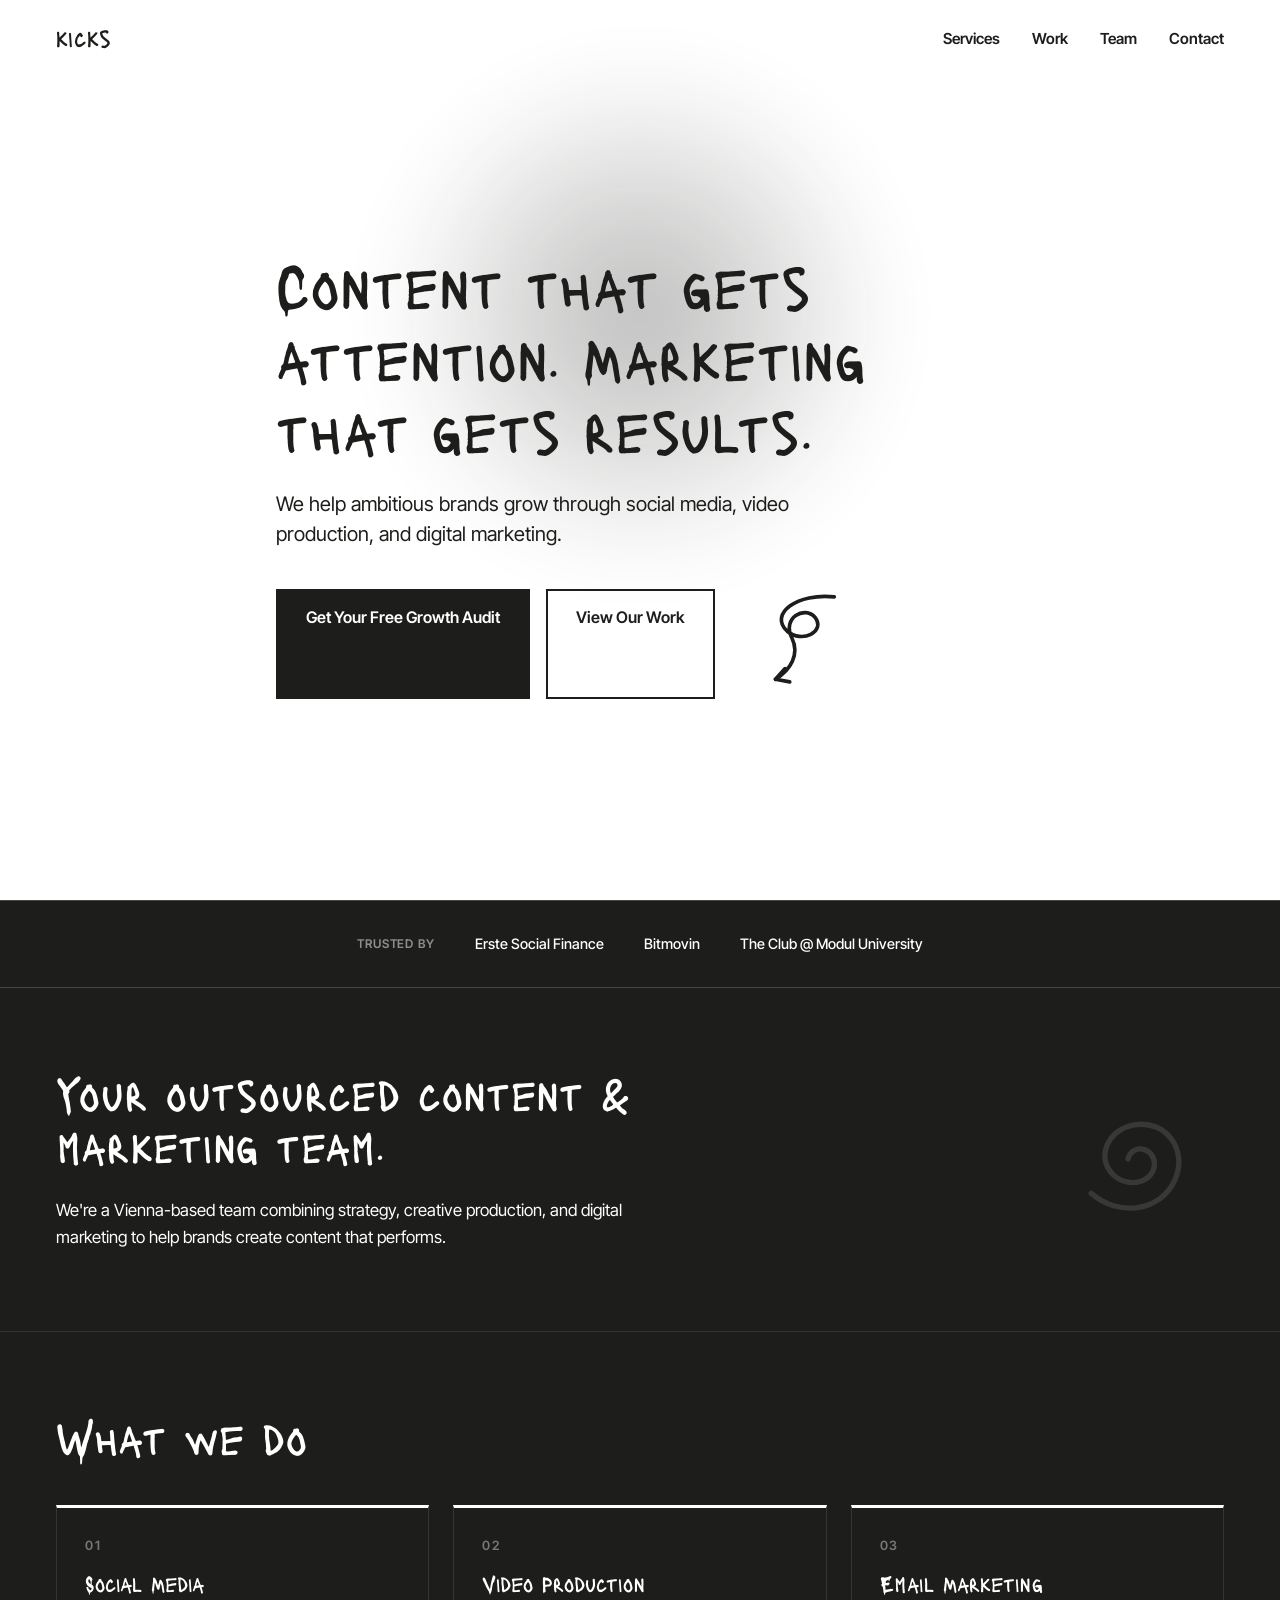
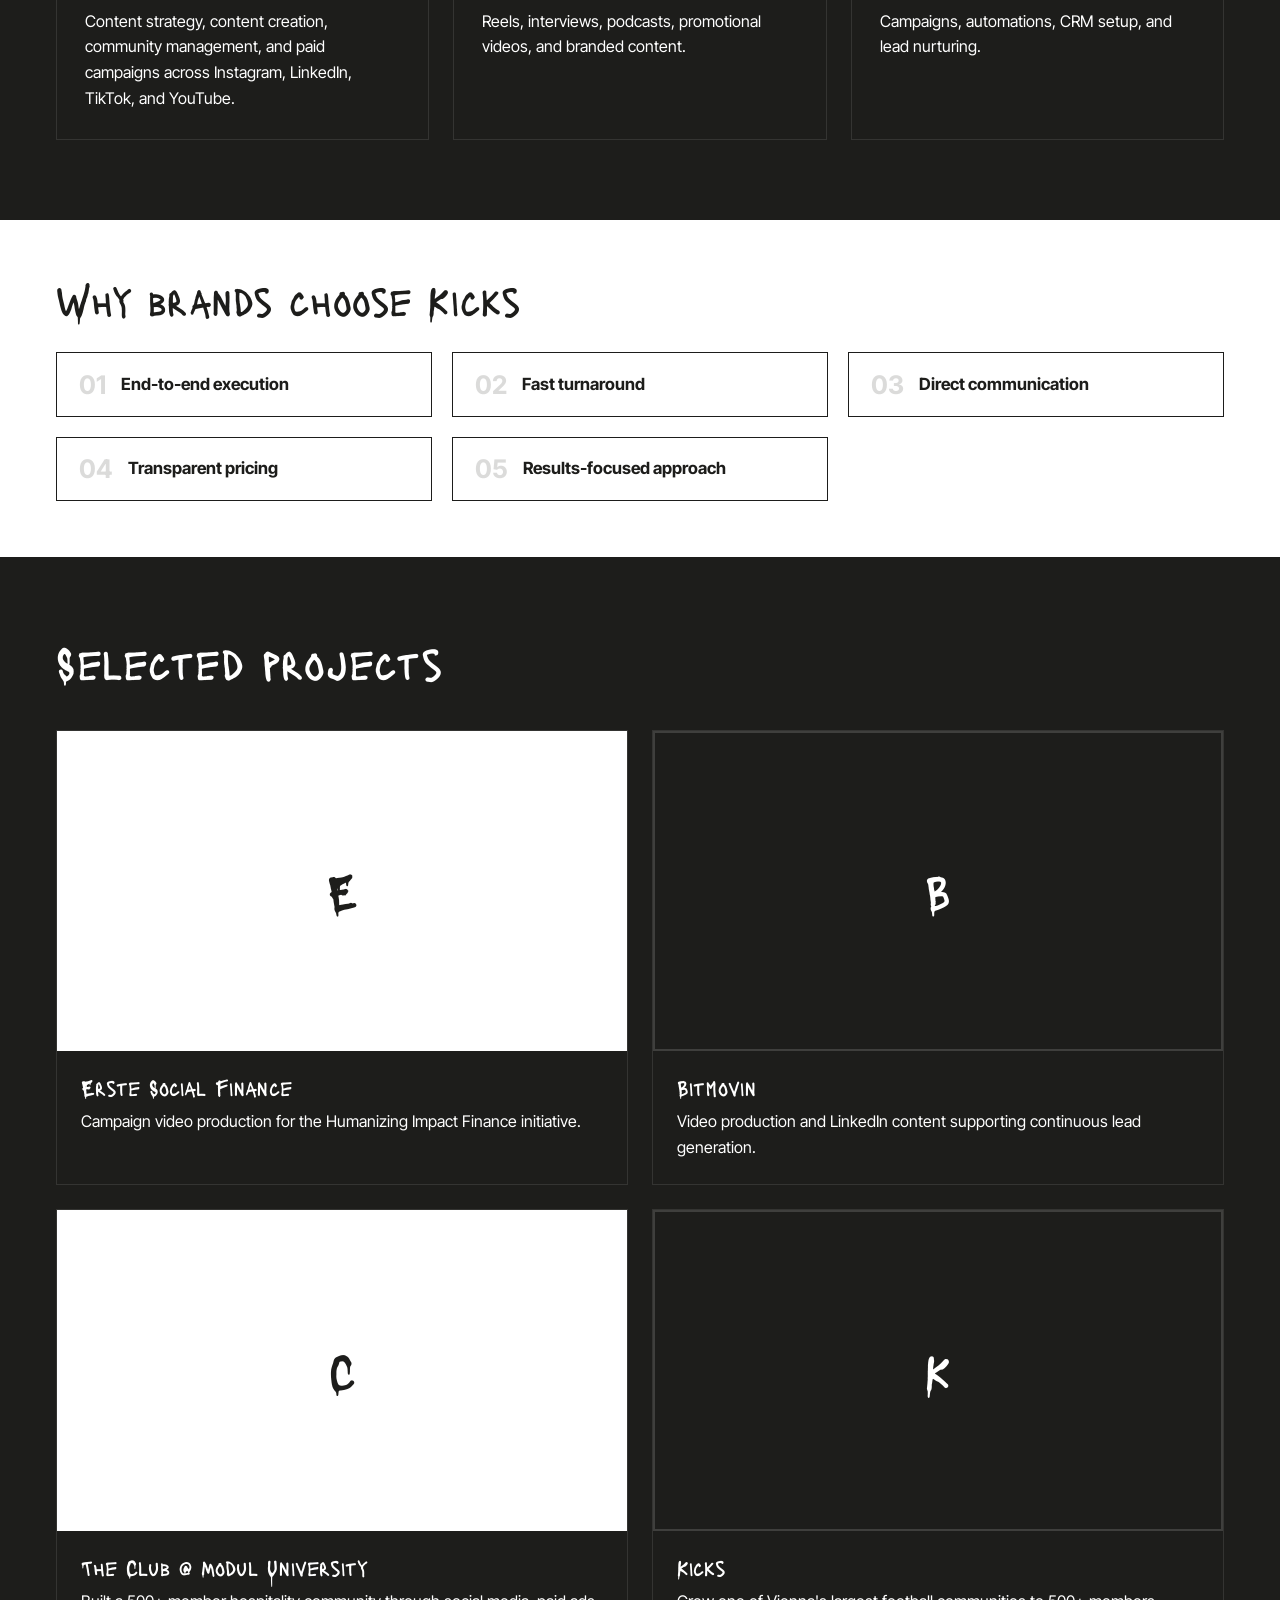
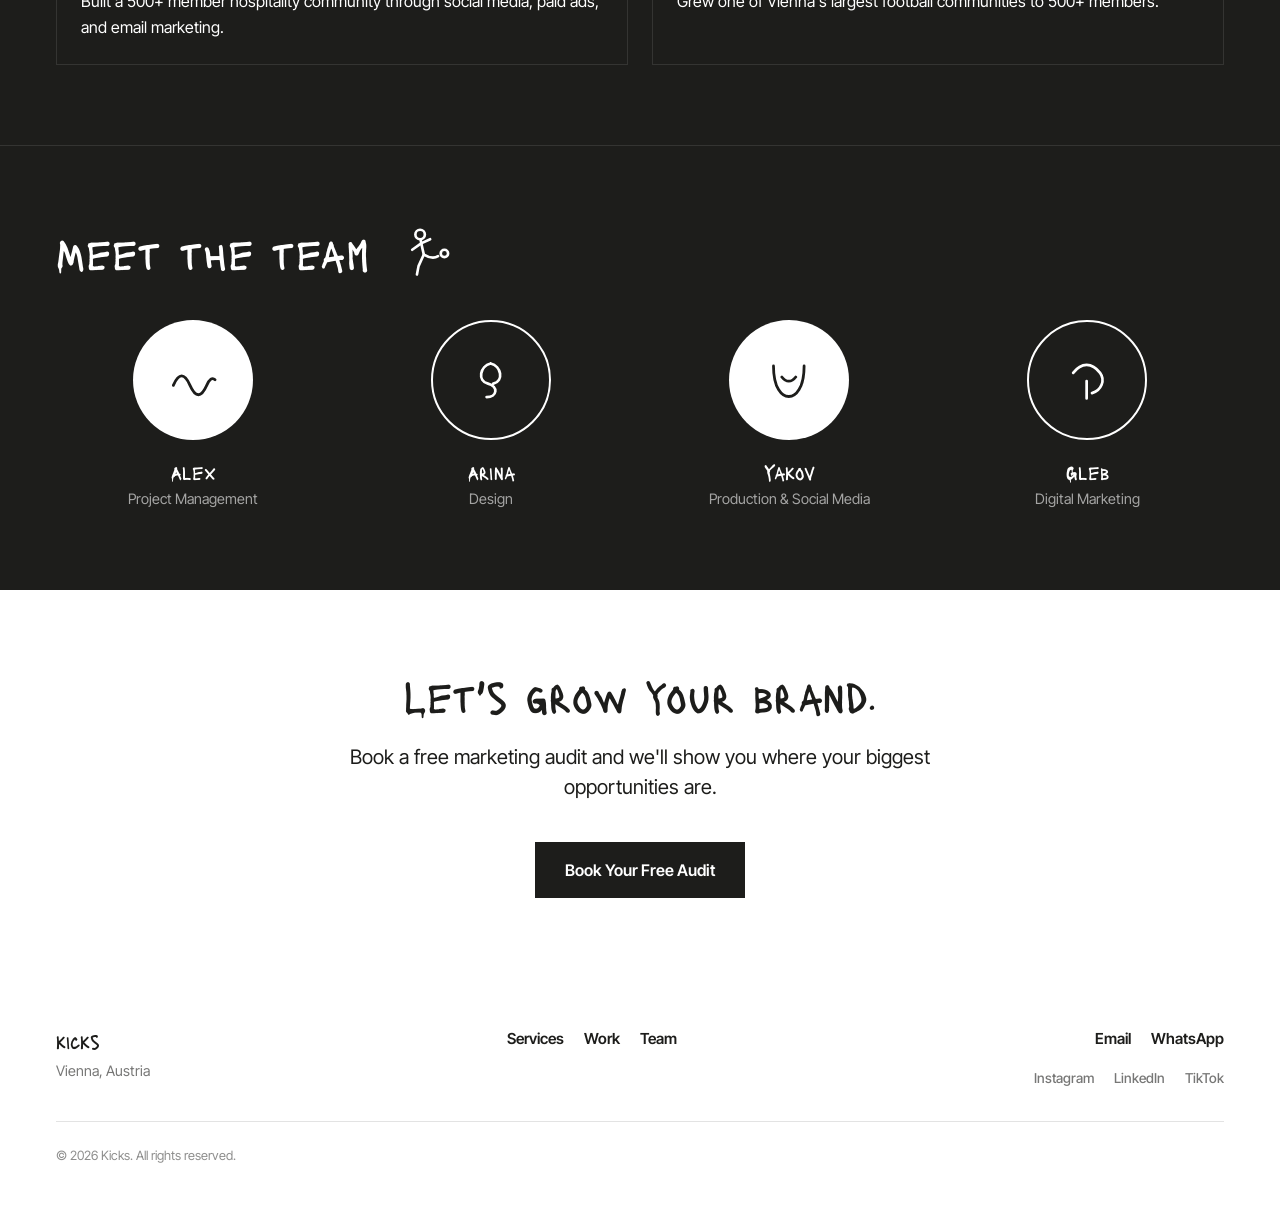
==== index.html @ 9033871d "Fix services numbering glyph; polish why-us grid, trust bar, hover states, team avatars, footer" ====
<!DOCTYPE html>
<html lang="en">
<head>
  <meta charset="UTF-8">
  <meta name="viewport" content="width=device-width, initial-scale=1.0">
  <title>Kicks — Vienna Production & Marketing Agency</title>
  <meta name="description" content="Kicks is a Vienna-based content and marketing production team.">

  <!-- Google Fonts: Lacquer (headings), Inter Tight (body) -->
  <link rel="preconnect" href="https://fonts.googleapis.com">
  <link rel="preconnect" href="https://fonts.gstatic.com" crossorigin>
  <link href="https://fonts.googleapis.com/css2?family=Lacquer&family=Inter+Tight:wght@400;500;600;700&display=swap" rel="stylesheet">

  <link rel="stylesheet" href="style.css?v=6">
</head>
<body>

  <div id="void-blob" aria-hidden="true"></div>

  <!-- HEADER / NAV: logo, primary nav links, mobile nav toggle, CTA button -->
  <header id="header" class="site-header">
    <div class="container site-header-inner">
      <a href="#hero" class="logo">kicks</a>

      <nav class="nav-links" aria-label="Primary">
        <ul class="flex gap-lg">
          <li><a href="#services">Services</a></li>
          <li><a href="#work">Work</a></li>
          <li><a href="#team">Team</a></li>
          <li><a href="#cta">Contact</a></li>
        </ul>
      </nav>

      <button class="nav-toggle" type="button" aria-label="Toggle navigation" aria-expanded="false" aria-controls="mobile-nav">
        <span></span>
        <span></span>
        <span></span>
      </button>
    </div>

    <nav id="mobile-nav" class="mobile-nav" aria-label="Mobile">
      <ul>
        <li><a href="#services">Services</a></li>
        <li><a href="#work">Work</a></li>
        <li><a href="#team">Team</a></li>
        <li><a href="#cta">Contact</a></li>
      </ul>
    </nav>
  </header>

  <!-- HERO: main headline, subheadline, primary CTA, hero visual/video -->
  <section id="hero" class="hero">
    <div class="container hero-inner">
      <h1 class="hero-headline">Content that gets attention. Marketing that gets results.</h1>
      <p class="hero-subheadline">We help ambitious brands grow through social media, video production, and digital marketing.</p>
      <div class="hero-actions flex flex-wrap gap-md">
        <a href="#cta" class="btn btn-primary">Get Your Free Growth Audit</a>
        <a href="#work" class="btn btn-secondary">View Our Work</a>
        <!-- Hand-drawn swirl arrow pointing at the primary CTA (brandbook arrow motif) -->
        <svg class="accent accent-hero-arrow" viewBox="0 0 120 120" aria-hidden="true" xmlns="http://www.w3.org/2000/svg">
          <path d="M102 14 C64 4 28 22 46 44 C60 60 88 50 78 33 C69 19 42 28 50 52 C56 71 44 86 26 94" stroke="currentColor" stroke-width="4" fill="none" stroke-linecap="round" stroke-linejoin="round"/>
          <path d="M26 94 L38 84 M26 94 L41 99" stroke="currentColor" stroke-width="4" fill="none" stroke-linecap="round" stroke-linejoin="round"/>
        </svg>
      </div>
    </div>
  </section>

  <!-- TRUST BAR: logos of clients/brands worked with -->
  <section id="trust-bar" class="trust-bar">
    <div class="container trust-bar-inner">
      <span class="trust-label">Trusted by</span>
      <ul class="trust-names">
        <li>Erste Social Finance</li>
        <li>Bitmovin</li>
        <li>The Club @ Modul University</li>
      </ul>
    </div>
  </section>

  <!-- ABOUT: who Kicks is, Vienna-based team story, mission -->
  <section id="about" class="about">
    <div class="container">
      <h2 class="about-headline">Your outsourced content &amp; marketing team.</h2>
      <p class="about-body">We're a Vienna-based team combining strategy, creative production, and digital marketing to help brands create content that performs.</p>
      <!-- Hand-drawn swirl texture accent (low opacity, decorative) -->
      <svg class="accent accent-about-swirl" viewBox="0 0 120 120" aria-hidden="true" xmlns="http://www.w3.org/2000/svg">
        <path d="M60 60 C60 48 76 46 80 58 C84 72 66 82 52 74 C36 65 40 42 58 34 C80 24 102 42 98 66 C94 92 64 104 40 92" stroke="currentColor" stroke-width="4" fill="none" stroke-linecap="round" stroke-linejoin="round"/>
      </svg>
    </div>
  </section>

  <!-- SERVICES: list/grid of services offered (video, content, marketing, etc.) -->
  <section id="services" class="services">
    <div class="container">
      <h2 class="services-headline">What we do</h2>
      <div class="services-grid">
        <div class="service-card">
          <span class="service-number">01</span>
          <h3 class="service-name">Social Media</h3>
          <p class="service-description">Content strategy, content creation, community management, and paid campaigns across Instagram, LinkedIn, TikTok, and YouTube.</p>
        </div>
        <div class="service-card">
          <span class="service-number">02</span>
          <h3 class="service-name">Video Production</h3>
          <p class="service-description">Reels, interviews, podcasts, promotional videos, and branded content.</p>
        </div>
        <div class="service-card">
          <span class="service-number">03</span>
          <h3 class="service-name">Email Marketing</h3>
          <p class="service-description">Campaigns, automations, CRM setup, and lead nurturing.</p>
        </div>
      </div>
    </div>
  </section>

  <!-- WHY US: differentiators, USPs, stats or highlights -->
  <section id="why-us" class="why-us">
    <div class="container">
      <h2 class="why-us-headline">Why brands choose Kicks</h2>
      <ul class="why-us-grid">
        <li class="why-us-item">
          <span class="why-us-index">01</span>
          <span class="why-us-label">End-to-end execution</span>
        </li>
        <li class="why-us-item">
          <span class="why-us-index">02</span>
          <span class="why-us-label">Fast turnaround</span>
        </li>
        <li class="why-us-item">
          <span class="why-us-index">03</span>
          <span class="why-us-label">Direct communication</span>
        </li>
        <li class="why-us-item">
          <span class="why-us-index">04</span>
          <span class="why-us-label">Transparent pricing</span>
        </li>
        <li class="why-us-item">
          <span class="why-us-index">05</span>
          <span class="why-us-label">Results-focused approach</span>
        </li>
      </ul>
    </div>
  </section>

  <!-- WORK: portfolio/case studies grid -->
  <section id="work" class="work">
    <div class="container">
      <h2 class="work-headline">Selected projects</h2>
      <div class="work-grid">
        <article class="work-card">
          <div class="work-media">
            <!-- TODO: replace with Erste Social Finance reel thumbnail/video -->
            <span class="work-media-label">E</span>
          </div>
          <h3 class="work-client">Erste Social Finance</h3>
          <p class="work-description">Campaign video production for the Humanizing Impact Finance initiative.</p>
        </article>

        <article class="work-card">
          <div class="work-media">
            <!-- TODO: replace with Bitmovin thumbnail/video -->
            <span class="work-media-label">B</span>
          </div>
          <h3 class="work-client">Bitmovin</h3>
          <p class="work-description">Video production and LinkedIn content supporting continuous lead generation.</p>
        </article>

        <article class="work-card">
          <div class="work-media">
            <!-- TODO: replace with The Club @ Modul University thumbnail/video -->
            <span class="work-media-label">C</span>
          </div>
          <h3 class="work-client">The Club @ Modul University</h3>
          <p class="work-description">Built a 500+ member hospitality community through social media, paid ads, and email marketing.</p>
        </article>

        <article class="work-card">
          <div class="work-media">
            <!-- TODO: replace with Kicks football community thumbnail/video -->
            <span class="work-media-label">K</span>
          </div>
          <h3 class="work-client">Kicks</h3>
          <p class="work-description">Grew one of Vienna's largest football communities to 500+ members.</p>
        </article>
      </div>
    </div>
  </section>

  <!-- TEAM: team member cards/photos -->
  <section id="team" class="team">
    <div class="container">
      <h2 class="team-headline">Meet the team
        <!-- Hand-drawn stick figure kicking a ball (brandbook figure motif) -->
        <svg class="accent accent-team-figure" viewBox="0 0 100 100" aria-hidden="true" xmlns="http://www.w3.org/2000/svg">
          <circle cx="40" cy="16" r="9" stroke="currentColor" stroke-width="5" fill="none"/>
          <path d="M41 26 C43 38 45 45 47 54" stroke="currentColor" stroke-width="5" fill="none" stroke-linecap="round"/>
          <path d="M42 33 L25 45 M42 33 L59 25" stroke="currentColor" stroke-width="5" fill="none" stroke-linecap="round" stroke-linejoin="round"/>
          <path d="M47 54 L37 76 L34 92 M47 54 C57 60 66 62 74 57" stroke="currentColor" stroke-width="5" fill="none" stroke-linecap="round" stroke-linejoin="round"/>
          <circle cx="86" cy="52" r="7" stroke="currentColor" stroke-width="5" fill="none"/>
        </svg>
      </h2>
      <div class="team-grid">
        <div class="team-member">
          <div class="team-avatar">
            <!-- TODO: replace with Alex headshot -->
            <svg class="avatar-doodle" viewBox="0 0 100 100" aria-hidden="true" xmlns="http://www.w3.org/2000/svg">
              <path d="M22 58 C30 40 38 40 46 58 C54 76 62 76 70 58 C74 49 78 46 82 50" stroke="currentColor" stroke-width="4" fill="none" stroke-linecap="round" stroke-linejoin="round"/>
            </svg>
          </div>
          <h3 class="team-name">Alex</h3>
          <p class="team-role">Project Management</p>
        </div>
        <div class="team-member">
          <div class="team-avatar team-avatar-alt">
            <!-- TODO: replace with Arina headshot -->
            <svg class="avatar-doodle" viewBox="0 0 100 100" aria-hidden="true" xmlns="http://www.w3.org/2000/svg">
              <path d="M50 26 C34 30 30 52 46 56 C62 60 60 76 44 76 M50 26 C66 30 70 52 54 56" stroke="currentColor" stroke-width="4" fill="none" stroke-linecap="round" stroke-linejoin="round"/>
            </svg>
          </div>
          <h3 class="team-name">Arina</h3>
          <p class="team-role">Design</p>
        </div>
        <div class="team-member">
          <div class="team-avatar">
            <!-- TODO: replace with Yakov headshot -->
            <svg class="avatar-doodle" viewBox="0 0 100 100" aria-hidden="true" xmlns="http://www.w3.org/2000/svg">
              <path d="M28 30 C28 62 40 74 50 74 C60 74 72 62 72 30 M40 46 C46 54 54 54 60 46" stroke="currentColor" stroke-width="4" fill="none" stroke-linecap="round" stroke-linejoin="round"/>
            </svg>
          </div>
          <h3 class="team-name">Yakov</h3>
          <p class="team-role">Production &amp; Social Media</p>
        </div>
        <div class="team-member">
          <div class="team-avatar team-avatar-alt">
            <!-- TODO: replace with Gleb headshot -->
            <svg class="avatar-doodle" viewBox="0 0 100 100" aria-hidden="true" xmlns="http://www.w3.org/2000/svg">
              <path d="M30 40 C42 24 58 24 70 40 C78 51 72 66 58 70 M50 52 L50 78" stroke="currentColor" stroke-width="4" fill="none" stroke-linecap="round" stroke-linejoin="round"/>
            </svg>
          </div>
          <h3 class="team-name">Gleb</h3>
          <p class="team-role">Digital Marketing</p>
        </div>
      </div>
    </div>
  </section>

  <!-- CTA: final call-to-action before footer, contact prompt -->
  <section id="cta" class="cta">
    <div class="container cta-inner">
      <h2 class="cta-headline">Let's grow your brand.</h2>
      <p class="cta-body">Book a free marketing audit and we'll show you where your biggest opportunities are.</p>
      <a href="mailto:hello@kicks-vie.com?subject=Free%20Growth%20Audit%20Request" class="btn btn-primary">Book Your Free Audit</a>
    </div>
  </section>

  <!-- FOOTER: contact info, social links, legal links, copyright -->
  <footer id="footer" class="site-footer">
    <div class="container site-footer-inner">
      <div class="footer-brand">
        <span class="footer-logo">kicks</span>
        <p class="footer-location">Vienna, Austria</p>
      </div>

      <nav class="footer-nav" aria-label="Footer">
        <ul>
          <li><a href="#services">Services</a></li>
          <li><a href="#work">Work</a></li>
          <li><a href="#team">Team</a></li>
        </ul>
      </nav>

      <div class="footer-contact">
        <ul class="footer-links">
          <li><a href="mailto:hello@kicks-vie.com">Email</a></li>
          <li><a href="https://wa.me/4367762319053" target="_blank" rel="noopener">WhatsApp</a></li>
        </ul>
        <!-- TODO: replace "#" with real Instagram / LinkedIn / TikTok profile URLs for the Kicks agency account -->
        <ul class="footer-social">
          <li><a href="#" target="_blank" rel="noopener">Instagram</a></li>
          <li><a href="#" target="_blank" rel="noopener">LinkedIn</a></li>
          <li><a href="#" target="_blank" rel="noopener">TikTok</a></li>
        </ul>
      </div>

      <p class="footer-copyright">© 2026 Kicks. All rights reserved.</p>
    </div>
  </footer>

  <script src="script.js?v=2"></script>
</body>
</html>
---- style.css ----
/* ==========================================================================
   Kicks — Brand Variables, Fonts, Reset, Layout Utilities
   Section styling is added later, section by section.
   ========================================================================== */

/* --- Brand system -------------------------------------------------------- */
:root {
  --color-white: #FFFFFF;
  --color-green: #6BA81F;
  --color-dark-green: #003D10;
  --color-ink: #1D1D1B;

  --font-heading: "Lacquer", cursive;
  --font-body: "Inter Tight", sans-serif;

  --container-max-width: 1200px;
  --container-padding: 1rem;
  --gap-sm: 0.5rem;
  --gap-md: 1rem;
  --gap-lg: 2rem;

  --header-height: 5.5rem;
}

/* ==========================================================================
   Void blob — scroll-driven background effect
   ========================================================================== */
#void-blob {
  position: fixed;
  top: 50%;
  left: 50%;
  width: 55vw;
  height: 55vw;
  max-width: 700px;
  max-height: 700px;
  background: radial-gradient(circle, var(--color-ink) 0%, transparent 65%);
  border-radius: 50%;
  filter: blur(50px);
  opacity: 0.3;
  z-index: 0;
  pointer-events: none;
  transform: translate(-50%, -50%) scale(0.8);
  will-change: transform, border-radius;
}

/* Raise section content above the blob (blob sits between section
   backgrounds and content). Header manages its own z-index. */
section .container,
footer .container {
  position: relative;
  z-index: 1;
}

/* ==========================================================================
   Hand-drawn accents (brandbook line-art motifs, inline SVG)
   ========================================================================== */
.accent {
  pointer-events: none;
  flex-shrink: 0;
}

.accent-hero-arrow {
  display: none;
  width: 110px;
  height: 110px;
  color: var(--color-ink);
  align-self: center;
  margin-left: 1rem;
  transform: rotate(-8deg);
}

.accent-about-swirl {
  display: none;
  position: absolute;
  right: 2rem;
  top: 50%;
  width: 160px;
  height: 160px;
  color: var(--color-white);
  opacity: 0.12;
  transform: translateY(-50%) rotate(15deg);
}

.accent-team-figure {
  display: inline-block;
  width: auto;
  height: 1.2em;
  vertical-align: -0.2em;
  margin-left: 0.6rem;
  color: var(--color-white);
}

@media (min-width: 768px) {
  .accent-hero-arrow,
  .accent-about-swirl {
    display: block;
  }
}

/* --- Reset (mobile-first) ------------------------------------------------ */
*,
*::before,
*::after {
  box-sizing: border-box;
}

html,
body,
h1, h2, h3, h4, h5, h6,
p, ul, ol, figure, blockquote {
  margin: 0;
  padding: 0;
}

html {
  -webkit-text-size-adjust: 100%;
  text-size-adjust: 100%;
}

body {
  font-family: var(--font-body);
  color: var(--color-white);
  background-color: var(--color-ink);
  line-height: 1.5;
  min-height: 100vh;
}

h1, h2, h3, h4, h5, h6 {
  font-family: var(--font-heading);
  font-weight: normal;
  line-height: 1.2;
}

ul, ol {
  list-style: none;
}

a {
  color: inherit;
  text-decoration: none;
}

section[id],
footer[id] {
  scroll-margin-top: var(--header-height);
}

img, picture, video, canvas, svg {
  display: block;
  max-width: 100%;
  height: auto;
}

button, input, textarea, select {
  font: inherit;
  color: inherit;
}

button {
  cursor: pointer;
  background: none;
  border: none;
}

/* --- Layout utilities ----------------------------------------------------- */
.container {
  width: 100%;
  max-width: var(--container-max-width);
  margin-inline: auto;
  padding-inline: var(--container-padding);
}

.flex {
  display: flex;
}

.flex-col {
  display: flex;
  flex-direction: column;
}

.flex-center {
  display: flex;
  align-items: center;
  justify-content: center;
}

.flex-between {
  display: flex;
  align-items: center;
  justify-content: space-between;
}

.flex-wrap {
  flex-wrap: wrap;
}

.gap-sm { gap: var(--gap-sm); }
.gap-md { gap: var(--gap-md); }
.gap-lg { gap: var(--gap-lg); }

.grid {
  display: grid;
  gap: var(--gap-md);
}

.grid-2 {
  grid-template-columns: repeat(1, 1fr);
}

.grid-3 {
  grid-template-columns: repeat(1, 1fr);
}

.grid-4 {
  grid-template-columns: repeat(1, 1fr);
}

@media (min-width: 640px) {
  .grid-2 { grid-template-columns: repeat(2, 1fr); }
  .grid-3 { grid-template-columns: repeat(2, 1fr); }
  .grid-4 { grid-template-columns: repeat(2, 1fr); }
}

@media (min-width: 1024px) {
  .grid-3 { grid-template-columns: repeat(3, 1fr); }
  .grid-4 { grid-template-columns: repeat(4, 1fr); }
}

/* ==========================================================================
   Buttons
   ========================================================================== */
.btn {
  display: inline-block;
  padding: 0.875rem 1.75rem;
  font-family: var(--font-body);
  font-weight: 600;
  font-size: 1rem;
  text-align: center;
  border: 2px solid transparent;
  transition: background-color 0.18s ease, border-color 0.18s ease, color 0.18s ease;
}

.btn-primary {
  background-color: var(--color-ink);
  border-color: var(--color-ink);
  color: var(--color-white);
}

.btn-primary:hover {
  background-color: var(--color-white);
  border-color: var(--color-ink);
  color: var(--color-ink);
}

.btn-secondary {
  background-color: transparent;
  border-color: var(--color-ink);
  color: var(--color-ink);
}

.btn-secondary:hover {
  background-color: var(--color-ink);
  color: var(--color-white);
}

/* ==========================================================================
   Header / Nav
   ========================================================================== */
.site-header {
  position: fixed;
  top: 0;
  left: 0;
  width: 100%;
  z-index: 100;
  background-color: transparent;
  transition: background-color 0.25s ease;
}

.site-header-inner {
  display: flex;
  align-items: center;
  justify-content: space-between;
  padding-block: 1.25rem;
}

.site-header .logo {
  font-family: var(--font-heading);
  font-size: 1.5rem;
  color: var(--color-ink);
  transition: color 0.25s ease;
}

.site-header .nav-links {
  display: none;
}

.site-header .nav-links a {
  position: relative;
  font-family: var(--font-body);
  font-weight: 600;
  font-size: 0.95rem;
  color: var(--color-ink);
  transition: color 0.25s ease;
}

.site-header .nav-links a::after {
  content: "";
  position: absolute;
  left: 0;
  bottom: -4px;
  width: 0;
  height: 2px;
  background-color: currentColor;
  transition: width 0.2s ease;
}

.site-header .nav-links a:hover::after {
  width: 100%;
}

.site-header.scrolled {
  background-color: var(--color-ink);
  border-bottom: 1px solid rgba(255, 255, 255, 0.1);
}

.site-header.scrolled .logo,
.site-header.scrolled .nav-links a {
  color: var(--color-white);
}

.nav-toggle {
  display: flex;
  flex-direction: column;
  justify-content: center;
  align-items: center;
  gap: 5px;
  width: 48px;
  height: 48px;
  margin-right: -0.75rem;
  color: var(--color-ink);
  transition: color 0.25s ease;
}

.site-header.scrolled .nav-toggle {
  color: var(--color-white);
}

.nav-toggle span {
  display: block;
  width: 24px;
  height: 2px;
  background-color: currentColor;
  transition: transform 0.25s ease, opacity 0.25s ease;
}

.nav-toggle.open span:nth-child(1) {
  transform: translateY(7px) rotate(45deg);
}

.nav-toggle.open span:nth-child(2) {
  opacity: 0;
}

.nav-toggle.open span:nth-child(3) {
  transform: translateY(-7px) rotate(-45deg);
}

.mobile-nav {
  position: fixed;
  inset: 0;
  top: 0;
  background-color: var(--color-white);
  display: flex;
  align-items: center;
  justify-content: center;
  opacity: 0;
  visibility: hidden;
  transform: translateY(-8px);
  transition: opacity 0.25s ease, transform 0.25s ease, visibility 0.25s ease;
}

.mobile-nav.open {
  opacity: 1;
  visibility: visible;
  transform: translateY(0);
}

.mobile-nav ul {
  display: flex;
  flex-direction: column;
  align-items: center;
  gap: 2rem;
}

.mobile-nav a {
  font-family: var(--font-heading);
  font-size: 1.75rem;
  color: var(--color-ink);
}

@media (min-width: 768px) {
  .site-header .nav-links {
    display: block;
  }

  .nav-toggle,
  .mobile-nav {
    display: none;
  }
}

/* ==========================================================================
   Hero
   ========================================================================== */
.hero {
  min-height: 100svh;
  display: flex;
  align-items: center;
  background-color: var(--color-white);
  color: var(--color-ink);
  padding-block: calc(var(--header-height) + 1.5rem) 4rem;
}

.hero-inner {
  max-width: 760px;
}

.hero-headline {
  font-size: 2.25rem;
  margin-bottom: 1.5rem;
}

.hero-subheadline {
  font-family: var(--font-body);
  font-size: 1.125rem;
  max-width: 520px;
  margin-bottom: 2.5rem;
  color: var(--color-ink);
}

@media (min-width: 768px) {
  .hero-headline {
    font-size: 3.75rem;
  }

  .hero-subheadline {
    font-size: 1.25rem;
  }
}

/* ==========================================================================
   Trust bar
   ========================================================================== */
.trust-bar {
  background-color: var(--color-ink);
  border-top: 1px solid rgba(255, 255, 255, 0.18);
  border-bottom: 1px solid rgba(255, 255, 255, 0.18);
  padding-block: 2rem;
}

.trust-bar-inner {
  display: flex;
  flex-direction: column;
  align-items: center;
  gap: 1rem;
  text-align: center;
}

.trust-label {
  font-family: var(--font-body);
  font-size: 0.75rem;
  font-weight: 600;
  text-transform: uppercase;
  letter-spacing: 0.08em;
  color: rgba(255, 255, 255, 0.5);
}

.trust-names {
  display: flex;
  flex-direction: column;
  align-items: center;
  gap: 0.5rem;
  font-family: var(--font-body);
  font-size: 0.9rem;
  font-weight: 500;
  color: var(--color-white);
}

@media (min-width: 768px) {
  .trust-bar-inner {
    flex-direction: row;
    justify-content: center;
    gap: 2.5rem;
  }

  .trust-names {
    flex-direction: row;
    gap: 2.5rem;
  }
}

/* ==========================================================================
   About
   ========================================================================== */
.about {
  background-color: var(--color-ink);
  padding-block: 5rem;
}

.about-headline {
  font-size: 2rem;
  max-width: 600px;
  margin-bottom: 1.5rem;
  color: var(--color-white);
}

.about-body {
  font-family: var(--font-body);
  font-size: 1.05rem;
  line-height: 1.6;
  max-width: 620px;
  color: var(--color-white);
}

@media (min-width: 768px) {
  .about-headline {
    font-size: 2.75rem;
  }
}

/* ==========================================================================
   Services
   ========================================================================== */
.services {
  background-color: var(--color-ink);
  border-top: 1px solid rgba(255, 255, 255, 0.1);
  padding-block: 5rem;
}

.services-headline {
  font-size: 2rem;
  margin-bottom: 2.5rem;
  color: var(--color-white);
}

.services-grid {
  display: grid;
  grid-template-columns: 1fr;
  gap: 1.5rem;
}

.service-card {
  padding: 1.75rem;
  border: 1px solid rgba(255, 255, 255, 0.1);
  border-top: 3px solid var(--color-white);
  transition: border-color 0.2s ease, background-color 0.2s ease;
}

@media (hover: hover) {
  .service-card:hover {
    border-color: var(--color-white);
    background-color: rgba(255, 255, 255, 0.05);
  }
}

.service-number {
  display: block;
  font-family: var(--font-body);
  font-size: 0.8rem;
  font-weight: 600;
  letter-spacing: 0.12em;
  color: rgba(255, 255, 255, 0.4);
  margin-bottom: 1rem;
}

.service-name {
  font-size: 1.35rem;
  margin-bottom: 0.75rem;
  color: var(--color-white);
}

.service-description {
  font-family: var(--font-body);
  font-size: 1rem;
  line-height: 1.6;
  color: var(--color-white);
}

@media (min-width: 768px) {
  .services-headline {
    font-size: 2.75rem;
  }

  .services-grid {
    grid-template-columns: repeat(3, 1fr);
  }
}

/* ==========================================================================
   Why Us
   ========================================================================== */
.why-us {
  background-color: var(--color-white);
  color: var(--color-ink);
  padding-block: 3.5rem;
}

.why-us-headline {
  font-size: 1.85rem;
  margin-bottom: 1.75rem;
  color: var(--color-ink);
}

.why-us-grid {
  display: grid;
  grid-template-columns: 1fr;
  gap: 1rem;
}

.why-us-item {
  display: flex;
  align-items: center;
  gap: 0.9rem;
  padding: 1.15rem 1.4rem;
  border: 1px solid var(--color-ink);
}

.why-us-index {
  flex-shrink: 0;
  font-family: var(--font-body);
  font-weight: 700;
  font-size: 1.6rem;
  line-height: 1;
  color: rgba(29, 29, 27, 0.16);
}

.why-us-label {
  font-family: var(--font-body);
  font-weight: 700;
  font-size: 1.05rem;
  color: var(--color-ink);
}

@media (min-width: 640px) {
  .why-us-grid {
    grid-template-columns: repeat(2, 1fr);
  }
}

@media (min-width: 768px) {
  .why-us-headline {
    font-size: 2.5rem;
  }

  .why-us-grid {
    grid-template-columns: repeat(3, 1fr);
    gap: 1.25rem;
  }
}

/* ==========================================================================
   Work
   ========================================================================== */
.work {
  background-color: var(--color-ink);
  padding-block: 5rem;
}

.work-headline {
  font-size: 2rem;
  margin-bottom: 2.5rem;
  color: var(--color-white);
}

.work-grid {
  display: grid;
  grid-template-columns: 1fr;
  gap: 1.5rem;
}

.work-card {
  border: 1px solid rgba(255, 255, 255, 0.1);
  overflow: hidden;
}

.work-media {
  aspect-ratio: 16 / 9;
  display: flex;
  align-items: center;
  justify-content: center;
  background-color: var(--color-white);
  border: 2px solid transparent;
  transition: border-color 0.25s ease, transform 0.35s ease;
}

.work-card:nth-child(even) .work-media {
  background-color: var(--color-ink);
  border-color: rgba(255, 255, 255, 0.15);
}

.work-media-label {
  font-family: var(--font-heading);
  font-size: 3rem;
  color: var(--color-ink);
}

.work-card:nth-child(even) .work-media-label {
  color: var(--color-white);
}

.work-client {
  font-size: 1.35rem;
  margin: 1.5rem 1.5rem 0.5rem;
  color: var(--color-white);
}

.work-description {
  font-family: var(--font-body);
  font-size: 1rem;
  line-height: 1.6;
  margin: 0 1.5rem 1.5rem;
  color: var(--color-white);
}

@media (hover: hover) {
  .work-card:hover .work-media {
    transform: scale(1.04);
  }

  .work-card:nth-child(odd):hover .work-media {
    border-color: var(--color-ink);
  }

  .work-card:nth-child(even):hover .work-media {
    border-color: var(--color-white);
  }
}

@media (min-width: 768px) {
  .work-headline {
    font-size: 2.75rem;
  }

  .work-grid {
    grid-template-columns: repeat(2, 1fr);
  }
}

/* ==========================================================================
   Team
   ========================================================================== */
.team {
  background-color: var(--color-ink);
  border-top: 1px solid rgba(255, 255, 255, 0.1);
  padding-block: 5rem;
}

.team-headline {
  font-size: 2rem;
  margin-bottom: 2.5rem;
  color: var(--color-white);
}

.team-grid {
  display: grid;
  grid-template-columns: 1fr;
  gap: 2.5rem;
}

.team-member {
  text-align: center;
}

.team-avatar {
  display: flex;
  align-items: center;
  justify-content: center;
  width: 120px;
  height: 120px;
  margin: 0 auto 1.25rem;
  border-radius: 50%;
  background-color: var(--color-white);
  overflow: hidden;
}

.team-avatar-alt {
  background-color: var(--color-ink);
  border: 2px solid var(--color-white);
}

.avatar-doodle {
  width: 58%;
  height: 58%;
  color: var(--color-ink);
}

.team-avatar-alt .avatar-doodle {
  color: var(--color-white);
}

.team-name {
  font-size: 1.25rem;
  margin-bottom: 0.25rem;
  color: var(--color-white);
}

.team-role {
  font-family: var(--font-body);
  font-size: 0.9rem;
  color: rgba(255, 255, 255, 0.6);
}

@media (min-width: 768px) {
  .team-headline {
    font-size: 2.75rem;
  }

  .team-grid {
    grid-template-columns: repeat(4, 1fr);
    gap: 1.5rem;
  }
}

/* ==========================================================================
   CTA
   ========================================================================== */
.cta {
  background-color: var(--color-white);
  color: var(--color-ink);
  padding-block: 5rem;
  text-align: center;
}

.cta-inner {
  max-width: 640px;
  margin-inline: auto;
}

.cta-headline {
  font-size: 2rem;
  color: var(--color-ink);
  margin-bottom: 1.25rem;
}

.cta-body {
  font-family: var(--font-body);
  font-size: 1.1rem;
  color: var(--color-ink);
  margin-bottom: 2.5rem;
}

@media (min-width: 768px) {
  .cta-headline {
    font-size: 2.75rem;
  }

  .cta-body {
    font-size: 1.25rem;
  }
}

/* ==========================================================================
   Footer
   ========================================================================== */
.site-footer {
  background-color: var(--color-white);
  color: var(--color-ink);
  padding-block: 3rem;
}

.site-footer-inner {
  display: flex;
  flex-direction: column;
  align-items: center;
  text-align: center;
  gap: 1.75rem;
}

.footer-logo {
  font-family: var(--font-heading);
  font-size: 1.25rem;
  color: var(--color-ink);
}

.footer-location {
  font-family: var(--font-body);
  font-size: 0.9rem;
  color: rgba(29, 29, 27, 0.6);
  margin-top: 0.25rem;
}

.footer-nav ul,
.footer-links,
.footer-social {
  display: flex;
  flex-wrap: wrap;
  justify-content: center;
  gap: 1.25rem;
}

.footer-contact {
  display: flex;
  flex-direction: column;
  align-items: center;
  gap: 0.85rem;
}

.footer-nav a,
.footer-links a {
  font-family: var(--font-body);
  font-weight: 600;
  font-size: 0.95rem;
  color: var(--color-ink);
}

.footer-social a {
  font-family: var(--font-body);
  font-weight: 500;
  font-size: 0.85rem;
  color: rgba(29, 29, 27, 0.6);
  transition: color 0.18s ease;
}

.footer-nav a,
.footer-links a {
  position: relative;
}

.footer-nav a::after,
.footer-links a::after {
  content: "";
  position: absolute;
  left: 0;
  bottom: -3px;
  width: 0;
  height: 1px;
  background-color: currentColor;
  transition: width 0.2s ease;
}

.footer-nav a:hover::after,
.footer-links a:hover::after {
  width: 100%;
}

.footer-social a:hover {
  color: var(--color-ink);
}

.footer-copyright {
  font-family: var(--font-body);
  font-size: 0.8rem;
  color: rgba(29, 29, 27, 0.5);
}

@media (min-width: 768px) {
  .site-footer-inner {
    flex-direction: row;
    flex-wrap: wrap;
    align-items: flex-start;
    justify-content: space-between;
    text-align: left;
    row-gap: 2rem;
  }

  .footer-brand {
    text-align: left;
  }

  .footer-nav ul,
  .footer-links,
  .footer-social {
    justify-content: flex-start;
  }

  .footer-contact {
    align-items: flex-end;
  }

  .footer-copyright {
    order: 4;
    width: 100%;
    padding-top: 1.5rem;
    border-top: 1px solid rgba(29, 29, 27, 0.12);
  }
}
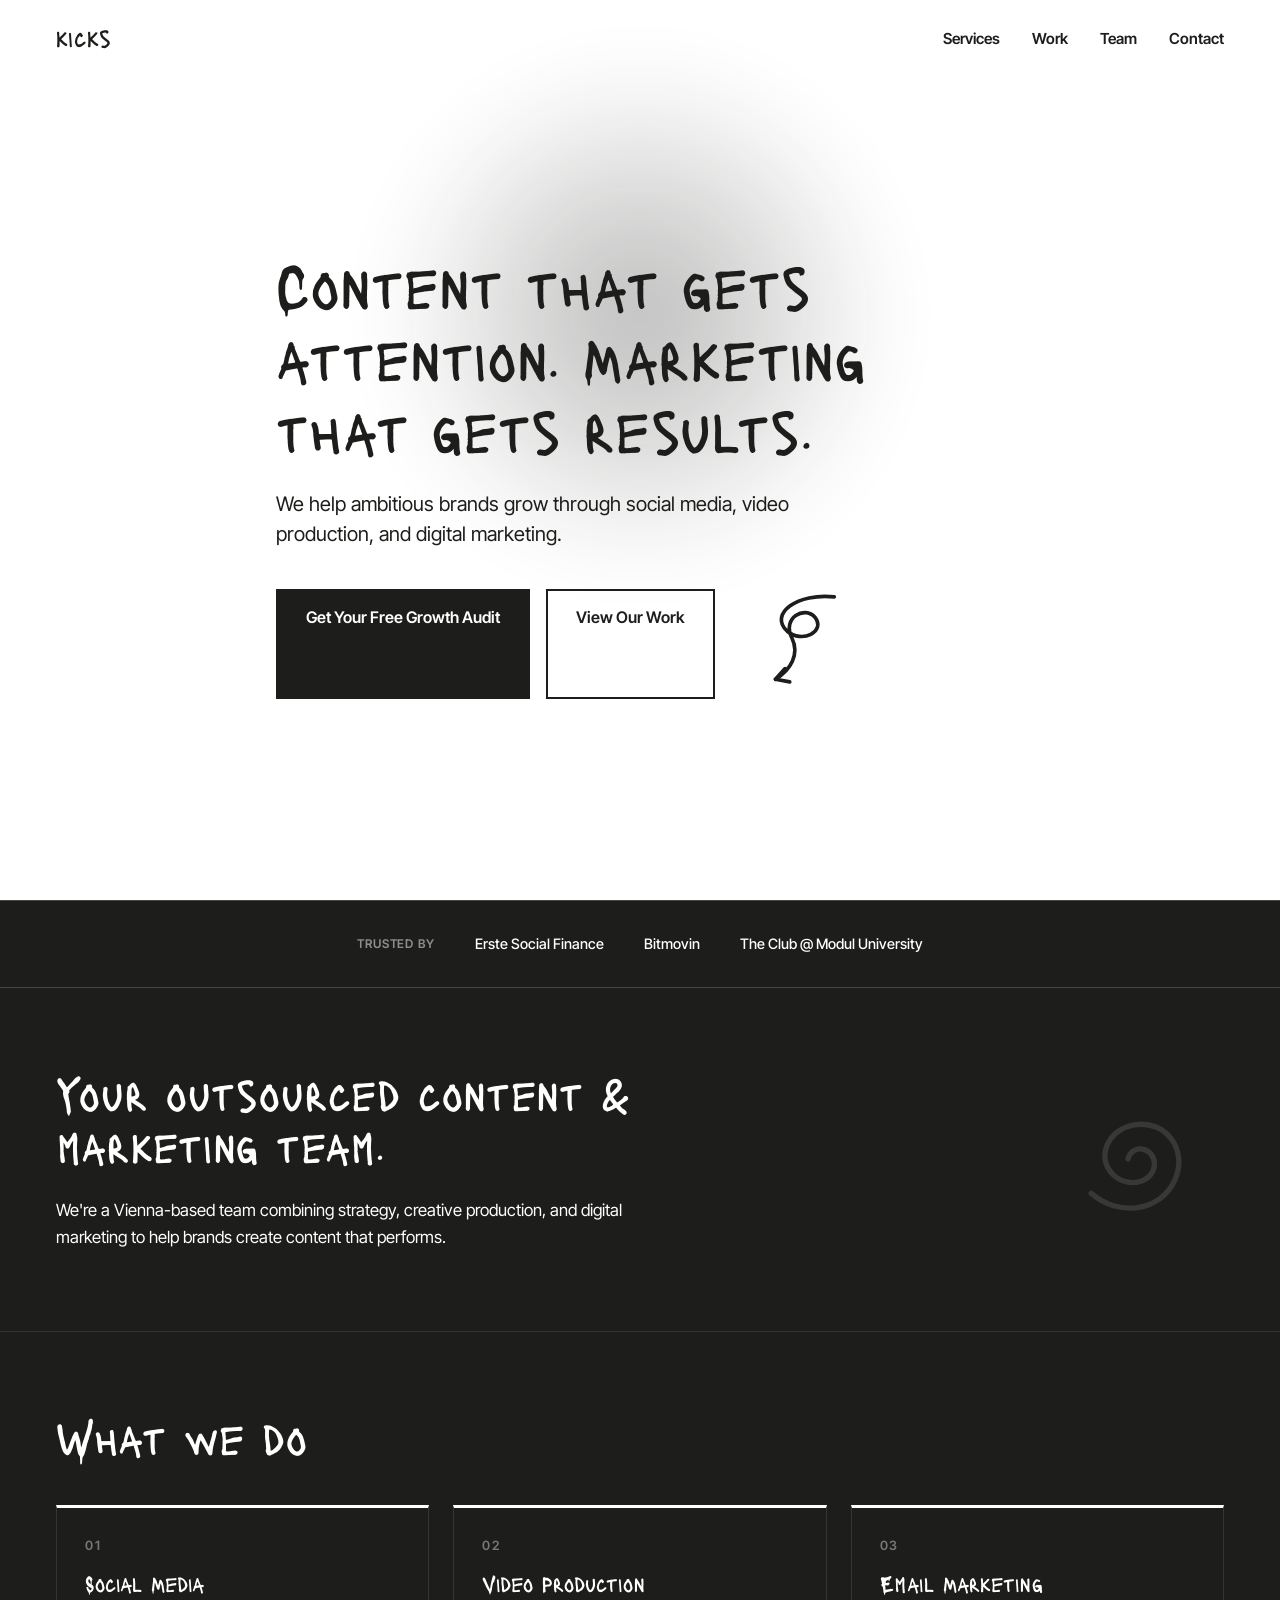
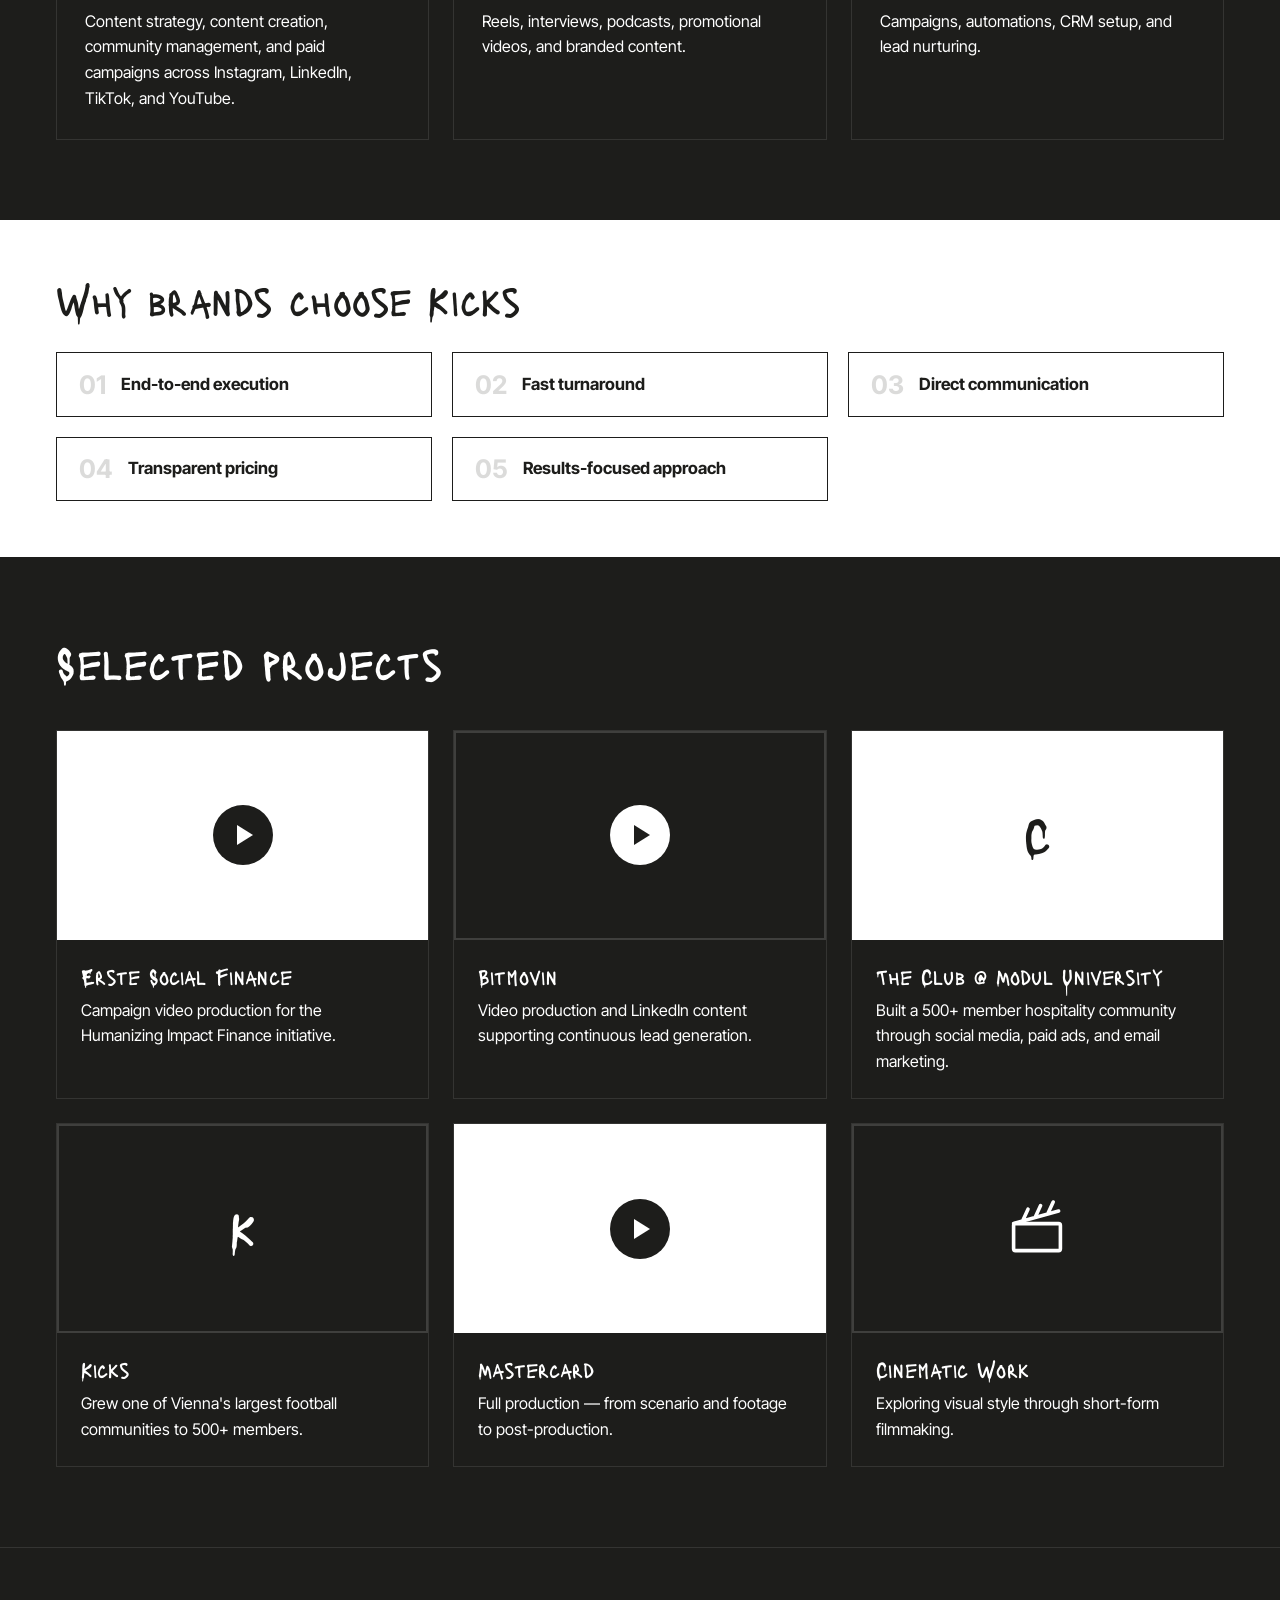
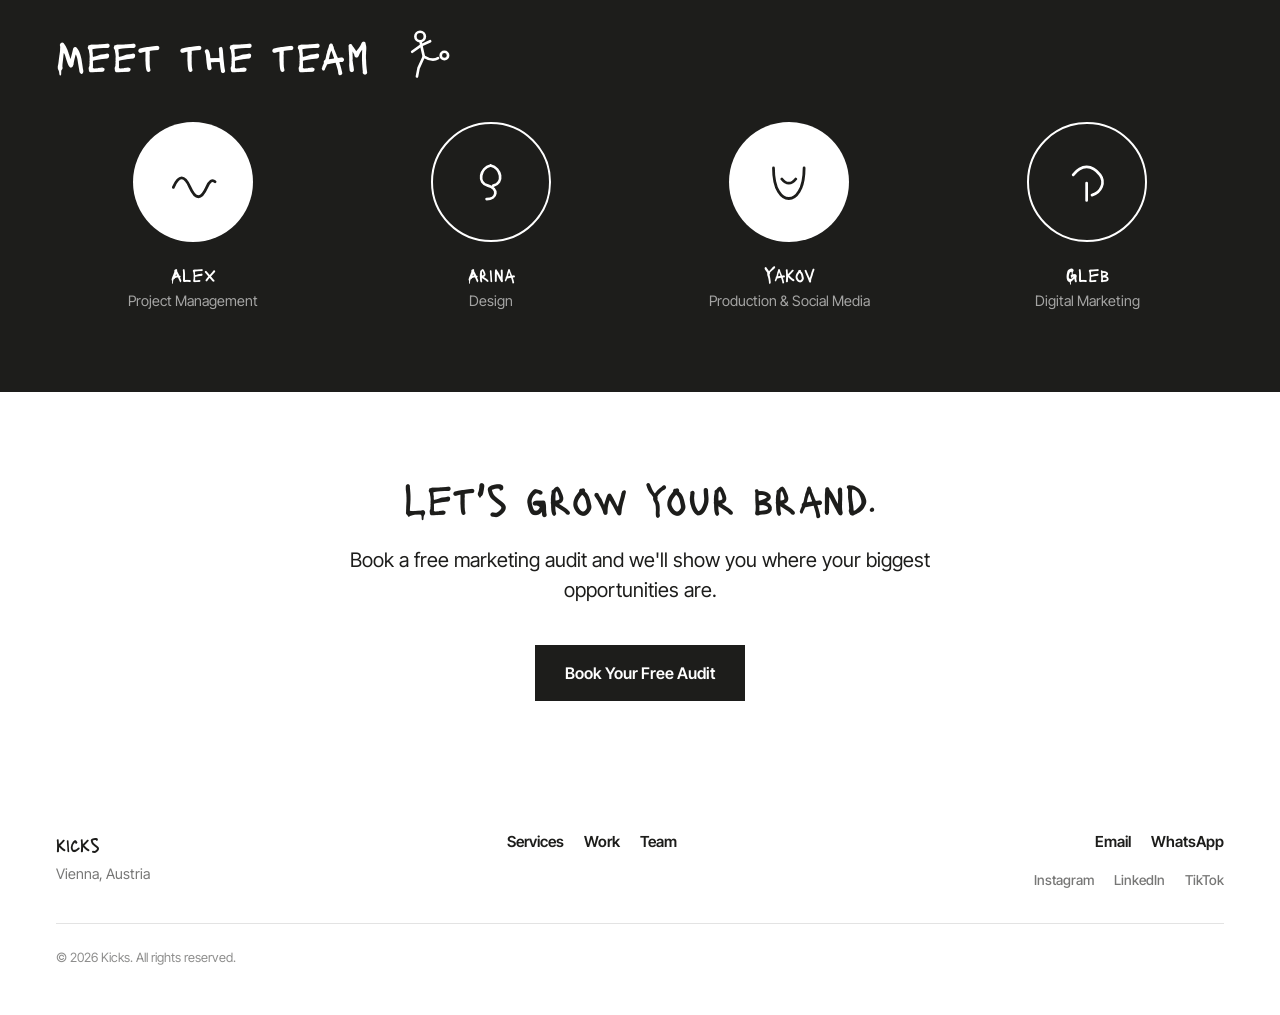
==== commit f767556b: "Add click-to-load Google Drive video facades; expand work grid to 6 cards (Mastercard, Cinematic)" ====
--- a/index.html
+++ b/index.html
@@ -11,7 +11,7 @@
   <link rel="preconnect" href="https://fonts.gstatic.com" crossorigin>
   <link href="https://fonts.googleapis.com/css2?family=Lacquer&family=Inter+Tight:wght@400;500;600;700&display=swap" rel="stylesheet">
 
-  <link rel="stylesheet" href="style.css?v=6">
+  <link rel="stylesheet" href="style.css?v=7">
 </head>
 <body>
 
@@ -148,18 +148,20 @@
       <h2 class="work-headline">Selected projects</h2>
       <div class="work-grid">
         <article class="work-card">
-          <div class="work-media">
-            <!-- TODO: replace with Erste Social Finance reel thumbnail/video -->
+          <div class="work-media" data-video-id="1QioYN3ogtGZ_f2kMqUXS6ZYj4Jar802e">
+            <!-- TODO: replace placeholder with real thumbnail frame from the Erste Social Finance video -->
             <span class="work-media-label">E</span>
+            <button class="work-play" type="button" aria-label="Play Erste Social Finance video"></button>
           </div>
           <h3 class="work-client">Erste Social Finance</h3>
           <p class="work-description">Campaign video production for the Humanizing Impact Finance initiative.</p>
         </article>
 
         <article class="work-card">
-          <div class="work-media">
-            <!-- TODO: replace with Bitmovin thumbnail/video -->
+          <div class="work-media" data-video-id="19VPjTex72fTitBTbrqcSmG7zHZF5AsAr">
+            <!-- TODO: replace placeholder with real thumbnail frame from the Bitmovin video -->
             <span class="work-media-label">B</span>
+            <button class="work-play" type="button" aria-label="Play Bitmovin video"></button>
           </div>
           <h3 class="work-client">Bitmovin</h3>
           <p class="work-description">Video production and LinkedIn content supporting continuous lead generation.</p>
@@ -167,7 +169,7 @@
 
         <article class="work-card">
           <div class="work-media">
-            <!-- TODO: replace with The Club @ Modul University thumbnail/video -->
+            <!-- TODO: assets pending — replace with The Club @ Modul University thumbnail/video -->
             <span class="work-media-label">C</span>
           </div>
           <h3 class="work-client">The Club @ Modul University</h3>
@@ -176,11 +178,33 @@
 
         <article class="work-card">
           <div class="work-media">
-            <!-- TODO: replace with Kicks football community thumbnail/video -->
+            <!-- TODO: replace placeholder with real poster image (poster-kicks-1.jpg), no video for this card -->
             <span class="work-media-label">K</span>
           </div>
           <h3 class="work-client">Kicks</h3>
           <p class="work-description">Grew one of Vienna's largest football communities to 500+ members.</p>
+        </article>
+
+        <article class="work-card">
+          <div class="work-media" data-video-id="1Hmr9TETGfVdzjdhewE_7jAkoPpFeeTtr">
+            <!-- TODO: replace placeholder with real thumbnail frame from the Mastercard video -->
+            <span class="work-media-label">M</span>
+            <button class="work-play" type="button" aria-label="Play Mastercard video"></button>
+          </div>
+          <h3 class="work-client">Mastercard</h3>
+          <p class="work-description">Full production — from scenario and footage to post-production.</p>
+        </article>
+
+        <article class="work-card">
+          <div class="work-media">
+            <!-- TODO: assets pending — showcase tile, no video yet. Hand-drawn clapperboard mark, not a client initial -->
+            <svg class="work-media-mark" viewBox="0 0 80 80" aria-hidden="true" xmlns="http://www.w3.org/2000/svg">
+              <rect x="14" y="34" width="52" height="30" rx="2" stroke="currentColor" stroke-width="4" fill="none" stroke-linejoin="round"/>
+              <path d="M14 34 L64 20 M24 31 L30 18 M38 27 L44 14 M52 23 L58 10" stroke="currentColor" stroke-width="4" fill="none" stroke-linecap="round"/>
+            </svg>
+          </div>
+          <h3 class="work-client">Cinematic Work</h3>
+          <p class="work-description">Exploring visual style through short-form filmmaking.</p>
         </article>
       </div>
     </div>
@@ -286,6 +310,6 @@
     </div>
   </footer>
 
-  <script src="script.js?v=2"></script>
+  <script src="script.js?v=3"></script>
 </body>
 </html>
--- a/style.css
+++ b/style.css
@@ -685,6 +685,7 @@
 }
 
 .work-media {
+  position: relative;
   aspect-ratio: 16 / 9;
   display: flex;
   align-items: center;
@@ -694,6 +695,60 @@
   transition: border-color 0.25s ease, transform 0.35s ease;
 }
 
+.work-media[data-video-id] {
+  cursor: pointer;
+}
+
+.work-media iframe {
+  position: absolute;
+  inset: 0;
+  width: 100%;
+  height: 100%;
+  border: 0;
+}
+
+/* Click-to-load facade: flat play button (circle + triangle, no shadow) */
+.work-play {
+  position: absolute;
+  left: 50%;
+  top: 50%;
+  transform: translate(-50%, -50%);
+  width: 60px;
+  height: 60px;
+  border-radius: 50%;
+  background-color: var(--color-ink);
+  display: flex;
+  align-items: center;
+  justify-content: center;
+  transition: transform 0.2s ease;
+}
+
+.work-play::after {
+  content: "";
+  margin-left: 5px;
+  border-style: solid;
+  border-width: 10px 0 10px 16px;
+  border-color: transparent transparent transparent var(--color-white);
+}
+
+.work-card:nth-child(even) .work-play {
+  background-color: var(--color-white);
+}
+
+.work-card:nth-child(even) .work-play::after {
+  border-left-color: var(--color-ink);
+}
+
+.work-media-mark {
+  width: 72px;
+  height: 72px;
+  color: var(--color-ink);
+}
+
+.work-card:nth-child(even) .work-media-mark {
+  color: var(--color-white);
+}
+
 .work-card:nth-child(even) .work-media {
   background-color: var(--color-ink);
   border-color: rgba(255, 255, 255, 0.15);
@@ -728,6 +783,11 @@
     transform: scale(1.04);
   }
 
+  /* Once the iframe is loaded, stop zooming the media block */
+  .work-card:hover .work-media.is-playing {
+    transform: none;
+  }
+
   .work-card:nth-child(odd):hover .work-media {
     border-color: var(--color-ink);
   }
@@ -744,6 +804,12 @@
 
   .work-grid {
     grid-template-columns: repeat(2, 1fr);
+  }
+}
+
+@media (min-width: 1024px) {
+  .work-grid {
+    grid-template-columns: repeat(3, 1fr);
   }
 }
 
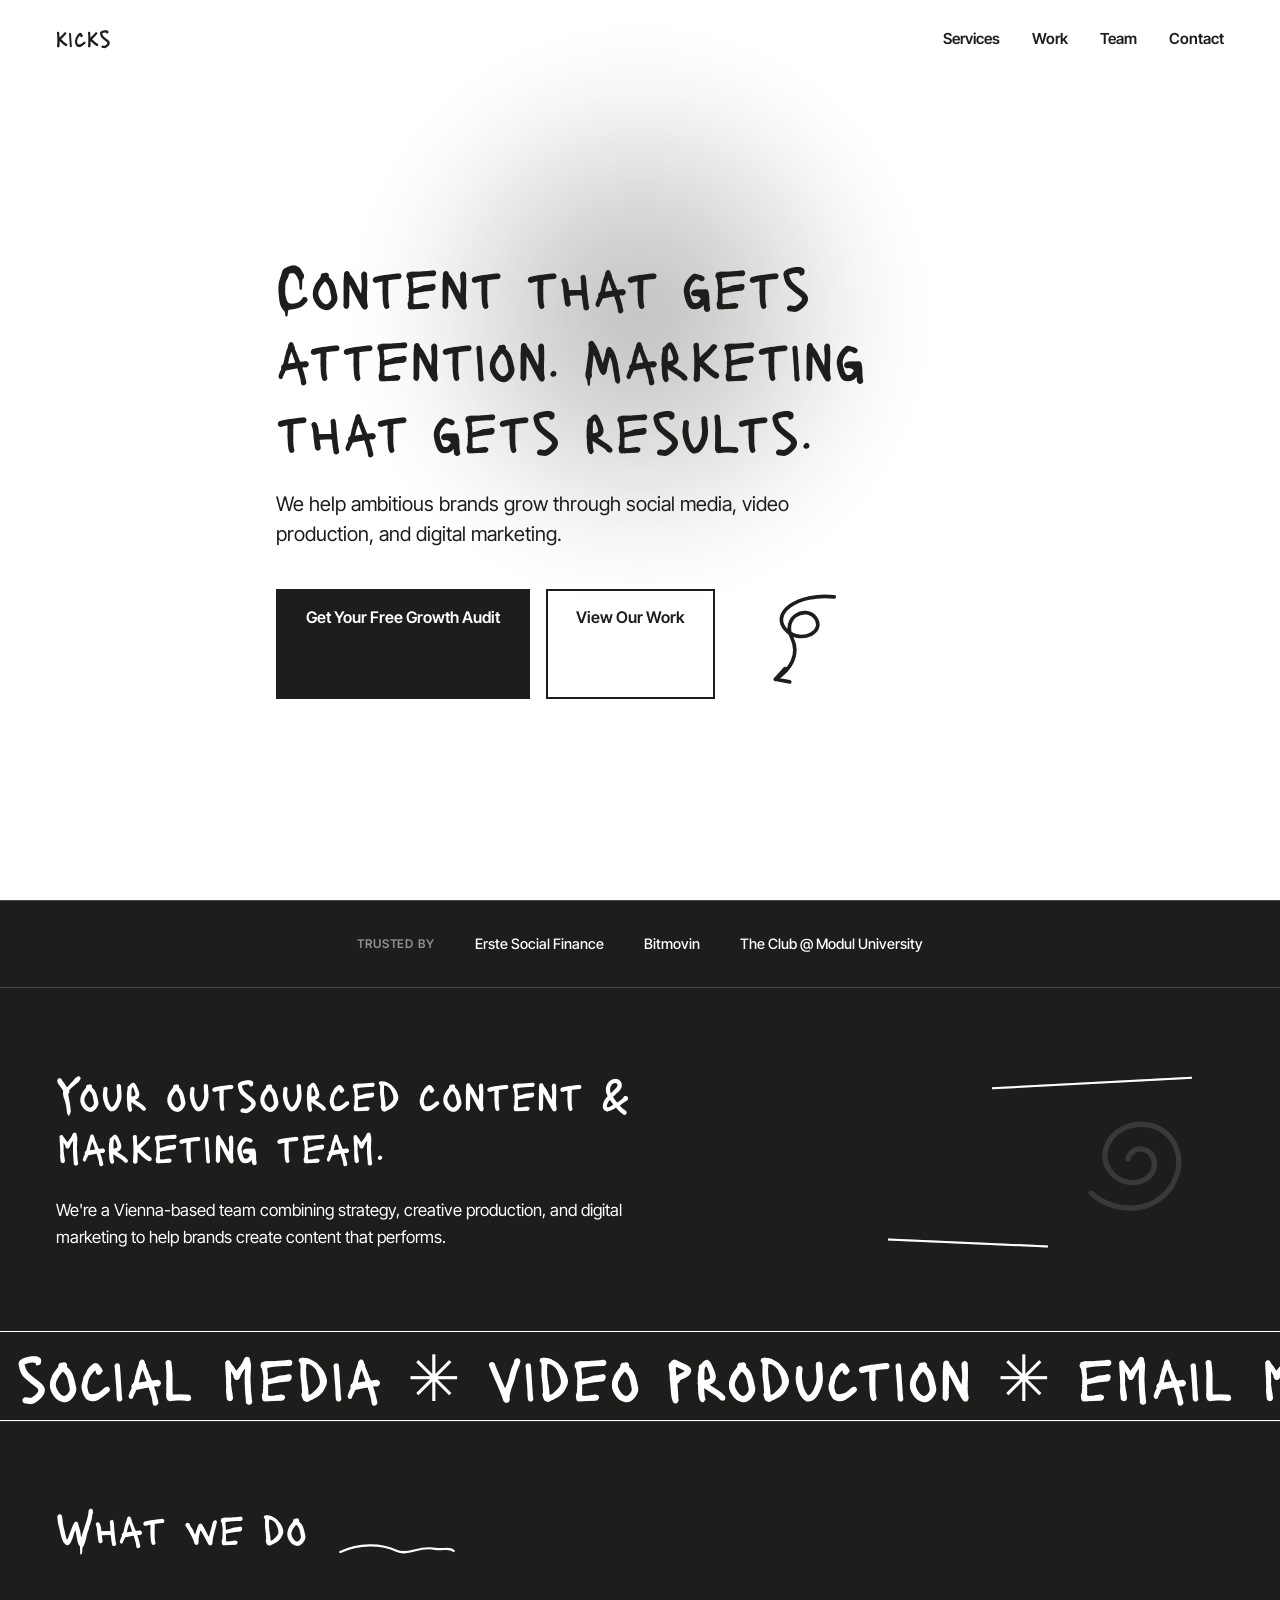
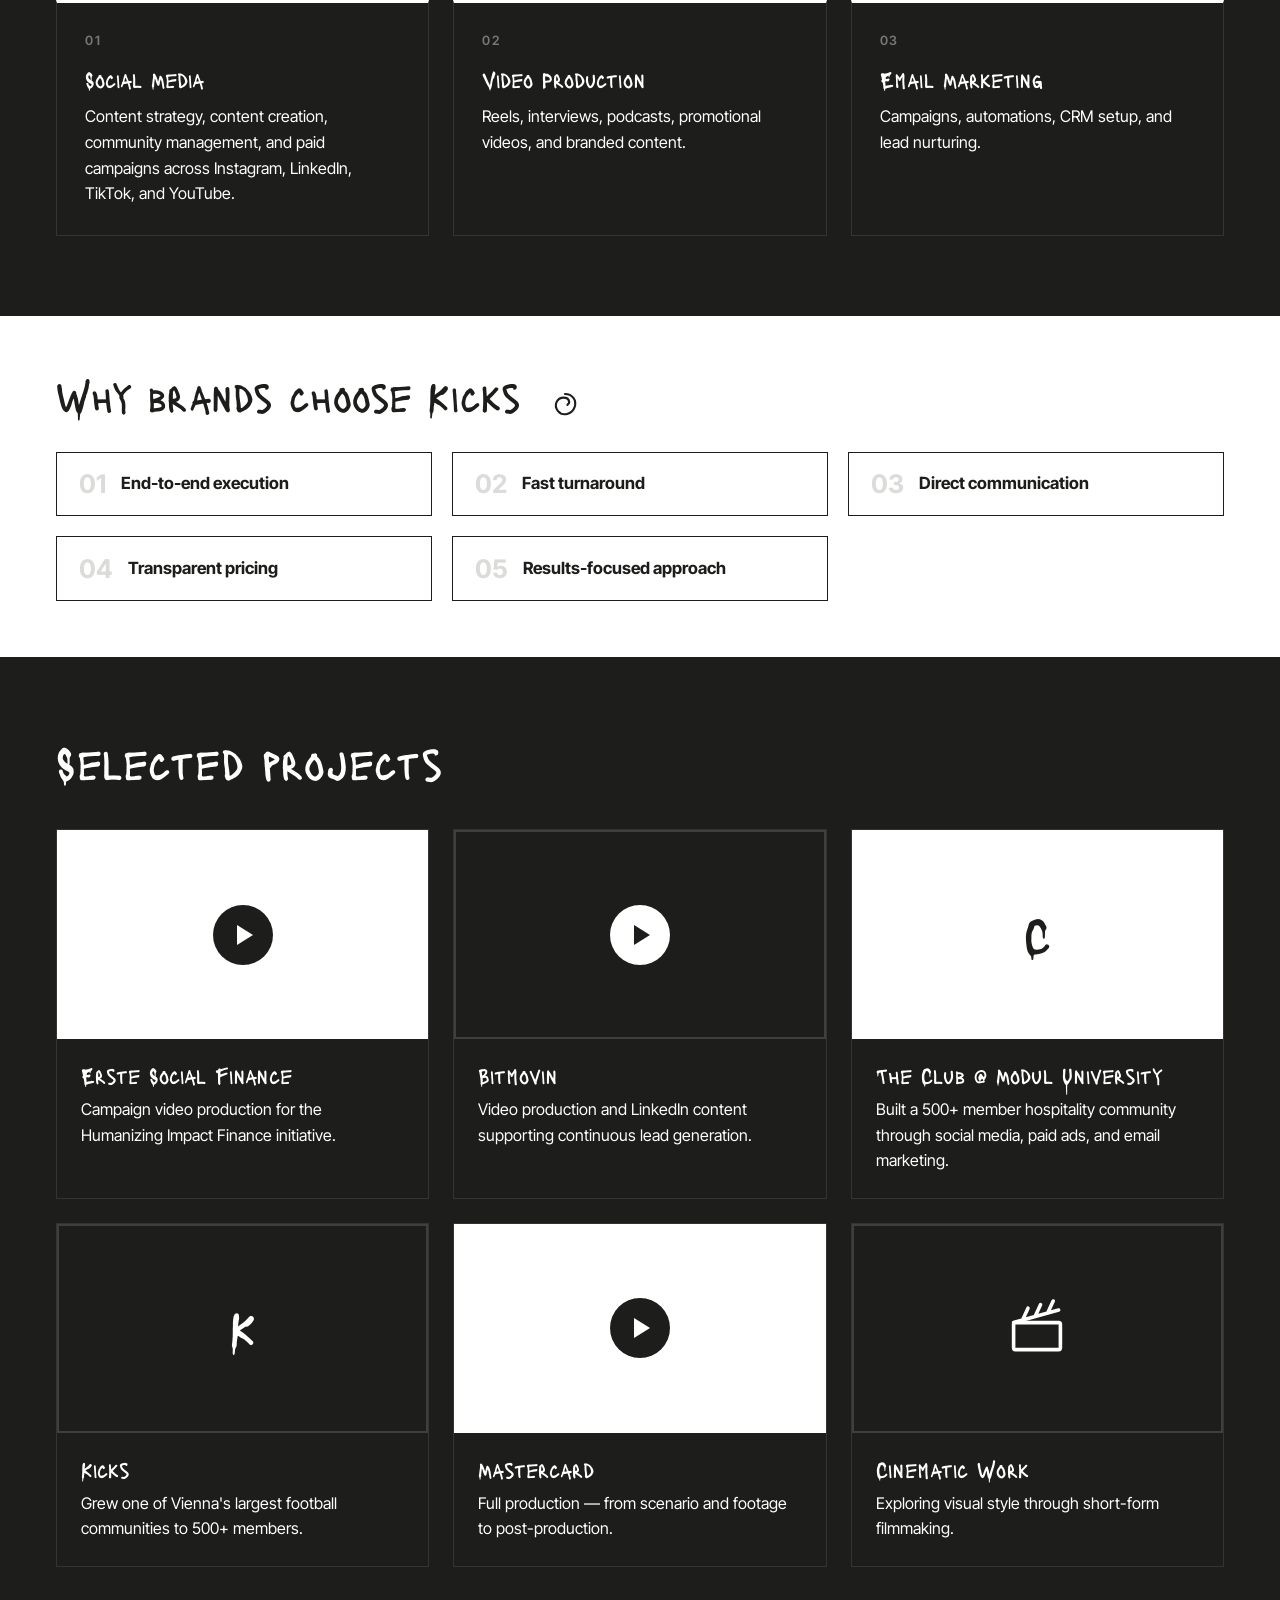
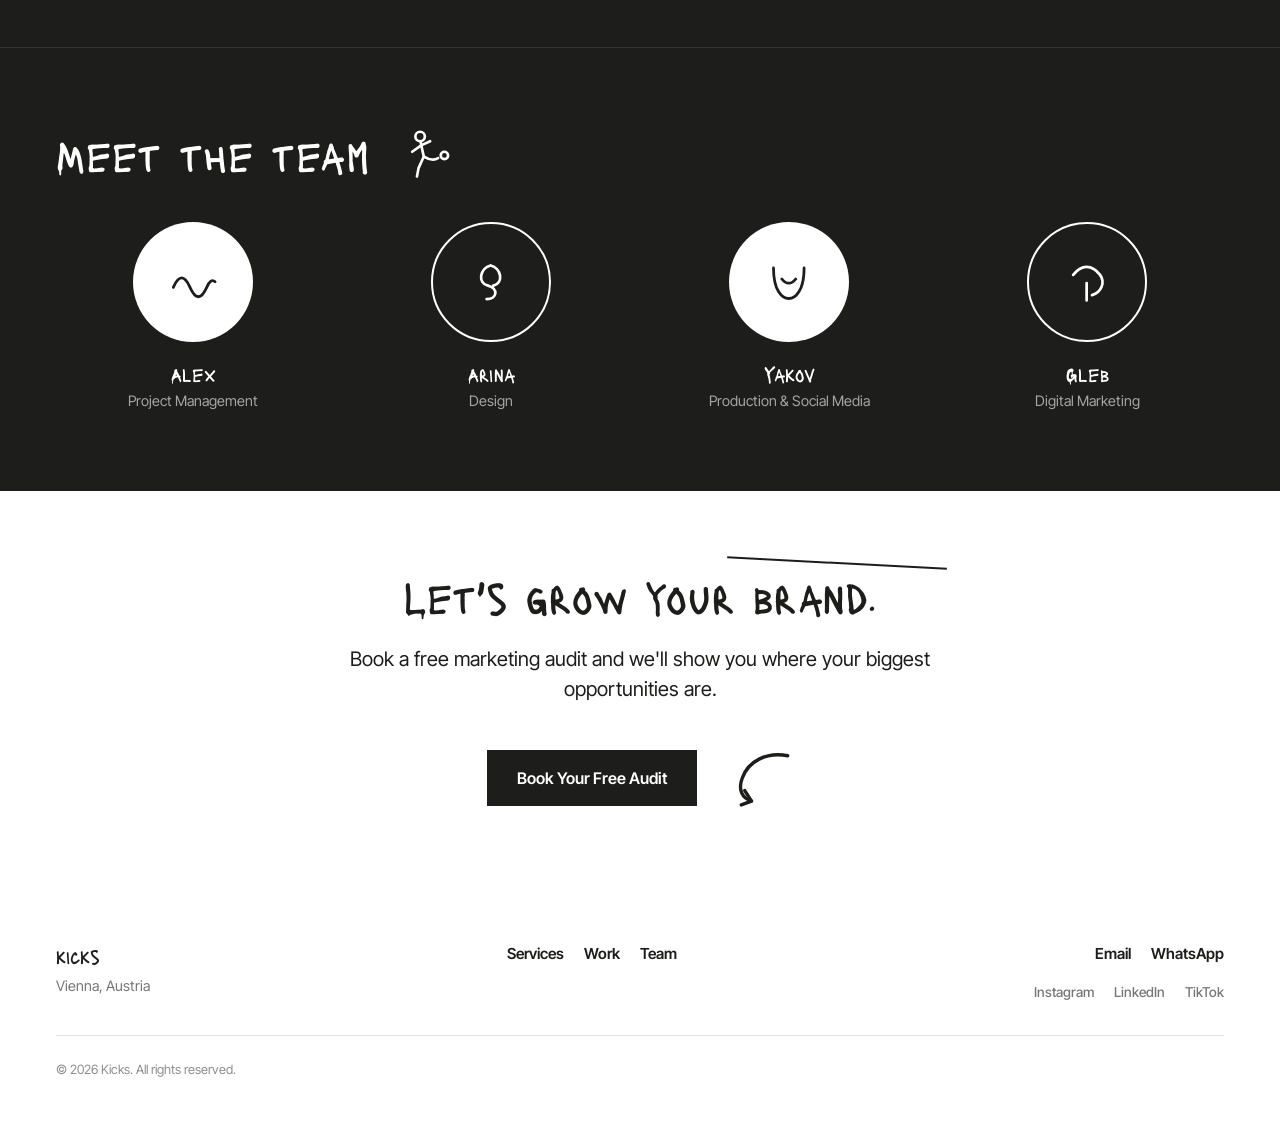
==== commit 08631f2f: "Add scroll-driven motion system: GSAP/ScrollTrigger/Lenis, reveals, self-drawing doodles, marquee, p" ====
--- a/index.html
+++ b/index.html
@@ -11,7 +11,12 @@
   <link rel="preconnect" href="https://fonts.gstatic.com" crossorigin>
   <link href="https://fonts.googleapis.com/css2?family=Lacquer&family=Inter+Tight:wght@400;500;600;700&display=swap" rel="stylesheet">
 
-  <link rel="stylesheet" href="style.css?v=7">
+  <link rel="stylesheet" href="style.css?v=8">
+
+  <!-- Motion system: GSAP + ScrollTrigger + Lenis smooth scroll (all deferred, execute in document order) -->
+  <script defer src="https://cdnjs.cloudflare.com/ajax/libs/gsap/3.15.0/gsap.min.js"></script>
+  <script defer src="https://cdnjs.cloudflare.com/ajax/libs/gsap/3.15.0/ScrollTrigger.min.js"></script>
+  <script defer src="https://unpkg.com/lenis@1.3.25/dist/lenis.min.js"></script>
 </head>
 <body>
 
@@ -66,45 +71,78 @@
   </section>
 
   <!-- TRUST BAR: logos of clients/brands worked with -->
-  <section id="trust-bar" class="trust-bar">
+  <section id="trust-bar" class="trust-bar" data-reveal>
     <div class="container trust-bar-inner">
-      <span class="trust-label">Trusted by</span>
+      <span class="trust-label" data-reveal-heading>Trusted by</span>
       <ul class="trust-names">
-        <li>Erste Social Finance</li>
-        <li>Bitmovin</li>
-        <li>The Club @ Modul University</li>
+        <li class="trust-name-item" data-reveal-item>
+          Erste Social Finance
+          <!-- TODO: swap placeholder preview for real Erste Social Finance work frame -->
+          <span class="trust-preview"><img src="/assets/images/poster-kicts-1.jpg" alt="" loading="lazy"></span>
+        </li>
+        <li class="trust-name-item" data-reveal-item>
+          Bitmovin
+          <!-- TODO: swap placeholder preview for real Bitmovin work frame -->
+          <span class="trust-preview"><img src="/assets/images/artboard-1.jpg" alt="" loading="lazy"></span>
+        </li>
+        <li class="trust-name-item" data-reveal-item>
+          The Club @ Modul University
+          <!-- TODO: swap placeholder preview for real The Club @ Modul University work frame -->
+          <span class="trust-preview"><img src="/assets/images/artboard-2.jpg" alt="" loading="lazy"></span>
+        </li>
       </ul>
     </div>
   </section>
 
   <!-- ABOUT: who Kicks is, Vienna-based team story, mission -->
-  <section id="about" class="about">
-    <div class="container">
-      <h2 class="about-headline">Your outsourced content &amp; marketing team.</h2>
-      <p class="about-body">We're a Vienna-based team combining strategy, creative production, and digital marketing to help brands create content that performs.</p>
+  <section id="about" class="about" data-reveal>
+    <div class="container about-inner">
+      <div class="about-copy">
+        <h2 class="about-headline" data-reveal-heading>Your outsourced content &amp; marketing team.</h2>
+        <p class="about-body" data-reveal-item>We're a Vienna-based team combining strategy, creative production, and digital marketing to help brands create content that performs.</p>
+      </div>
       <!-- Hand-drawn swirl texture accent (low opacity, decorative) -->
       <svg class="accent accent-about-swirl" viewBox="0 0 120 120" aria-hidden="true" xmlns="http://www.w3.org/2000/svg">
         <path d="M60 60 C60 48 76 46 80 58 C84 72 66 82 52 74 C36 65 40 42 58 34 C80 24 102 42 98 66 C94 92 64 104 40 92" stroke="currentColor" stroke-width="4" fill="none" stroke-linecap="round" stroke-linejoin="round"/>
       </svg>
-    </div>
-  </section>
+      <div class="scatter-img-wrap scatter-img-about-1" aria-hidden="true">
+        <img class="scatter-img" src="/assets/images/artboard-1.jpg" alt="" loading="lazy">
+      </div>
+      <div class="scatter-img-wrap scatter-img-about-2" aria-hidden="true">
+        <img class="scatter-img" src="/assets/images/poster-kicts-1.jpg" alt="" loading="lazy">
+      </div>
+    </div>
+  </section>
+
+  <!-- MARQUEE: full-width auto-scrolling text band, pure CSS loop -->
+  <div class="marquee" aria-hidden="true">
+    <div class="marquee-track">
+      <span class="marquee-item">social media ✳ video production ✳ email marketing ✳ kicks ✳</span>
+      <span class="marquee-item">social media ✳ video production ✳ email marketing ✳ kicks ✳</span>
+    </div>
+  </div>
 
   <!-- SERVICES: list/grid of services offered (video, content, marketing, etc.) -->
-  <section id="services" class="services">
+  <section id="services" class="services" data-reveal>
     <div class="container">
-      <h2 class="services-headline">What we do</h2>
+      <h2 class="services-headline" data-reveal-heading>What we do
+        <!-- Hand-drawn scribble underline accent -->
+        <svg class="accent accent-services-doodle" viewBox="0 0 220 40" aria-hidden="true" xmlns="http://www.w3.org/2000/svg">
+          <path d="M6 24 C40 8 80 8 110 22 C130 31 150 12 180 18 C195 21 205 14 214 22" stroke="currentColor" stroke-width="4" fill="none" stroke-linecap="round" stroke-linejoin="round"/>
+        </svg>
+      </h2>
       <div class="services-grid">
-        <div class="service-card">
+        <div class="service-card" data-reveal-item>
           <span class="service-number">01</span>
           <h3 class="service-name">Social Media</h3>
           <p class="service-description">Content strategy, content creation, community management, and paid campaigns across Instagram, LinkedIn, TikTok, and YouTube.</p>
         </div>
-        <div class="service-card">
+        <div class="service-card" data-reveal-item>
           <span class="service-number">02</span>
           <h3 class="service-name">Video Production</h3>
           <p class="service-description">Reels, interviews, podcasts, promotional videos, and branded content.</p>
         </div>
-        <div class="service-card">
+        <div class="service-card" data-reveal-item>
           <span class="service-number">03</span>
           <h3 class="service-name">Email Marketing</h3>
           <p class="service-description">Campaigns, automations, CRM setup, and lead nurturing.</p>
@@ -114,27 +152,32 @@
   </section>
 
   <!-- WHY US: differentiators, USPs, stats or highlights -->
-  <section id="why-us" class="why-us">
+  <section id="why-us" class="why-us" data-reveal>
     <div class="container">
-      <h2 class="why-us-headline">Why brands choose Kicks</h2>
+      <h2 class="why-us-headline" data-reveal-heading>Why brands choose Kicks
+        <!-- Hand-drawn loop accent -->
+        <svg class="accent accent-whyus-doodle" viewBox="0 0 60 60" aria-hidden="true" xmlns="http://www.w3.org/2000/svg">
+          <path d="M30 10 C42 10 50 20 46 32 C42 44 26 48 18 38 C11 29 16 16 28 16 C36 16 40 24 34 28" stroke="currentColor" stroke-width="3.5" fill="none" stroke-linecap="round" stroke-linejoin="round"/>
+        </svg>
+      </h2>
       <ul class="why-us-grid">
-        <li class="why-us-item">
+        <li class="why-us-item" data-reveal-item>
           <span class="why-us-index">01</span>
           <span class="why-us-label">End-to-end execution</span>
         </li>
-        <li class="why-us-item">
+        <li class="why-us-item" data-reveal-item>
           <span class="why-us-index">02</span>
           <span class="why-us-label">Fast turnaround</span>
         </li>
-        <li class="why-us-item">
+        <li class="why-us-item" data-reveal-item>
           <span class="why-us-index">03</span>
           <span class="why-us-label">Direct communication</span>
         </li>
-        <li class="why-us-item">
+        <li class="why-us-item" data-reveal-item>
           <span class="why-us-index">04</span>
           <span class="why-us-label">Transparent pricing</span>
         </li>
-        <li class="why-us-item">
+        <li class="why-us-item" data-reveal-item>
           <span class="why-us-index">05</span>
           <span class="why-us-label">Results-focused approach</span>
         </li>
@@ -143,59 +186,59 @@
   </section>
 
   <!-- WORK: portfolio/case studies grid -->
-  <section id="work" class="work">
+  <section id="work" class="work" data-reveal>
     <div class="container">
-      <h2 class="work-headline">Selected projects</h2>
+      <h2 class="work-headline" data-reveal-heading>Selected projects</h2>
       <div class="work-grid">
-        <article class="work-card">
+        <article class="work-card" data-reveal-item>
           <div class="work-media" data-video-id="1QioYN3ogtGZ_f2kMqUXS6ZYj4Jar802e">
             <!-- TODO: replace placeholder with real thumbnail frame from the Erste Social Finance video -->
             <span class="work-media-label">E</span>
             <button class="work-play" type="button" aria-label="Play Erste Social Finance video"></button>
           </div>
-          <h3 class="work-client">Erste Social Finance</h3>
+          <h3 class="work-client">Erste Social Finance<span class="work-arrow" aria-hidden="true">→</span></h3>
           <p class="work-description">Campaign video production for the Humanizing Impact Finance initiative.</p>
         </article>
 
-        <article class="work-card">
+        <article class="work-card" data-reveal-item>
           <div class="work-media" data-video-id="19VPjTex72fTitBTbrqcSmG7zHZF5AsAr">
             <!-- TODO: replace placeholder with real thumbnail frame from the Bitmovin video -->
             <span class="work-media-label">B</span>
             <button class="work-play" type="button" aria-label="Play Bitmovin video"></button>
           </div>
-          <h3 class="work-client">Bitmovin</h3>
+          <h3 class="work-client">Bitmovin<span class="work-arrow" aria-hidden="true">→</span></h3>
           <p class="work-description">Video production and LinkedIn content supporting continuous lead generation.</p>
         </article>
 
-        <article class="work-card">
+        <article class="work-card" data-reveal-item>
           <div class="work-media">
             <!-- TODO: assets pending — replace with The Club @ Modul University thumbnail/video -->
             <span class="work-media-label">C</span>
           </div>
-          <h3 class="work-client">The Club @ Modul University</h3>
+          <h3 class="work-client">The Club @ Modul University<span class="work-arrow" aria-hidden="true">→</span></h3>
           <p class="work-description">Built a 500+ member hospitality community through social media, paid ads, and email marketing.</p>
         </article>
 
-        <article class="work-card">
+        <article class="work-card" data-reveal-item>
           <div class="work-media">
             <!-- TODO: replace placeholder with real poster image (poster-kicks-1.jpg), no video for this card -->
             <span class="work-media-label">K</span>
           </div>
-          <h3 class="work-client">Kicks</h3>
+          <h3 class="work-client">Kicks<span class="work-arrow" aria-hidden="true">→</span></h3>
           <p class="work-description">Grew one of Vienna's largest football communities to 500+ members.</p>
         </article>
 
-        <article class="work-card">
+        <article class="work-card" data-reveal-item>
           <div class="work-media" data-video-id="1Hmr9TETGfVdzjdhewE_7jAkoPpFeeTtr">
             <!-- TODO: replace placeholder with real thumbnail frame from the Mastercard video -->
             <span class="work-media-label">M</span>
             <button class="work-play" type="button" aria-label="Play Mastercard video"></button>
           </div>
-          <h3 class="work-client">Mastercard</h3>
+          <h3 class="work-client">Mastercard<span class="work-arrow" aria-hidden="true">→</span></h3>
           <p class="work-description">Full production — from scenario and footage to post-production.</p>
         </article>
 
-        <article class="work-card">
+        <article class="work-card" data-reveal-item>
           <div class="work-media">
             <!-- TODO: assets pending — showcase tile, no video yet. Hand-drawn clapperboard mark, not a client initial -->
             <svg class="work-media-mark" viewBox="0 0 80 80" aria-hidden="true" xmlns="http://www.w3.org/2000/svg">
@@ -203,7 +246,7 @@
               <path d="M14 34 L64 20 M24 31 L30 18 M38 27 L44 14 M52 23 L58 10" stroke="currentColor" stroke-width="4" fill="none" stroke-linecap="round"/>
             </svg>
           </div>
-          <h3 class="work-client">Cinematic Work</h3>
+          <h3 class="work-client">Cinematic Work<span class="work-arrow" aria-hidden="true">→</span></h3>
           <p class="work-description">Exploring visual style through short-form filmmaking.</p>
         </article>
       </div>
@@ -211,9 +254,9 @@
   </section>
 
   <!-- TEAM: team member cards/photos -->
-  <section id="team" class="team">
+  <section id="team" class="team" data-reveal>
     <div class="container">
-      <h2 class="team-headline">Meet the team
+      <h2 class="team-headline" data-reveal-heading>Meet the team
         <!-- Hand-drawn stick figure kicking a ball (brandbook figure motif) -->
         <svg class="accent accent-team-figure" viewBox="0 0 100 100" aria-hidden="true" xmlns="http://www.w3.org/2000/svg">
           <circle cx="40" cy="16" r="9" stroke="currentColor" stroke-width="5" fill="none"/>
@@ -224,7 +267,7 @@
         </svg>
       </h2>
       <div class="team-grid">
-        <div class="team-member">
+        <div class="team-member" data-reveal-item>
           <div class="team-avatar">
             <!-- TODO: replace with Alex headshot -->
             <svg class="avatar-doodle" viewBox="0 0 100 100" aria-hidden="true" xmlns="http://www.w3.org/2000/svg">
@@ -234,7 +277,7 @@
           <h3 class="team-name">Alex</h3>
           <p class="team-role">Project Management</p>
         </div>
-        <div class="team-member">
+        <div class="team-member" data-reveal-item>
           <div class="team-avatar team-avatar-alt">
             <!-- TODO: replace with Arina headshot -->
             <svg class="avatar-doodle" viewBox="0 0 100 100" aria-hidden="true" xmlns="http://www.w3.org/2000/svg">
@@ -244,7 +287,7 @@
           <h3 class="team-name">Arina</h3>
           <p class="team-role">Design</p>
         </div>
-        <div class="team-member">
+        <div class="team-member" data-reveal-item>
           <div class="team-avatar">
             <!-- TODO: replace with Yakov headshot -->
             <svg class="avatar-doodle" viewBox="0 0 100 100" aria-hidden="true" xmlns="http://www.w3.org/2000/svg">
@@ -254,7 +297,7 @@
           <h3 class="team-name">Yakov</h3>
           <p class="team-role">Production &amp; Social Media</p>
         </div>
-        <div class="team-member">
+        <div class="team-member" data-reveal-item>
           <div class="team-avatar team-avatar-alt">
             <!-- TODO: replace with Gleb headshot -->
             <svg class="avatar-doodle" viewBox="0 0 100 100" aria-hidden="true" xmlns="http://www.w3.org/2000/svg">
@@ -269,11 +312,21 @@
   </section>
 
   <!-- CTA: final call-to-action before footer, contact prompt -->
-  <section id="cta" class="cta">
+  <section id="cta" class="cta" data-reveal>
     <div class="container cta-inner">
-      <h2 class="cta-headline">Let's grow your brand.</h2>
-      <p class="cta-body">Book a free marketing audit and we'll show you where your biggest opportunities are.</p>
-      <a href="mailto:hello@kicks-vie.com?subject=Free%20Growth%20Audit%20Request" class="btn btn-primary">Book Your Free Audit</a>
+      <h2 class="cta-headline" data-reveal-heading>Let's grow your brand.</h2>
+      <p class="cta-body" data-reveal-item>Book a free marketing audit and we'll show you where your biggest opportunities are.</p>
+      <span class="cta-btn-wrap" data-reveal-item>
+        <a href="mailto:hello@kicks-vie.com?subject=Free%20Growth%20Audit%20Request" class="btn btn-primary">Book Your Free Audit</a>
+        <!-- Hand-drawn arrow pointing at the CTA button -->
+        <svg class="accent accent-cta-doodle" viewBox="0 0 90 70" aria-hidden="true" xmlns="http://www.w3.org/2000/svg">
+          <path d="M8 8 C30 6 48 18 52 36 C55 48 50 56 40 58" stroke="currentColor" stroke-width="3.5" fill="none" stroke-linecap="round" stroke-linejoin="round"/>
+          <path d="M40 58 L48 48 M40 58 L50 63" stroke="currentColor" stroke-width="3.5" fill="none" stroke-linecap="round" stroke-linejoin="round"/>
+        </svg>
+      </span>
+      <div class="scatter-img-wrap scatter-img-cta" aria-hidden="true">
+        <img class="scatter-img" src="/assets/images/artboard-2.jpg" alt="" loading="lazy">
+      </div>
     </div>
   </section>
 
@@ -310,6 +363,6 @@
     </div>
   </footer>
 
-  <script src="script.js?v=3"></script>
+  <script src="script.js?v=4" defer></script>
 </body>
 </html>
--- a/style.css
+++ b/style.css
@@ -90,9 +90,36 @@
   color: var(--color-white);
 }
 
+.accent-services-doodle {
+  display: inline-block;
+  width: 7.5rem;
+  height: auto;
+  vertical-align: -0.35em;
+  margin-left: 0.75rem;
+  color: var(--color-white);
+}
+
+.accent-whyus-doodle {
+  display: inline-block;
+  width: 2.25rem;
+  height: auto;
+  vertical-align: -0.3em;
+  margin-left: 0.6rem;
+  color: var(--color-ink);
+}
+
+.accent-cta-doodle {
+  display: none;
+  width: 5.5rem;
+  height: auto;
+  color: var(--color-ink);
+  transform: scaleX(-1) rotate(-6deg);
+}
+
 @media (min-width: 768px) {
   .accent-hero-arrow,
-  .accent-about-swirl {
+  .accent-about-swirl,
+  .accent-cta-doodle {
     display: block;
   }
 }
@@ -431,6 +458,10 @@
   margin-bottom: 1.5rem;
 }
 
+.hero-word {
+  display: inline-block;
+}
+
 .hero-subheadline {
   font-family: var(--font-body);
   font-size: 1.125rem;
@@ -487,6 +518,42 @@
   color: var(--color-white);
 }
 
+.trust-name-item {
+  position: relative;
+}
+
+/* Hover preview: desktop/fine-pointer only, never on touch devices */
+.trust-preview {
+  display: none;
+}
+
+@media (hover: hover) and (pointer: fine) {
+  .trust-preview {
+    display: block;
+    position: absolute;
+    left: 50%;
+    bottom: calc(100% + 0.75rem);
+    width: 240px;
+    pointer-events: none;
+    opacity: 0;
+    transform: translateX(-50%) translateY(8px) rotate(-2deg) scale(0.96);
+    transition: opacity 0.2s ease, transform 0.2s ease;
+    z-index: 10;
+  }
+
+  .trust-preview img {
+    width: 100%;
+    height: auto;
+    border: 1px solid var(--color-white);
+    background-color: var(--color-ink);
+  }
+
+  .trust-name-item:hover .trust-preview {
+    opacity: 1;
+    transform: translateX(-50%) translateY(0) rotate(-2deg) scale(1);
+  }
+}
+
 @media (min-width: 768px) {
   .trust-bar-inner {
     flex-direction: row;
@@ -506,6 +573,8 @@
 .about {
   background-color: var(--color-ink);
   padding-block: 5rem;
+  position: relative;
+  overflow: hidden;
 }
 
 .about-headline {
@@ -526,6 +595,113 @@
 @media (min-width: 768px) {
   .about-headline {
     font-size: 2.75rem;
+  }
+}
+
+/* ==========================================================================
+   Scattered work images — decorative tilted accents with scroll parallax
+   ========================================================================== */
+.scatter-img-wrap {
+  display: none;
+  position: absolute;
+  pointer-events: none;
+}
+
+.scatter-img {
+  display: block;
+  width: 100%;
+  max-width: 240px;
+  height: auto;
+  border: 1px solid var(--color-ink);
+  background-color: var(--color-white);
+}
+
+.scatter-img-about-1 {
+  top: 8%;
+  right: 4%;
+  width: 200px;
+  transform: rotate(-3deg);
+}
+
+.scatter-img-about-1 .scatter-img {
+  border-color: rgba(255, 255, 255, 0.4);
+}
+
+.scatter-img-about-2 {
+  bottom: 4%;
+  right: 16%;
+  width: 160px;
+  transform: rotate(2.5deg);
+}
+
+.scatter-img-about-2 .scatter-img {
+  border-color: rgba(255, 255, 255, 0.4);
+}
+
+.scatter-img-cta {
+  top: -4%;
+  right: 2%;
+  width: 220px;
+  transform: rotate(3deg);
+}
+
+@media (min-width: 768px) {
+  .scatter-img-wrap {
+    display: block;
+  }
+}
+
+/* ==========================================================================
+   Marquee — pure CSS infinite scroll strip
+   ========================================================================== */
+.marquee {
+  position: relative;
+  z-index: 1;
+  overflow: hidden;
+  background-color: var(--color-ink);
+  border-top: 1px solid var(--color-white);
+  border-bottom: 1px solid var(--color-white);
+  padding-block: 0.75rem;
+}
+
+.marquee-track {
+  display: flex;
+  width: max-content;
+  animation: marquee-scroll 22s linear infinite;
+}
+
+.marquee:hover .marquee-track {
+  animation-play-state: paused;
+}
+
+.marquee-item {
+  flex-shrink: 0;
+  font-family: var(--font-heading);
+  font-size: 8vw;
+  line-height: 1;
+  white-space: nowrap;
+  color: var(--color-white);
+  padding-inline: 1rem;
+}
+
+@media (min-width: 768px) {
+  .marquee-item {
+    font-size: 5vw;
+  }
+}
+
+@keyframes marquee-scroll {
+  from {
+    transform: translateX(0);
+  }
+  to {
+    transform: translateX(-50%);
+  }
+}
+
+@media (prefers-reduced-motion: reduce) {
+  .marquee-track {
+    animation: none;
   }
 }
 
@@ -765,9 +941,19 @@
 }
 
 .work-client {
+  display: flex;
+  align-items: center;
+  gap: 0.4rem;
   font-size: 1.35rem;
   margin: 1.5rem 1.5rem 0.5rem;
   color: var(--color-white);
+}
+
+.work-arrow {
+  display: inline-block;
+  opacity: 0;
+  transform: translateX(-8px);
+  transition: opacity 0.2s ease, transform 0.2s ease;
 }
 
 .work-description {
@@ -780,7 +966,7 @@
 
 @media (hover: hover) {
   .work-card:hover .work-media {
-    transform: scale(1.04);
+    transform: scale(1.03);
   }
 
   /* Once the iframe is loaded, stop zooming the media block */
@@ -794,6 +980,11 @@
 
   .work-card:nth-child(even):hover .work-media {
     border-color: var(--color-white);
+  }
+
+  .work-card:hover .work-arrow {
+    opacity: 1;
+    transform: translateX(0);
   }
 }
 
@@ -914,6 +1105,12 @@
   font-size: 1.1rem;
   color: var(--color-ink);
   margin-bottom: 2.5rem;
+}
+
+.cta-btn-wrap {
+  display: inline-flex;
+  align-items: center;
+  gap: 0.5rem;
 }
 
 @media (min-width: 768px) {
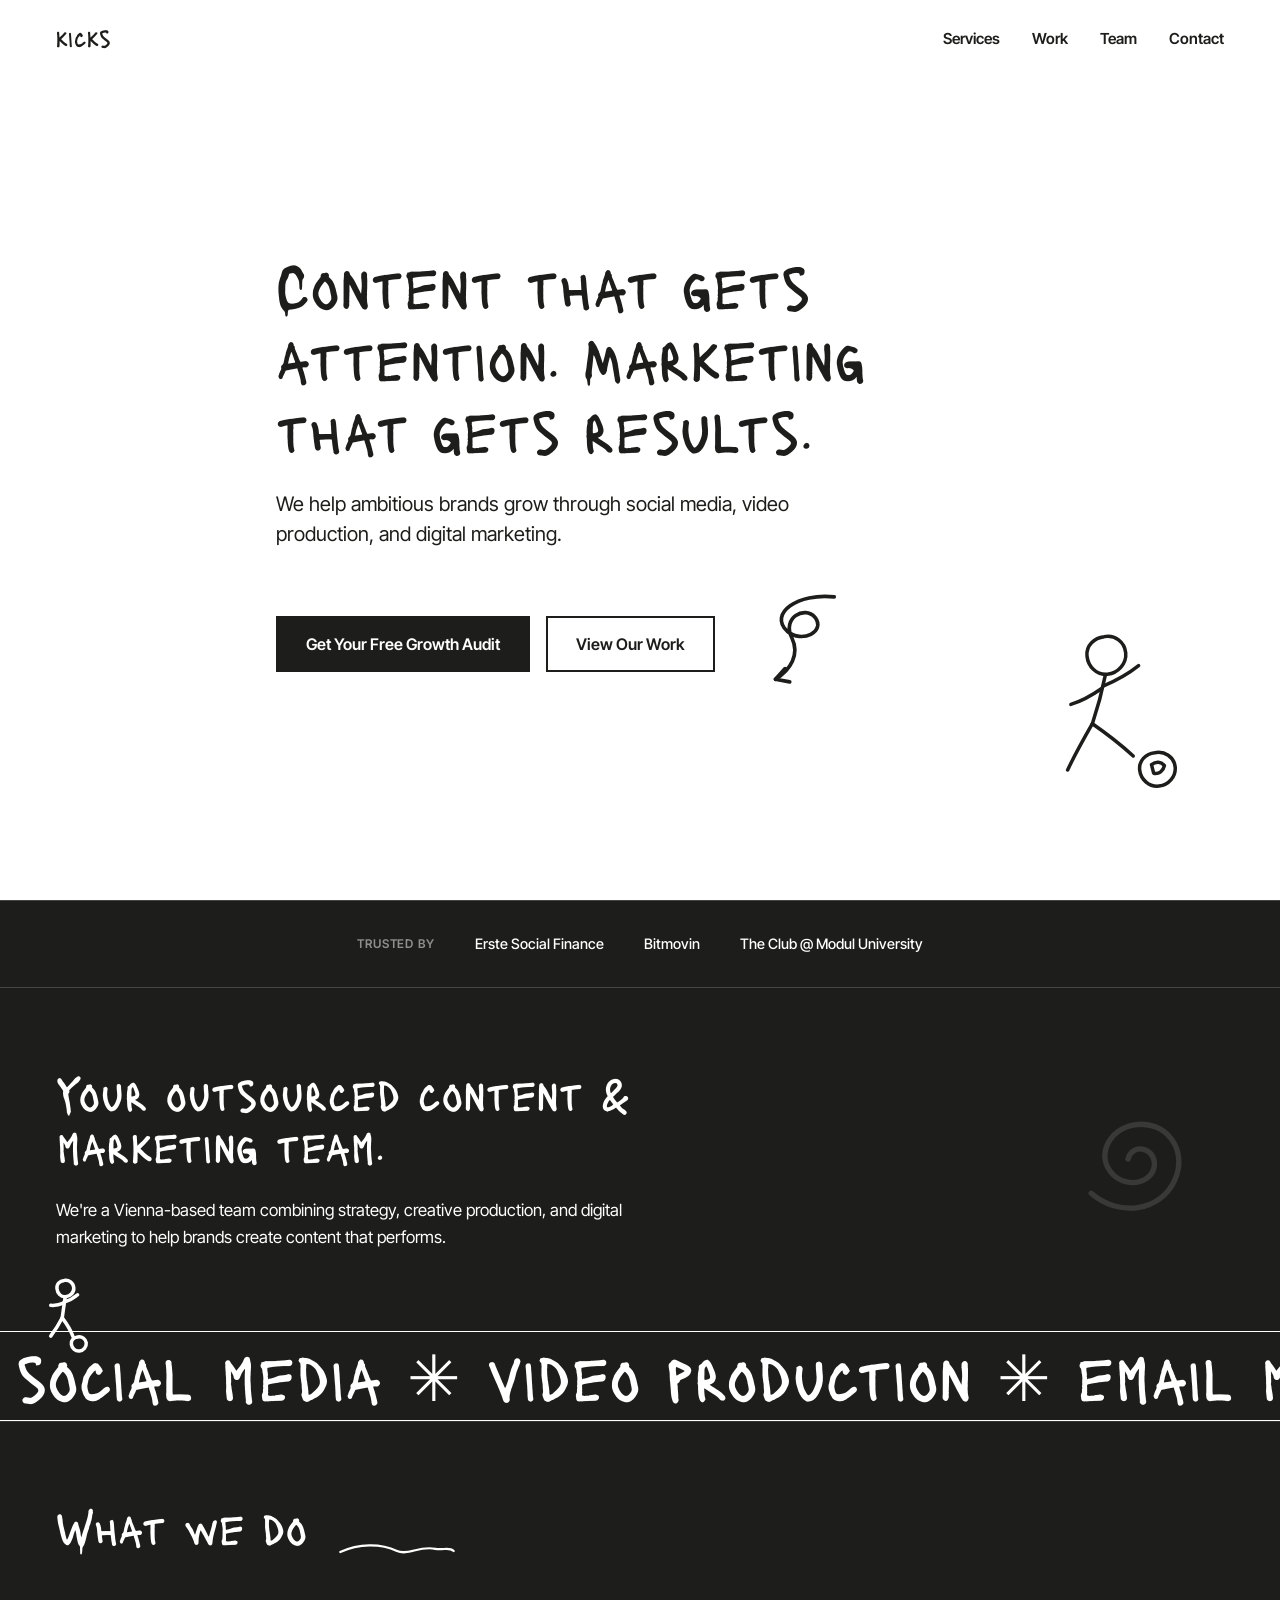
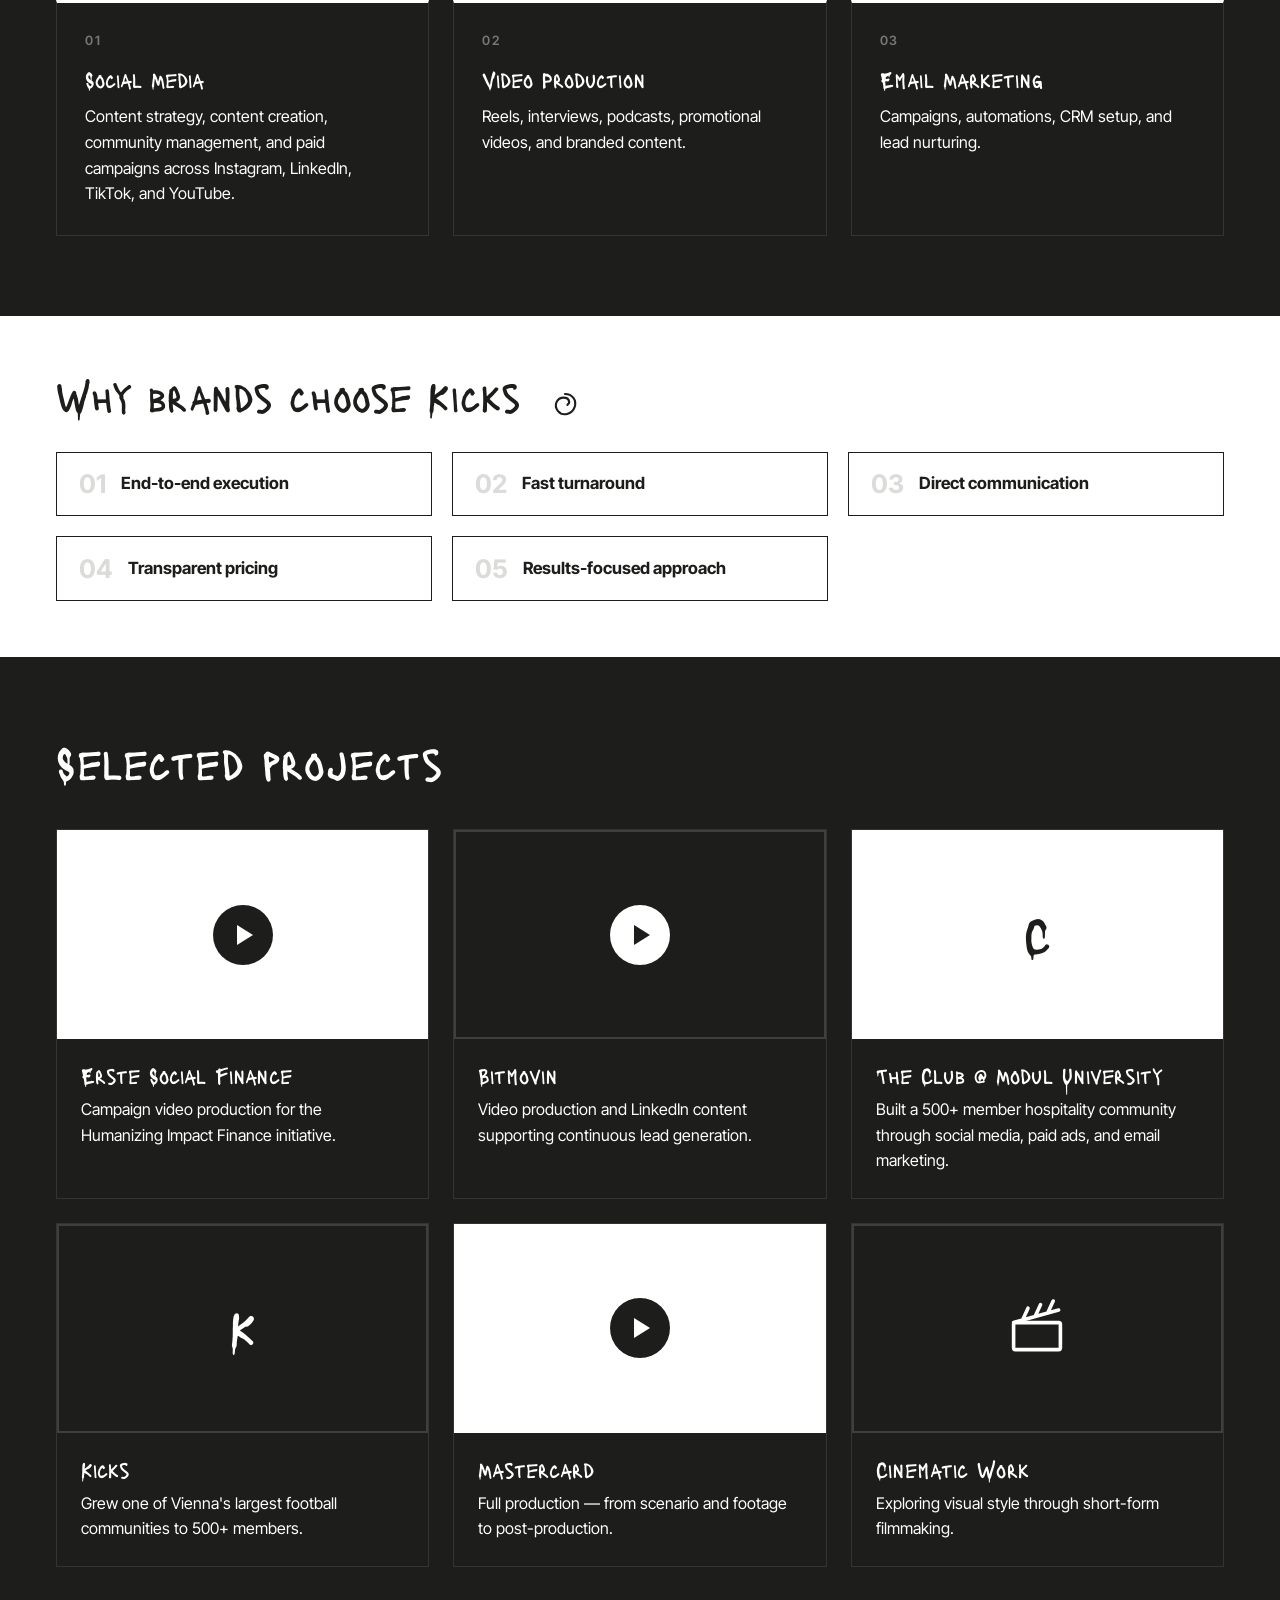
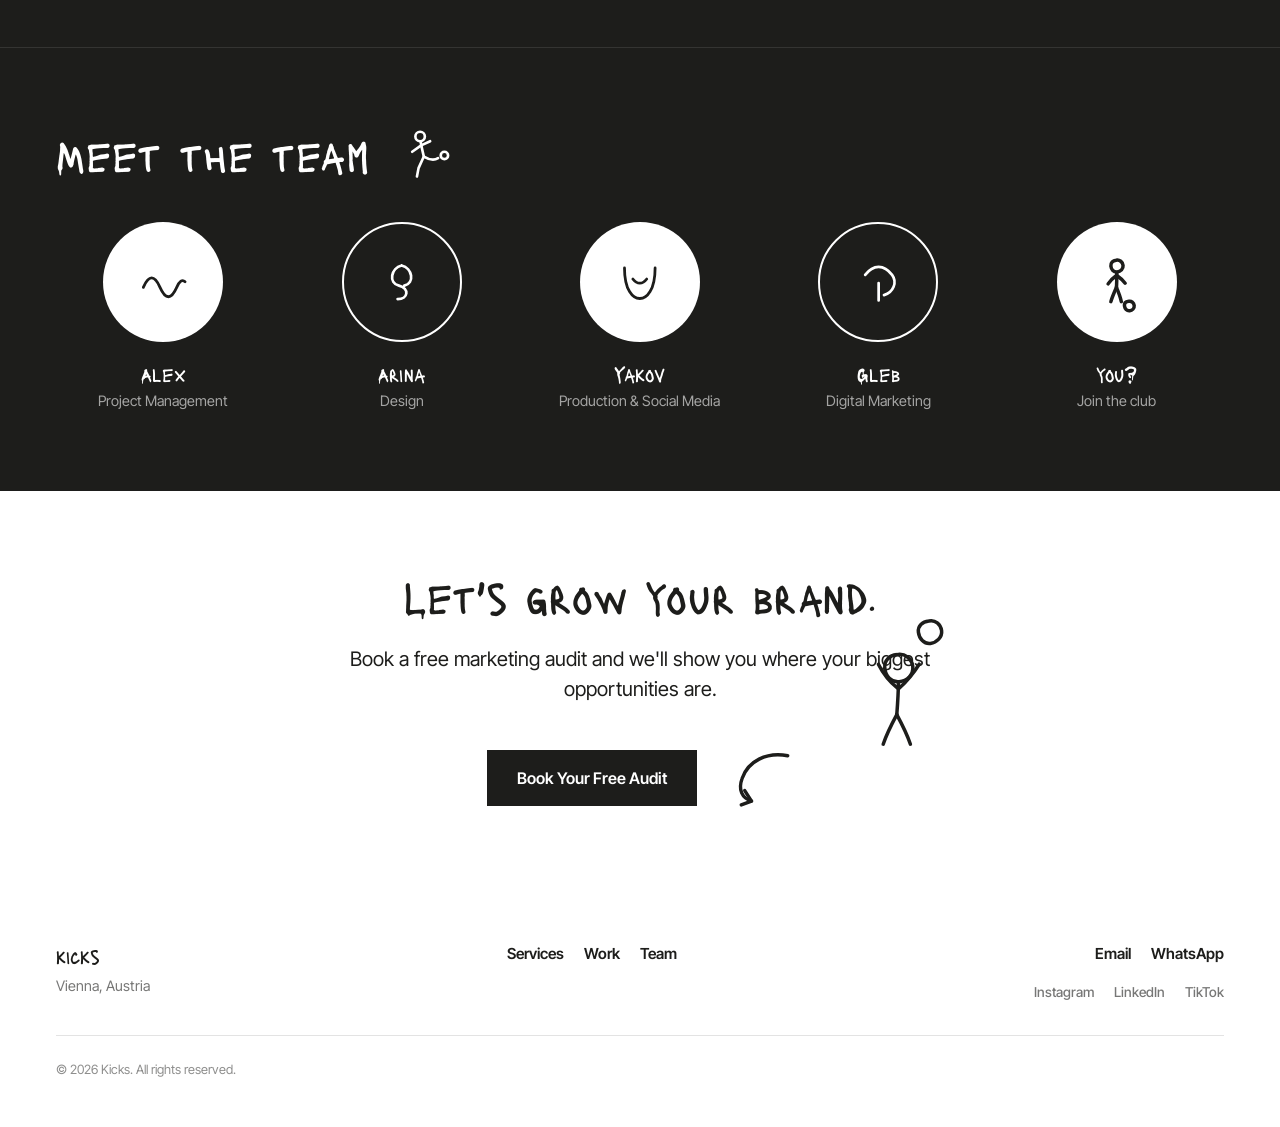
==== commit f71ea812: "Add recurring stick-figure footballer mascot (5 poses) + asset-load guard" ====
--- a/index.html
+++ b/index.html
@@ -11,7 +11,7 @@
   <link rel="preconnect" href="https://fonts.gstatic.com" crossorigin>
   <link href="https://fonts.googleapis.com/css2?family=Lacquer&family=Inter+Tight:wght@400;500;600;700&display=swap" rel="stylesheet">
 
-  <link rel="stylesheet" href="style.css?v=8">
+  <link rel="stylesheet" href="style.css?v=9">
 
   <!-- Motion system: GSAP + ScrollTrigger + Lenis smooth scroll (all deferred, execute in document order) -->
   <script defer src="https://cdnjs.cloudflare.com/ajax/libs/gsap/3.15.0/gsap.min.js"></script>
@@ -68,6 +68,21 @@
         </svg>
       </div>
     </div>
+
+    <!-- MASCOT v1 (generated) — to be replaced with hand-drawn SVG from designer, keep same viewBox/class structure -->
+    <!-- Pose: running in mid-kick. Self-draws on load (~1.2s after headline reveal). Ball group has idle tilt. -->
+    <svg class="mascot mascot-hero" viewBox="0 0 200 200" aria-hidden="true" xmlns="http://www.w3.org/2000/svg">
+      <path d="M96 22 C106 20 115 27 116 37 C117 47 109 56 99 57 C89 58 81 50 80 40 C79 30 87 23 96 22 Z"/>
+      <path d="M97 58 C94 73 90 88 85 103"/>
+      <path d="M95 68 C107 63 118 57 128 49"/>
+      <path d="M94 70 C84 77 75 82 65 85"/>
+      <path d="M85 103 C77 117 69 131 62 146"/>
+      <path d="M85 103 C98 112 111 122 123 133"/>
+      <g class="mascot-ball">
+        <path d="M143 130 C152 128 161 134 162 143 C163 152 156 160 147 161 C138 162 130 155 129 146 C128 137 135 131 143 130 Z"/>
+        <path d="M140 141 C144 138 149 138 152 142 C151 147 147 150 142 149 Z"/>
+      </g>
+    </svg>
   </section>
 
   <!-- TRUST BAR: logos of clients/brands worked with -->
@@ -78,17 +93,17 @@
         <li class="trust-name-item" data-reveal-item>
           Erste Social Finance
           <!-- TODO: swap placeholder preview for real Erste Social Finance work frame -->
-          <span class="trust-preview"><img src="/assets/images/poster-kicts-1.jpg" alt="" loading="lazy"></span>
+          <span class="trust-preview"><img src="assets/images/poster-kicks-1.jpg" alt="" loading="lazy"></span>
         </li>
         <li class="trust-name-item" data-reveal-item>
           Bitmovin
           <!-- TODO: swap placeholder preview for real Bitmovin work frame -->
-          <span class="trust-preview"><img src="/assets/images/artboard-1.jpg" alt="" loading="lazy"></span>
+          <span class="trust-preview"><img src="assets/images/artboard-1.jpg" alt="" loading="lazy"></span>
         </li>
         <li class="trust-name-item" data-reveal-item>
           The Club @ Modul University
           <!-- TODO: swap placeholder preview for real The Club @ Modul University work frame -->
-          <span class="trust-preview"><img src="/assets/images/artboard-2.jpg" alt="" loading="lazy"></span>
+          <span class="trust-preview"><img src="assets/images/artboard-2.jpg" alt="" loading="lazy"></span>
         </li>
       </ul>
     </div>
@@ -106,19 +121,32 @@
         <path d="M60 60 C60 48 76 46 80 58 C84 72 66 82 52 74 C36 65 40 42 58 34 C80 24 102 42 98 66 C94 92 64 104 40 92" stroke="currentColor" stroke-width="4" fill="none" stroke-linecap="round" stroke-linejoin="round"/>
       </svg>
       <div class="scatter-img-wrap scatter-img-about-1" aria-hidden="true">
-        <img class="scatter-img" src="/assets/images/artboard-1.jpg" alt="" loading="lazy">
+        <img class="scatter-img" src="assets/images/artboard-1.jpg" alt="" loading="lazy">
       </div>
       <div class="scatter-img-wrap scatter-img-about-2" aria-hidden="true">
-        <img class="scatter-img" src="/assets/images/poster-kicts-1.jpg" alt="" loading="lazy">
+        <img class="scatter-img" src="assets/images/poster-kicks-1.jpg" alt="" loading="lazy">
       </div>
     </div>
   </section>
 
   <!-- MARQUEE: full-width auto-scrolling text band, pure CSS loop -->
   <div class="marquee" aria-hidden="true">
-    <div class="marquee-track">
-      <span class="marquee-item">social media ✳ video production ✳ email marketing ✳ kicks ✳</span>
-      <span class="marquee-item">social media ✳ video production ✳ email marketing ✳ kicks ✳</span>
+    <!-- MASCOT v1 (generated) — to be replaced with hand-drawn SVG from designer, keep same viewBox/class structure -->
+    <!-- Pose: dribbling, pinned at the left edge as if chasing the scrolling text. -->
+    <svg class="mascot mascot-marquee" viewBox="0 0 200 200" aria-hidden="true" xmlns="http://www.w3.org/2000/svg">
+      <path d="M92 30 C102 28 111 35 112 45 C113 55 105 63 95 64 C85 65 78 57 77 47 C76 37 83 31 92 30 Z"/>
+      <path d="M94 65 C92 80 90 94 88 108"/>
+      <path d="M92 75 C103 72 112 67 120 60"/>
+      <path d="M92 77 C82 81 73 83 64 82"/>
+      <path d="M88 108 C81 122 73 134 64 146"/>
+      <path d="M88 108 C97 120 105 132 110 146"/>
+      <path d="M120 148 C129 146 137 152 138 160 C139 169 132 176 124 177 C115 178 108 171 107 163 C106 154 112 149 120 148 Z"/>
+    </svg>
+    <div class="marquee-viewport">
+      <div class="marquee-track">
+        <span class="marquee-item">social media ✳ video production ✳ email marketing ✳ kicks ✳</span>
+        <span class="marquee-item">social media ✳ video production ✳ email marketing ✳ kicks ✳</span>
+      </div>
     </div>
   </div>
 
@@ -189,6 +217,18 @@
   <section id="work" class="work" data-reveal>
     <div class="container">
       <h2 class="work-headline" data-reveal-heading>Selected projects</h2>
+      <!-- MASCOT v1 (generated) — to be replaced with hand-drawn SVG from designer, keep same viewBox/class structure -->
+      <!-- Pose: sitting/leaning back, watching the portfolio grid. -->
+      <svg class="mascot mascot-work" viewBox="0 0 200 200" aria-hidden="true" xmlns="http://www.w3.org/2000/svg">
+        <path d="M76 60 C86 58 95 65 96 75 C97 85 89 93 79 94 C69 95 62 87 61 77 C60 67 67 61 76 60 Z"/>
+        <path d="M80 95 C86 106 91 116 95 127"/>
+        <path d="M84 104 C73 111 63 120 56 131"/>
+        <path d="M88 112 C99 116 110 121 119 128"/>
+        <path d="M95 127 C108 128 121 131 133 130 C140 137 143 146 143 155"/>
+        <path d="M95 129 C106 133 116 139 124 148 C127 153 128 158 128 163"/>
+        <path d="M52 160 C76 156 102 158 126 162 C138 164 148 163 156 160"/>
+        <path d="M44 136 C52 134 60 140 61 148 C62 156 55 163 47 164 C39 165 32 158 31 150 C30 142 36 137 44 136 Z"/>
+      </svg>
       <div class="work-grid">
         <article class="work-card" data-reveal-item>
           <div class="work-media" data-video-id="1QioYN3ogtGZ_f2kMqUXS6ZYj4Jar802e">
@@ -307,6 +347,23 @@
           <h3 class="team-name">Gleb</h3>
           <p class="team-role">Digital Marketing</p>
         </div>
+        <div class="team-member team-member-mascot" data-reveal-item>
+          <div class="team-avatar">
+            <!-- MASCOT v1 (generated) — to be replaced with hand-drawn SVG from designer, keep same viewBox/class structure -->
+            <!-- Pose: standing with ball at feet — playful "5th team member" hiring wink. -->
+            <svg class="mascot avatar-doodle mascot-team" viewBox="0 0 200 200" aria-hidden="true" xmlns="http://www.w3.org/2000/svg">
+              <path d="M98 38 C108 36 117 43 118 53 C119 63 111 71 101 72 C91 73 84 65 83 55 C82 45 89 39 98 38 Z"/>
+              <path d="M100 73 C100 88 100 102 99 116"/>
+              <path d="M99 82 C89 89 81 97 75 106"/>
+              <path d="M100 82 C110 89 118 96 124 104"/>
+              <path d="M99 116 C93 130 87 143 83 157"/>
+              <path d="M99 116 C105 130 110 143 113 157"/>
+              <path d="M134 156 C142 154 149 160 150 168 C151 176 144 182 137 183 C129 184 123 177 122 169 C121 161 127 157 134 156 Z"/>
+            </svg>
+          </div>
+          <h3 class="team-name">you?</h3>
+          <p class="team-role">Join the club</p>
+        </div>
       </div>
     </div>
   </section>
@@ -325,8 +382,19 @@
         </svg>
       </span>
       <div class="scatter-img-wrap scatter-img-cta" aria-hidden="true">
-        <img class="scatter-img" src="/assets/images/artboard-2.jpg" alt="" loading="lazy">
-      </div>
+        <img class="scatter-img" src="assets/images/artboard-2.jpg" alt="" loading="lazy">
+      </div>
+      <!-- MASCOT v1 (generated) — to be replaced with hand-drawn SVG from designer, keep same viewBox/class structure -->
+      <!-- Pose: celebration, both arms up, ball in the air. Self-draws when the CTA enters the viewport. -->
+      <svg class="mascot mascot-cta" viewBox="0 0 200 200" aria-hidden="true" xmlns="http://www.w3.org/2000/svg">
+        <path d="M96 62 C106 60 115 67 116 77 C117 87 109 95 99 96 C89 97 82 89 81 79 C80 69 87 63 96 62 Z"/>
+        <path d="M98 97 C98 111 97 124 96 137"/>
+        <path d="M97 104 C87 96 79 86 73 74"/>
+        <path d="M99 104 C109 95 117 85 124 74"/>
+        <path d="M96 137 C89 150 83 162 79 174"/>
+        <path d="M96 137 C103 150 109 162 113 174"/>
+        <path d="M136 20 C144 18 151 24 152 32 C153 40 146 47 138 48 C130 49 124 42 123 34 C122 26 128 21 136 20 Z"/>
+      </svg>
     </div>
   </section>
 
@@ -363,6 +431,6 @@
     </div>
   </footer>
 
-  <script src="script.js?v=4" defer></script>
+  <script src="script.js?v=5" defer></script>
 </body>
 </html>
--- a/style.css
+++ b/style.css
@@ -441,6 +441,7 @@
    Hero
    ========================================================================== */
 .hero {
+  position: relative;
   min-height: 100svh;
   display: flex;
   align-items: center;
@@ -451,6 +452,11 @@
 
 .hero-inner {
   max-width: 760px;
+}
+
+/* Keep buttons their natural height next to the taller arrow accent */
+.hero-actions {
+  align-items: center;
 }
 
 .hero-headline {
@@ -616,6 +622,16 @@
   background-color: var(--color-white);
 }
 
+/* Asset guard: until the real image files land in /assets/images, a broken
+   img collapses to a bare border line — keep it invisible until it loads.
+   JS adds .is-loaded on successful load. Specificity is deliberately raised
+   above the per-position border-color overrides below. */
+.scatter-img-wrap .scatter-img:not(.is-loaded),
+.trust-preview img:not(.is-loaded) {
+  border-color: transparent !important;
+  background-color: transparent;
+}
+
 .scatter-img-about-1 {
   top: 8%;
   right: 4%;
@@ -657,11 +673,15 @@
 .marquee {
   position: relative;
   z-index: 1;
-  overflow: hidden;
   background-color: var(--color-ink);
   border-top: 1px solid var(--color-white);
   border-bottom: 1px solid var(--color-white);
   padding-block: 0.75rem;
+}
+
+/* Clipping lives on the inner viewport so the mascot can stand above the strip */
+.marquee-viewport {
+  overflow: hidden;
 }
 
 .marquee-track {
@@ -1074,7 +1094,7 @@
   }
 
   .team-grid {
-    grid-template-columns: repeat(4, 1fr);
+    grid-template-columns: repeat(5, 1fr);
     gap: 1.5rem;
   }
 }
@@ -1248,3 +1268,105 @@
     border-top: 1px solid rgba(29, 29, 27, 0.12);
   }
 }
+
+/* ==========================================================================
+   Mascot — recurring hand-drawn stick-figure footballer
+   Strokes are CSS-driven (not inline attrs) so designer SVG swaps stay
+   drop-in: keep the same viewBox (0 0 200 200) and class structure.
+   ========================================================================== */
+.mascot {
+  pointer-events: none;
+  color: var(--color-ink);
+}
+
+.mascot path {
+  stroke: currentColor;
+  stroke-width: 3.5;
+  fill: none;
+  stroke-linecap: round;
+  stroke-linejoin: round;
+  vector-effect: non-scaling-stroke;
+}
+
+/* Hero: running mid-kick, bottom-right whitespace. Hidden under 768px. */
+.mascot-hero {
+  display: none;
+  position: absolute;
+  right: 5vw;
+  bottom: 8%;
+  width: 215px;
+  height: 215px;
+  z-index: 1;
+}
+
+/* Marquee: dribbling at the left edge, standing on top of the strip so the
+   figure stays legible instead of overlapping the scrolling text. */
+.mascot-marquee {
+  display: none;
+  position: absolute;
+  left: 1.25rem;
+  bottom: calc(100% - 30px);
+  width: 96px;
+  height: 96px;
+  z-index: 2;
+  color: var(--color-white);
+}
+
+/* Work: sitting, watching the grid from beside the heading (dark section). */
+.mascot-work {
+  display: none;
+  position: absolute;
+  top: 4rem;
+  right: 6vw;
+  width: 140px;
+  height: 140px;
+  color: var(--color-white);
+}
+
+/* CTA: celebration beside the button. */
+.mascot-cta {
+  display: none;
+  position: absolute;
+  bottom: 3rem;
+  right: calc(50% - 340px);
+  width: 160px;
+  height: 160px;
+}
+
+@media (min-width: 768px) {
+  .mascot-hero,
+  .mascot-marquee,
+  .mascot-work,
+  .mascot-cta {
+    display: block;
+  }
+}
+
+/* Team mascot lives inside the avatar circle and follows .avatar-doodle
+   sizing/color, so it stays visible on mobile like the rest of the grid. */
+
+/* Idle motion (hero only): gentle tilt on the ball. Starts after the
+   self-draw finishes. Disabled under reduced motion. */
+.mascot-ball {
+  transform-box: fill-box;
+  transform-origin: 50% 100%;
+}
+
+.mascot-hero .mascot-ball {
+  animation: mascot-ball-tilt 2.4s ease-in-out 3s infinite alternate;
+}
+
+@keyframes mascot-ball-tilt {
+  from {
+    transform: rotate(-3deg);
+  }
+  to {
+    transform: rotate(3deg);
+  }
+}
+
+@media (prefers-reduced-motion: reduce) {
+  .mascot-hero .mascot-ball {
+    animation: none;
+  }
+}
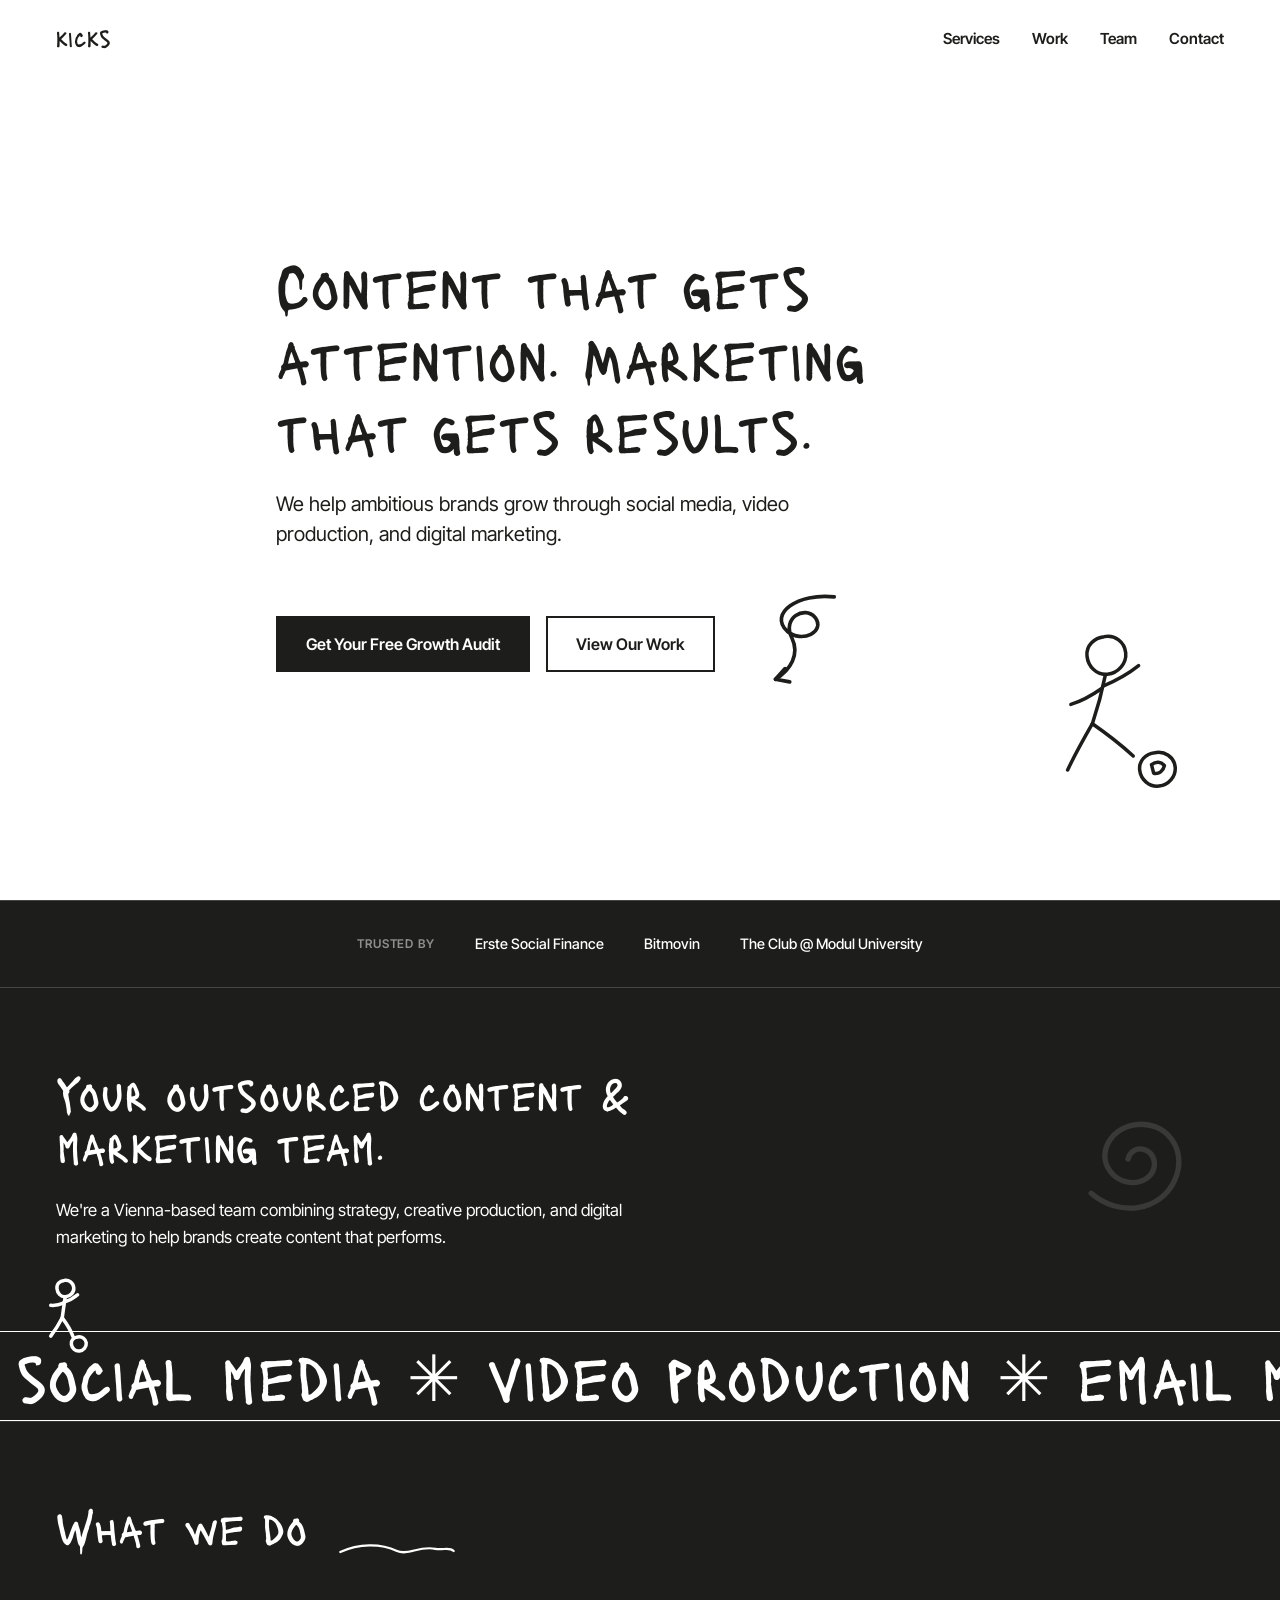
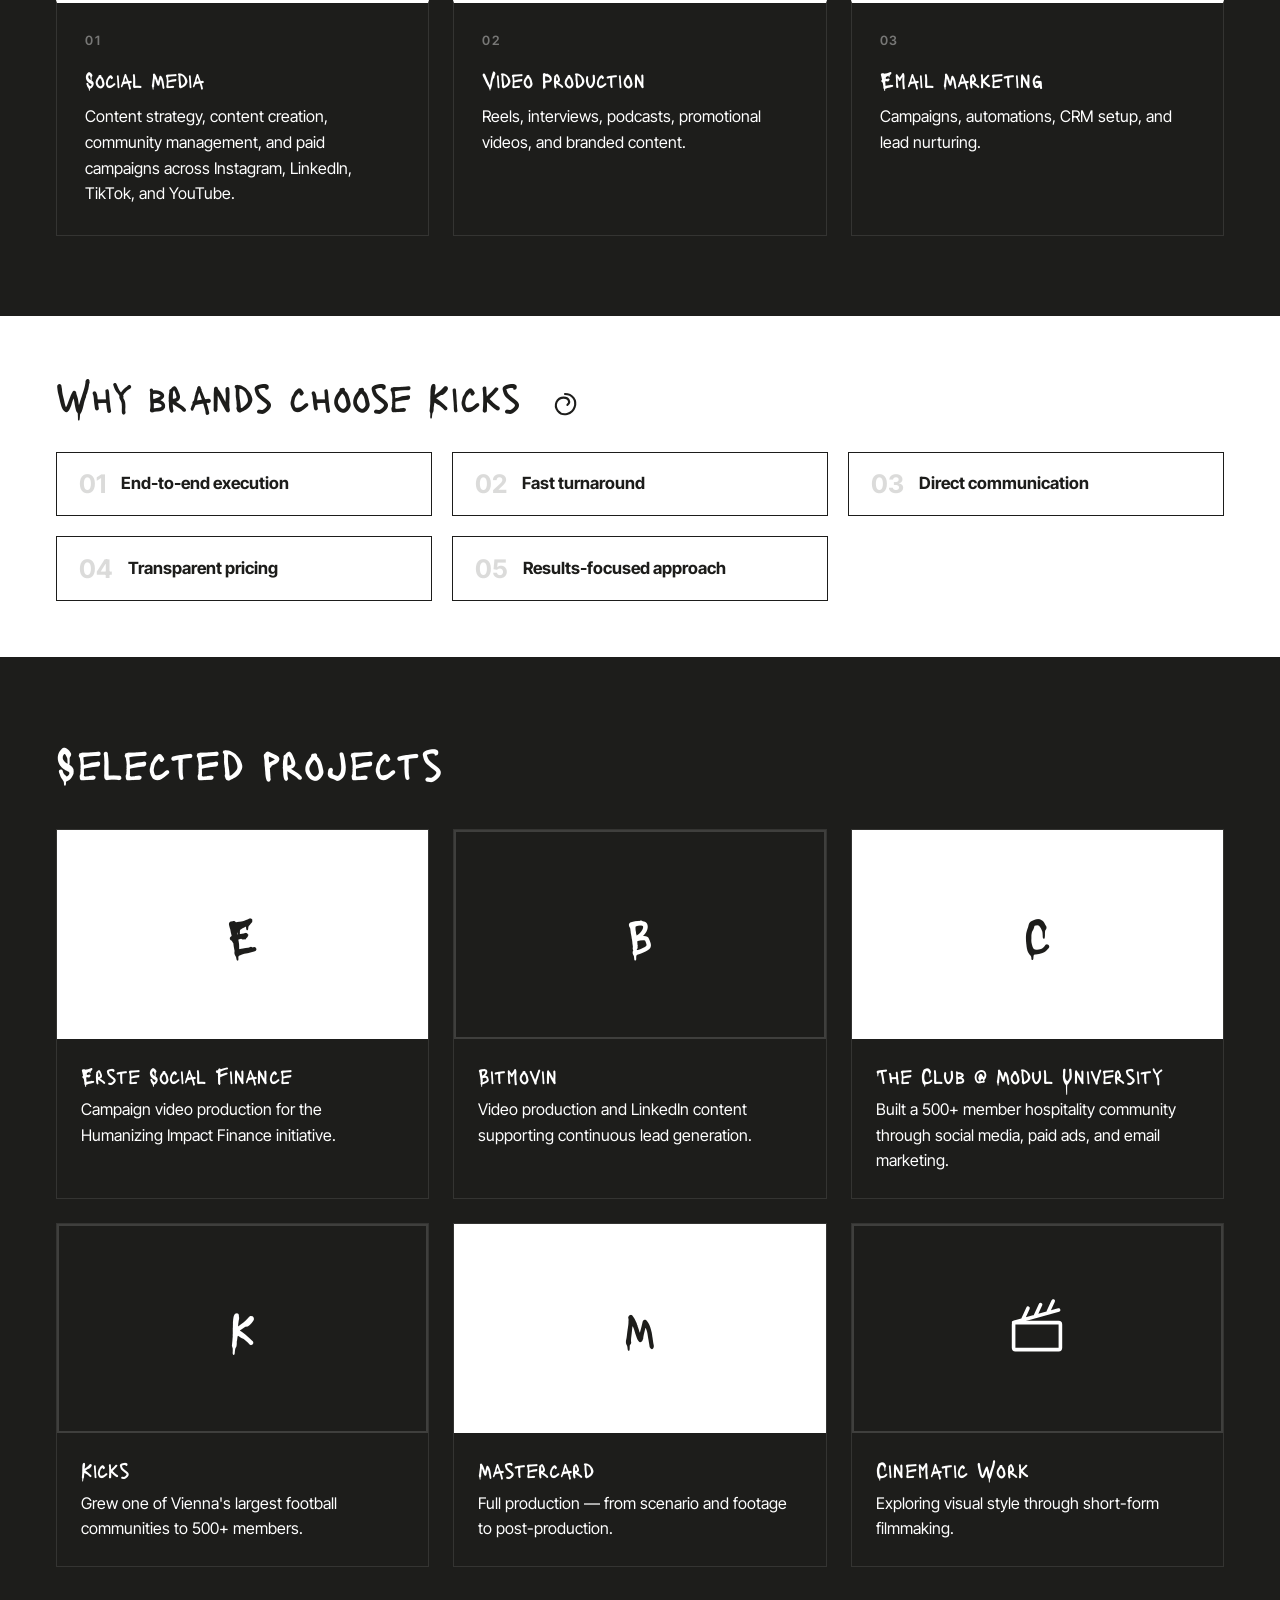
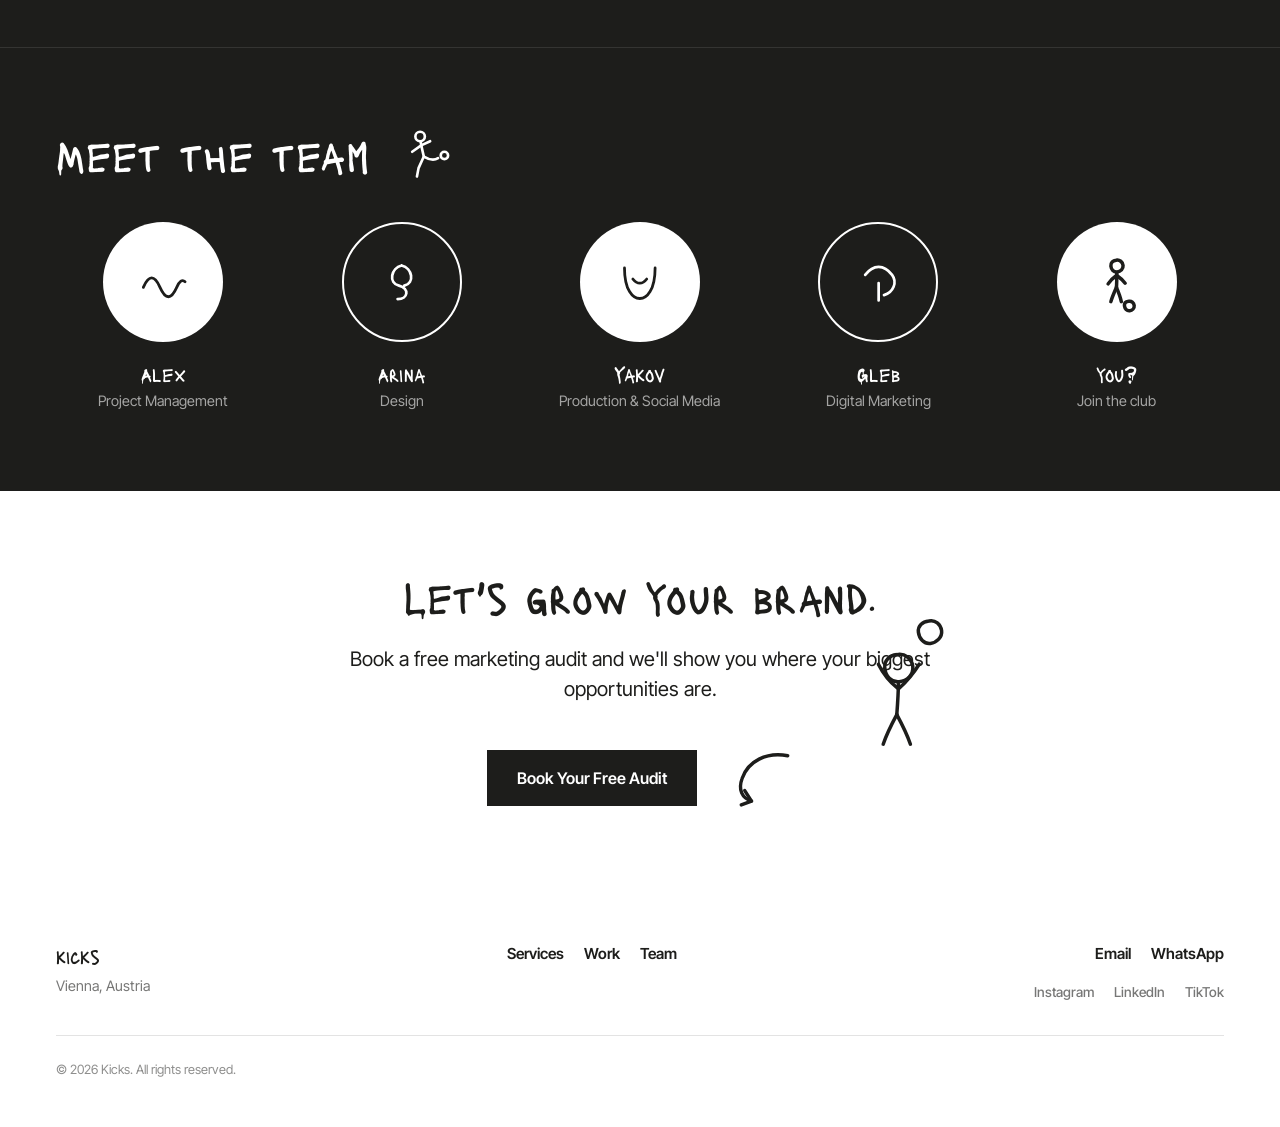
==== commit 357e45e0: "Add work.html portfolio page; make landing work cards links; remove CTA scatter accent - New work.ht" ====
--- a/index.html
+++ b/index.html
@@ -11,7 +11,7 @@
   <link rel="preconnect" href="https://fonts.gstatic.com" crossorigin>
   <link href="https://fonts.googleapis.com/css2?family=Lacquer&family=Inter+Tight:wght@400;500;600;700&display=swap" rel="stylesheet">
 
-  <link rel="stylesheet" href="style.css?v=9">
+  <link rel="stylesheet" href="style.css?v=10">
 
   <!-- Motion system: GSAP + ScrollTrigger + Lenis smooth scroll (all deferred, execute in document order) -->
   <script defer src="https://cdnjs.cloudflare.com/ajax/libs/gsap/3.15.0/gsap.min.js"></script>
@@ -30,7 +30,7 @@
       <nav class="nav-links" aria-label="Primary">
         <ul class="flex gap-lg">
           <li><a href="#services">Services</a></li>
-          <li><a href="#work">Work</a></li>
+          <li><a href="work.html">Work</a></li>
           <li><a href="#team">Team</a></li>
           <li><a href="#cta">Contact</a></li>
         </ul>
@@ -46,7 +46,7 @@
     <nav id="mobile-nav" class="mobile-nav" aria-label="Mobile">
       <ul>
         <li><a href="#services">Services</a></li>
-        <li><a href="#work">Work</a></li>
+        <li><a href="work.html">Work</a></li>
         <li><a href="#team">Team</a></li>
         <li><a href="#cta">Contact</a></li>
       </ul>
@@ -60,7 +60,7 @@
       <p class="hero-subheadline">We help ambitious brands grow through social media, video production, and digital marketing.</p>
       <div class="hero-actions flex flex-wrap gap-md">
         <a href="#cta" class="btn btn-primary">Get Your Free Growth Audit</a>
-        <a href="#work" class="btn btn-secondary">View Our Work</a>
+        <a href="work.html" class="btn btn-secondary">View Our Work</a>
         <!-- Hand-drawn swirl arrow pointing at the primary CTA (brandbook arrow motif) -->
         <svg class="accent accent-hero-arrow" viewBox="0 0 120 120" aria-hidden="true" xmlns="http://www.w3.org/2000/svg">
           <path d="M102 14 C64 4 28 22 46 44 C60 60 88 50 78 33 C69 19 42 28 50 52 C56 71 44 86 26 94" stroke="currentColor" stroke-width="4" fill="none" stroke-linecap="round" stroke-linejoin="round"/>
@@ -229,58 +229,56 @@
         <path d="M52 160 C76 156 102 158 126 162 C138 164 148 163 156 160"/>
         <path d="M44 136 C52 134 60 140 61 148 C62 156 55 163 47 164 C39 165 32 158 31 150 C30 142 36 137 44 136 Z"/>
       </svg>
+      <!-- Cards link through to work.html for the full case studies + videos -->
       <div class="work-grid">
-        <article class="work-card" data-reveal-item>
-          <div class="work-media" data-video-id="1QioYN3ogtGZ_f2kMqUXS6ZYj4Jar802e">
+        <a class="work-card" href="work.html#erste" data-reveal-item>
+          <div class="work-media">
             <!-- TODO: replace placeholder with real thumbnail frame from the Erste Social Finance video -->
             <span class="work-media-label">E</span>
-            <button class="work-play" type="button" aria-label="Play Erste Social Finance video"></button>
           </div>
           <h3 class="work-client">Erste Social Finance<span class="work-arrow" aria-hidden="true">→</span></h3>
           <p class="work-description">Campaign video production for the Humanizing Impact Finance initiative.</p>
-        </article>
-
-        <article class="work-card" data-reveal-item>
-          <div class="work-media" data-video-id="19VPjTex72fTitBTbrqcSmG7zHZF5AsAr">
+        </a>
+
+        <a class="work-card" href="work.html#bitmovin" data-reveal-item>
+          <div class="work-media">
             <!-- TODO: replace placeholder with real thumbnail frame from the Bitmovin video -->
             <span class="work-media-label">B</span>
-            <button class="work-play" type="button" aria-label="Play Bitmovin video"></button>
           </div>
           <h3 class="work-client">Bitmovin<span class="work-arrow" aria-hidden="true">→</span></h3>
           <p class="work-description">Video production and LinkedIn content supporting continuous lead generation.</p>
-        </article>
-
-        <article class="work-card" data-reveal-item>
-          <div class="work-media">
-            <!-- TODO: assets pending — replace with The Club @ Modul University thumbnail/video -->
+        </a>
+
+        <a class="work-card" href="work.html#club" data-reveal-item>
+          <div class="work-media">
+            <!-- TODO: assets pending — replace with The Club @ Modul University thumbnail -->
             <span class="work-media-label">C</span>
           </div>
           <h3 class="work-client">The Club @ Modul University<span class="work-arrow" aria-hidden="true">→</span></h3>
           <p class="work-description">Built a 500+ member hospitality community through social media, paid ads, and email marketing.</p>
-        </article>
-
-        <article class="work-card" data-reveal-item>
-          <div class="work-media">
-            <!-- TODO: replace placeholder with real poster image (poster-kicks-1.jpg), no video for this card -->
+        </a>
+
+        <a class="work-card" href="work.html#kicks" data-reveal-item>
+          <div class="work-media">
+            <!-- TODO: replace placeholder with real poster image (poster-kicks-1.jpg) -->
             <span class="work-media-label">K</span>
           </div>
           <h3 class="work-client">Kicks<span class="work-arrow" aria-hidden="true">→</span></h3>
           <p class="work-description">Grew one of Vienna's largest football communities to 500+ members.</p>
-        </article>
-
-        <article class="work-card" data-reveal-item>
-          <div class="work-media" data-video-id="1Hmr9TETGfVdzjdhewE_7jAkoPpFeeTtr">
+        </a>
+
+        <a class="work-card" href="work.html#mastercard" data-reveal-item>
+          <div class="work-media">
             <!-- TODO: replace placeholder with real thumbnail frame from the Mastercard video -->
             <span class="work-media-label">M</span>
-            <button class="work-play" type="button" aria-label="Play Mastercard video"></button>
           </div>
           <h3 class="work-client">Mastercard<span class="work-arrow" aria-hidden="true">→</span></h3>
           <p class="work-description">Full production — from scenario and footage to post-production.</p>
-        </article>
-
-        <article class="work-card" data-reveal-item>
-          <div class="work-media">
-            <!-- TODO: assets pending — showcase tile, no video yet. Hand-drawn clapperboard mark, not a client initial -->
+        </a>
+
+        <a class="work-card" href="work.html#cinematic" data-reveal-item>
+          <div class="work-media">
+            <!-- TODO: assets pending — showcase tile. Hand-drawn clapperboard mark, not a client initial -->
             <svg class="work-media-mark" viewBox="0 0 80 80" aria-hidden="true" xmlns="http://www.w3.org/2000/svg">
               <rect x="14" y="34" width="52" height="30" rx="2" stroke="currentColor" stroke-width="4" fill="none" stroke-linejoin="round"/>
               <path d="M14 34 L64 20 M24 31 L30 18 M38 27 L44 14 M52 23 L58 10" stroke="currentColor" stroke-width="4" fill="none" stroke-linecap="round"/>
@@ -288,7 +286,7 @@
           </div>
           <h3 class="work-client">Cinematic Work<span class="work-arrow" aria-hidden="true">→</span></h3>
           <p class="work-description">Exploring visual style through short-form filmmaking.</p>
-        </article>
+        </a>
       </div>
     </div>
   </section>
@@ -381,9 +379,6 @@
           <path d="M40 58 L48 48 M40 58 L50 63" stroke="currentColor" stroke-width="3.5" fill="none" stroke-linecap="round" stroke-linejoin="round"/>
         </svg>
       </span>
-      <div class="scatter-img-wrap scatter-img-cta" aria-hidden="true">
-        <img class="scatter-img" src="assets/images/artboard-2.jpg" alt="" loading="lazy">
-      </div>
       <!-- MASCOT v1 (generated) — to be replaced with hand-drawn SVG from designer, keep same viewBox/class structure -->
       <!-- Pose: celebration, both arms up, ball in the air. Self-draws when the CTA enters the viewport. -->
       <svg class="mascot mascot-cta" viewBox="0 0 200 200" aria-hidden="true" xmlns="http://www.w3.org/2000/svg">
@@ -409,7 +404,7 @@
       <nav class="footer-nav" aria-label="Footer">
         <ul>
           <li><a href="#services">Services</a></li>
-          <li><a href="#work">Work</a></li>
+          <li><a href="work.html">Work</a></li>
           <li><a href="#team">Team</a></li>
         </ul>
       </nav>
@@ -431,6 +426,6 @@
     </div>
   </footer>
 
-  <script src="script.js?v=5" defer></script>
+  <script src="script.js?v=6" defer></script>
 </body>
 </html>
--- a/style.css
+++ b/style.css
@@ -623,13 +623,15 @@
 }
 
 /* Asset guard: until the real image files land in /assets/images, a broken
-   img collapses to a bare border line — keep it invisible until it loads.
-   JS adds .is-loaded on successful load. Specificity is deliberately raised
-   above the per-position border-color overrides below. */
+   img would show a stray border line or a broken-image icon. Keep it fully
+   invisible until it loads; JS adds .is-loaded on a successful load (and
+   hides it outright on error). Specificity is deliberately raised above the
+   per-position border-color overrides below. */
 .scatter-img-wrap .scatter-img:not(.is-loaded),
 .trust-preview img:not(.is-loaded) {
   border-color: transparent !important;
   background-color: transparent;
+  visibility: hidden;
 }
 
 .scatter-img-about-1 {
@@ -652,13 +654,6 @@
 
 .scatter-img-about-2 .scatter-img {
   border-color: rgba(255, 255, 255, 0.4);
-}
-
-.scatter-img-cta {
-  top: -4%;
-  right: 2%;
-  width: 220px;
-  transform: rotate(3deg);
 }
 
 @media (min-width: 768px) {
@@ -876,8 +871,10 @@
 }
 
 .work-card {
+  display: block;
   border: 1px solid rgba(255, 255, 255, 0.1);
   overflow: hidden;
+  color: inherit;
 }
 
 .work-media {
@@ -1370,3 +1367,194 @@
     animation: none;
   }
 }
+
+/* ==========================================================================
+   Portfolio page (work.html) — per-client sections with facade video grids
+   Uses CSS vars so each section adapts light/dark without per-card nth-child.
+   ========================================================================== */
+.portfolio-hero {
+  padding-block: calc(var(--header-height) + 3rem) 2rem;
+  background-color: var(--color-white);
+  color: var(--color-ink);
+}
+
+.portfolio-hero-title {
+  font-size: 2.5rem;
+  line-height: 1.1;
+}
+
+.portfolio-hero-sub {
+  font-family: var(--font-body);
+  font-size: 1.05rem;
+  max-width: 40ch;
+  margin-top: 1rem;
+  color: rgba(29, 29, 27, 0.7);
+}
+
+.portfolio-section {
+  --section-bg: var(--color-white);
+  --section-fg: var(--color-ink);
+  --section-line: rgba(29, 29, 27, 0.12);
+  --media-bg: var(--color-ink);
+  --media-fg: var(--color-white);
+  position: relative;
+  z-index: 1;
+  background-color: var(--section-bg);
+  color: var(--section-fg);
+  padding-block: 4rem;
+  border-top: 1px solid var(--section-line);
+}
+
+.portfolio-section--dark {
+  --section-bg: var(--color-ink);
+  --section-fg: var(--color-white);
+  --section-line: rgba(255, 255, 255, 0.14);
+  --media-bg: var(--color-white);
+  --media-fg: var(--color-ink);
+}
+
+.portfolio-head {
+  margin-bottom: 2.5rem;
+}
+
+.portfolio-name {
+  font-size: 2rem;
+  color: var(--section-fg);
+}
+
+.portfolio-desc {
+  font-family: var(--font-body);
+  font-size: 1.05rem;
+  line-height: 1.6;
+  max-width: 60ch;
+  margin-top: 0.75rem;
+  color: var(--section-fg);
+  opacity: 0.85;
+}
+
+.portfolio-grid {
+  display: grid;
+  grid-template-columns: 1fr;
+  gap: 1.5rem;
+}
+
+.portfolio-media {
+  position: relative;
+  aspect-ratio: 16 / 9;
+  display: flex;
+  align-items: center;
+  justify-content: center;
+  overflow: hidden;
+  background-color: var(--media-bg);
+  border: 1px solid var(--section-line);
+}
+
+.portfolio-media[data-video-id] {
+  cursor: pointer;
+}
+
+.portfolio-media iframe {
+  position: absolute;
+  inset: 0;
+  width: 100%;
+  height: 100%;
+  border: 0;
+}
+
+/* Flat play button (circle + triangle, no shadow) — colors from section vars */
+.portfolio-play {
+  position: absolute;
+  left: 50%;
+  top: 50%;
+  transform: translate(-50%, -50%);
+  width: 60px;
+  height: 60px;
+  border-radius: 50%;
+  background-color: var(--media-fg);
+  display: flex;
+  align-items: center;
+  justify-content: center;
+  transition: transform 0.2s ease;
+}
+
+.portfolio-play::after {
+  content: "";
+  margin-left: 5px;
+  border-style: solid;
+  border-width: 10px 0 10px 16px;
+  border-color: transparent transparent transparent var(--media-bg);
+}
+
+@media (hover: hover) {
+  .portfolio-media[data-video-id]:hover .portfolio-play {
+    transform: translate(-50%, -50%) scale(1.08);
+  }
+}
+
+/* Pending / coming-soon tiles */
+.portfolio-media--pending {
+  cursor: default;
+  background-color: transparent;
+  border-style: dashed;
+}
+
+.portfolio-media--pending span {
+  font-family: var(--font-body);
+  font-size: 0.85rem;
+  font-weight: 600;
+  letter-spacing: 0.04em;
+  text-transform: uppercase;
+  color: var(--section-fg);
+  opacity: 0.45;
+}
+
+/* Poster image tiles (Kicks) — filled placeholder tile, image reveals on load */
+.portfolio-media--poster {
+  background-color: var(--media-bg);
+}
+
+.work-poster {
+  position: absolute;
+  inset: 0;
+  width: 100%;
+  height: 100%;
+  object-fit: cover;
+  opacity: 0;
+  transition: opacity 0.3s ease;
+}
+
+.work-poster.is-loaded {
+  opacity: 1;
+}
+
+.portfolio-caption {
+  font-family: var(--font-body);
+  font-size: 0.95rem;
+  margin-top: 0.75rem;
+  color: var(--section-fg);
+  opacity: 0.85;
+}
+
+@media (min-width: 640px) {
+  .portfolio-grid {
+    grid-template-columns: repeat(2, 1fr);
+  }
+}
+
+@media (min-width: 1024px) {
+  .portfolio-hero-title {
+    font-size: 3.5rem;
+  }
+
+  .portfolio-name {
+    font-size: 2.75rem;
+  }
+
+  .portfolio-grid {
+    grid-template-columns: repeat(2, 1fr);
+  }
+
+  .portfolio-grid--single {
+    grid-template-columns: minmax(0, 720px);
+  }
+}
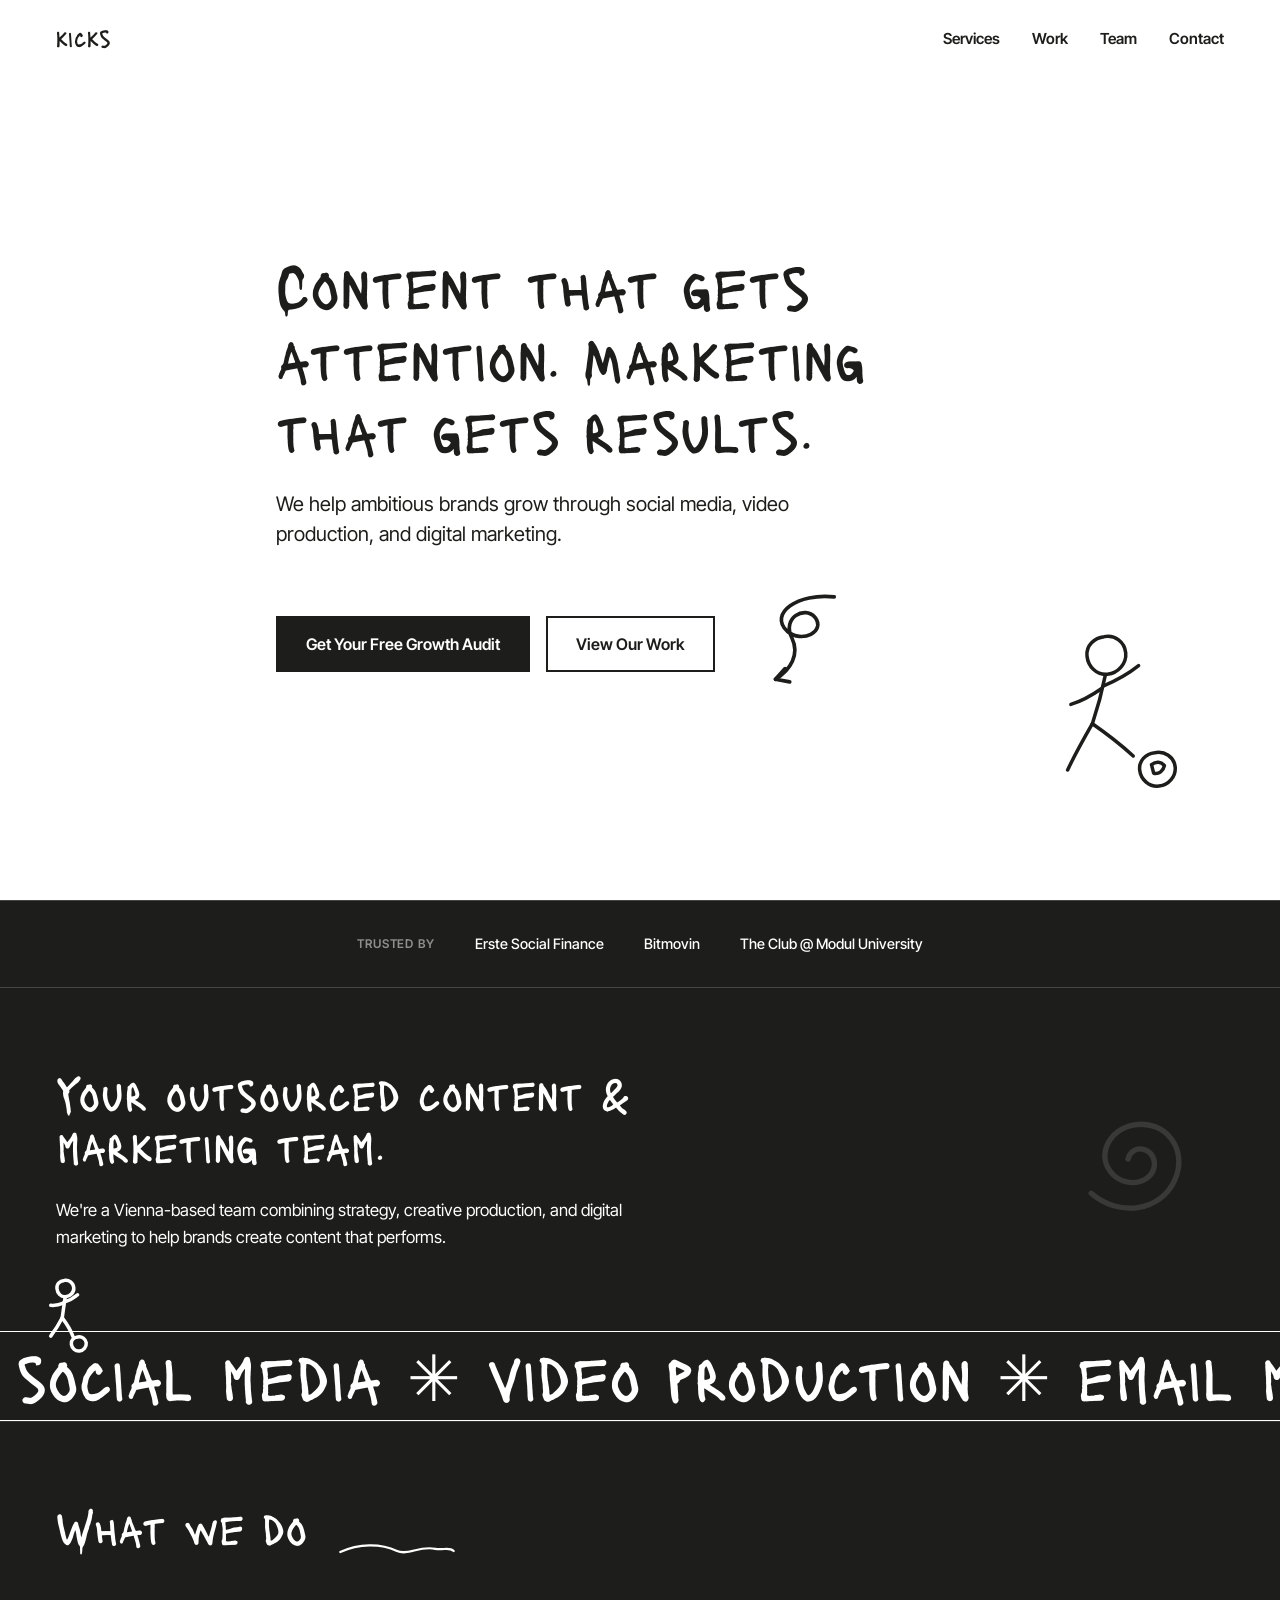
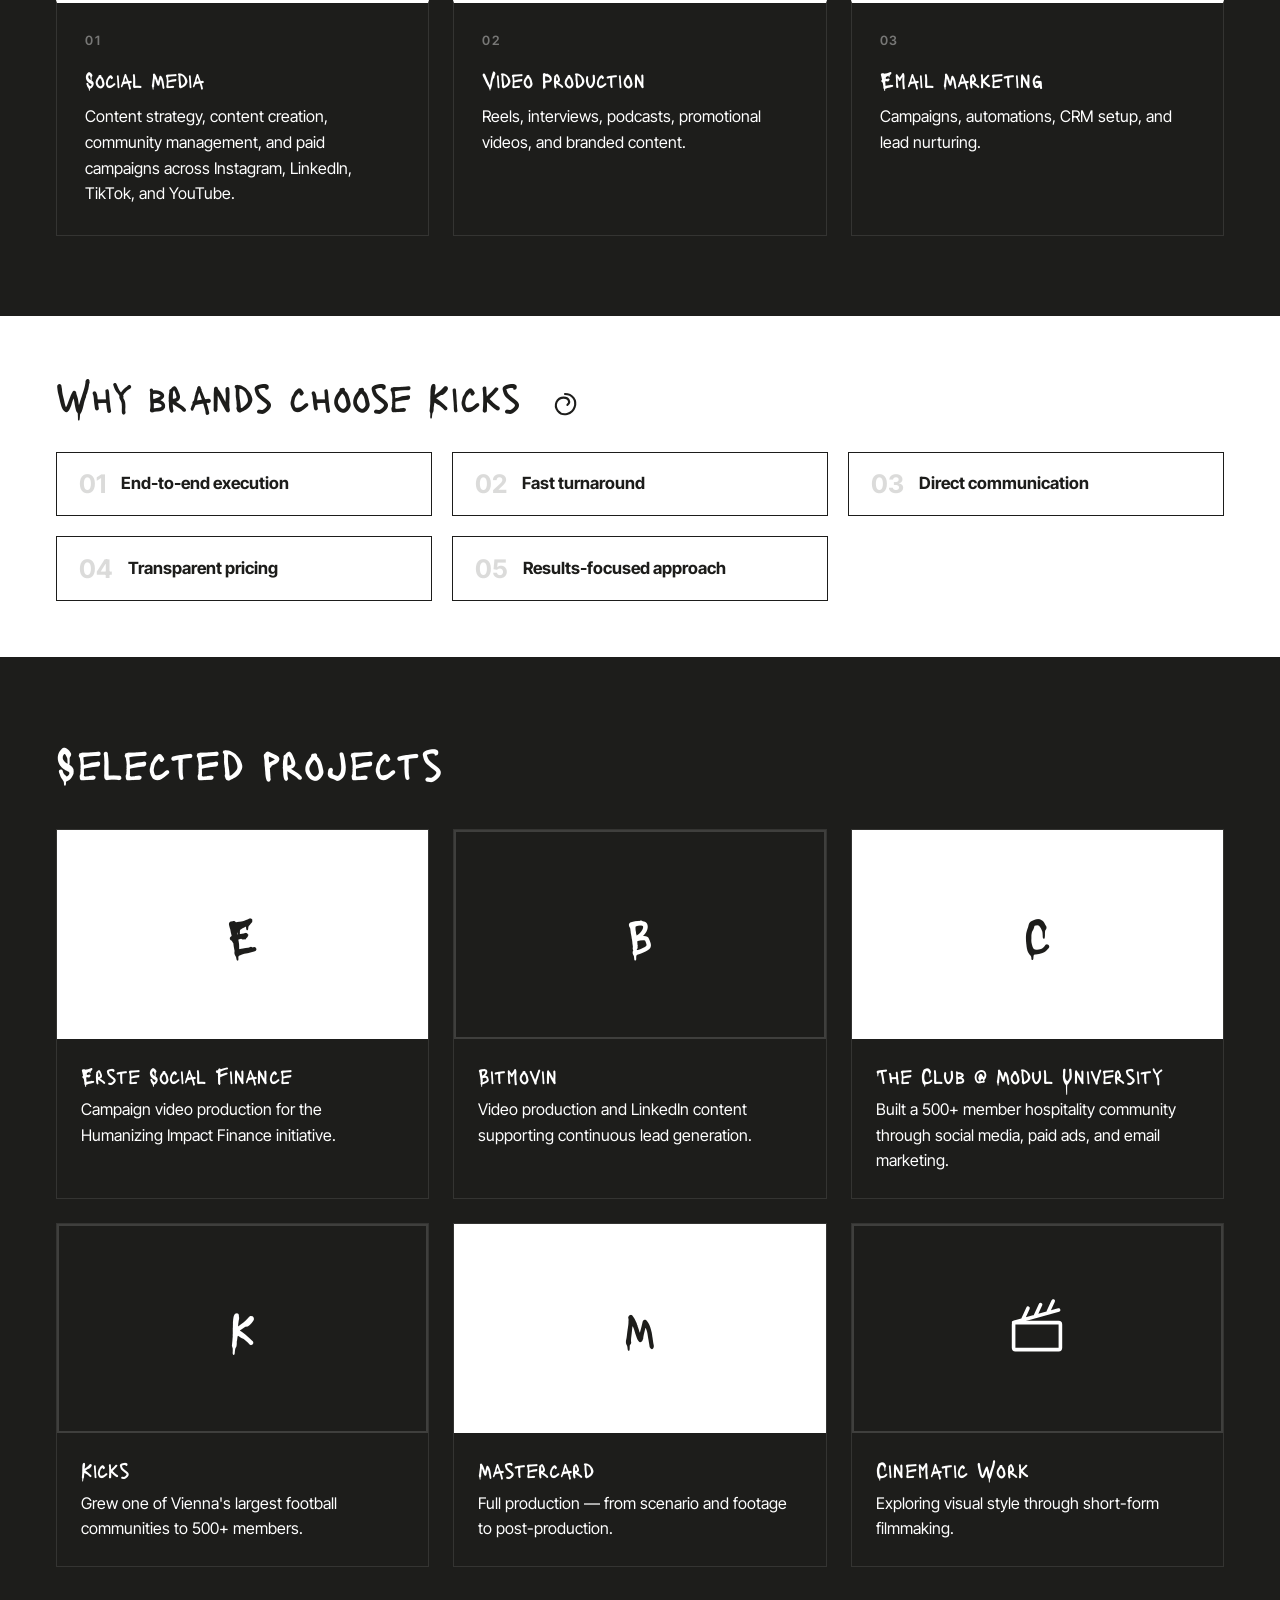
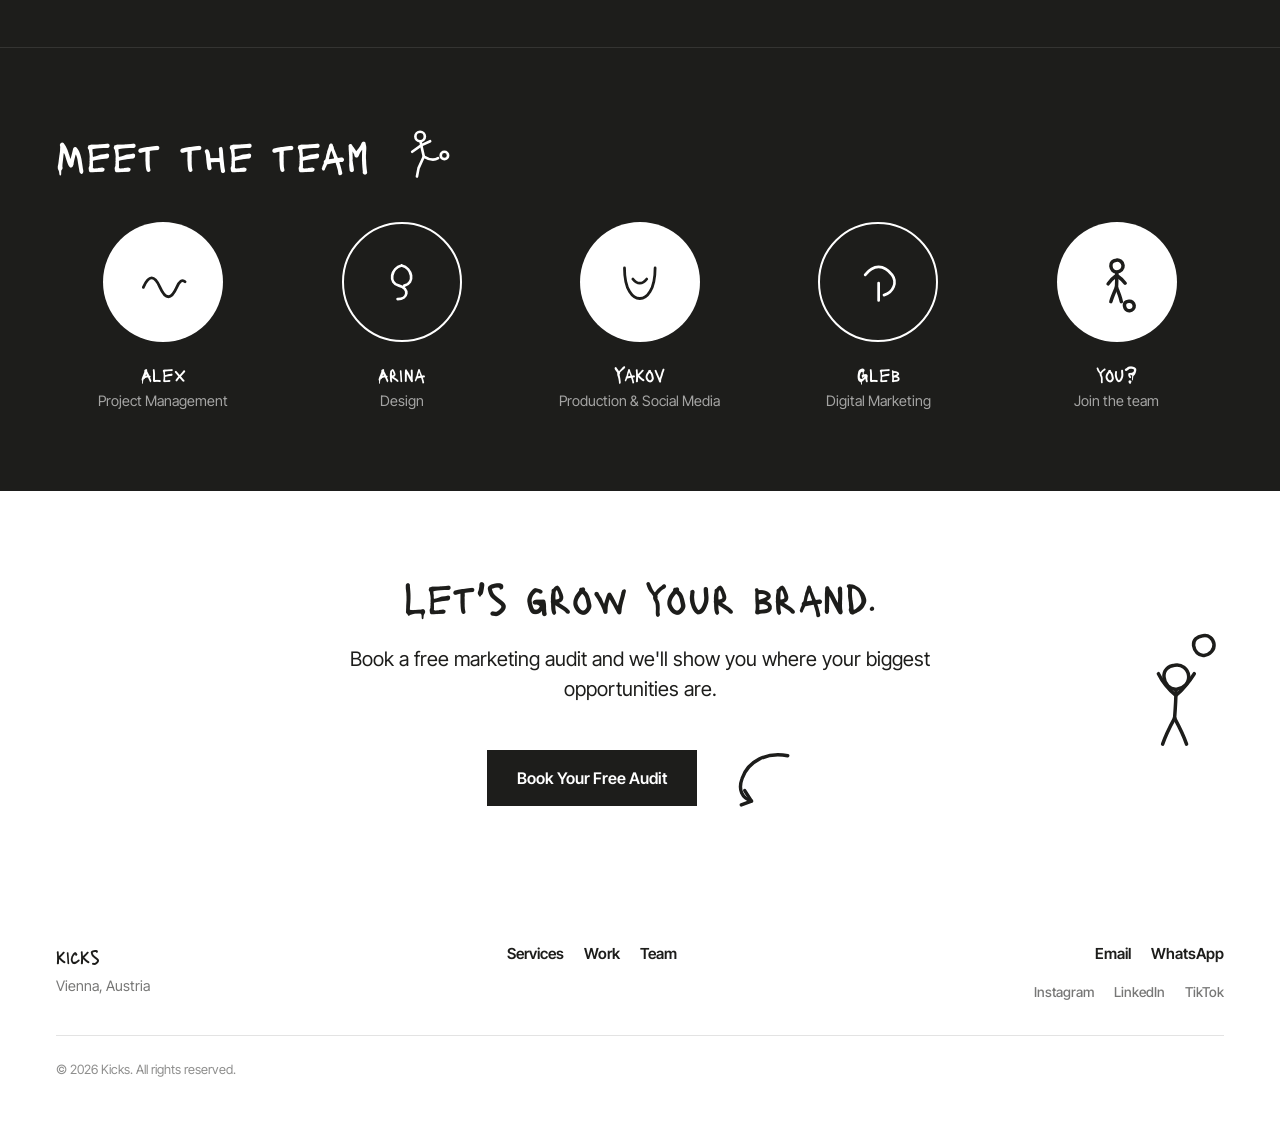
==== commit b11eba28: "Add real client media + YouTube facades; fix team label & CTA mascot overlap Phase A — processed loc" ====
--- a/index.html
+++ b/index.html
@@ -11,7 +11,7 @@
   <link rel="preconnect" href="https://fonts.gstatic.com" crossorigin>
   <link href="https://fonts.googleapis.com/css2?family=Lacquer&family=Inter+Tight:wght@400;500;600;700&display=swap" rel="stylesheet">
 
-  <link rel="stylesheet" href="style.css?v=10">
+  <link rel="stylesheet" href="style.css?v=12">
 
   <!-- Motion system: GSAP + ScrollTrigger + Lenis smooth scroll (all deferred, execute in document order) -->
   <script defer src="https://cdnjs.cloudflare.com/ajax/libs/gsap/3.15.0/gsap.min.js"></script>
@@ -360,7 +360,7 @@
             </svg>
           </div>
           <h3 class="team-name">you?</h3>
-          <p class="team-role">Join the club</p>
+          <p class="team-role">Join the team</p>
         </div>
       </div>
     </div>
@@ -379,18 +379,18 @@
           <path d="M40 58 L48 48 M40 58 L50 63" stroke="currentColor" stroke-width="3.5" fill="none" stroke-linecap="round" stroke-linejoin="round"/>
         </svg>
       </span>
-      <!-- MASCOT v1 (generated) — to be replaced with hand-drawn SVG from designer, keep same viewBox/class structure -->
-      <!-- Pose: celebration, both arms up, ball in the air. Self-draws when the CTA enters the viewport. -->
-      <svg class="mascot mascot-cta" viewBox="0 0 200 200" aria-hidden="true" xmlns="http://www.w3.org/2000/svg">
-        <path d="M96 62 C106 60 115 67 116 77 C117 87 109 95 99 96 C89 97 82 89 81 79 C80 69 87 63 96 62 Z"/>
-        <path d="M98 97 C98 111 97 124 96 137"/>
-        <path d="M97 104 C87 96 79 86 73 74"/>
-        <path d="M99 104 C109 95 117 85 124 74"/>
-        <path d="M96 137 C89 150 83 162 79 174"/>
-        <path d="M96 137 C103 150 109 162 113 174"/>
-        <path d="M136 20 C144 18 151 24 152 32 C153 40 146 47 138 48 C130 49 124 42 123 34 C122 26 128 21 136 20 Z"/>
-      </svg>
-    </div>
+    </div>
+    <!-- MASCOT v1 (generated) — to be replaced with hand-drawn SVG from designer, keep same viewBox/class structure -->
+    <!-- Pose: celebration, both arms up, ball in the air. Sits in the right-side whitespace of the section, behind text (z-index), hidden < 768px. Self-draws when the CTA enters the viewport. -->
+    <svg class="mascot mascot-cta" viewBox="0 0 200 200" aria-hidden="true" xmlns="http://www.w3.org/2000/svg">
+      <path d="M96 62 C106 60 115 67 116 77 C117 87 109 95 99 96 C89 97 82 89 81 79 C80 69 87 63 96 62 Z"/>
+      <path d="M98 97 C98 111 97 124 96 137"/>
+      <path d="M97 104 C87 96 79 86 73 74"/>
+      <path d="M99 104 C109 95 117 85 124 74"/>
+      <path d="M96 137 C89 150 83 162 79 174"/>
+      <path d="M96 137 C103 150 109 162 113 174"/>
+      <path d="M136 20 C144 18 151 24 152 32 C153 40 146 47 138 48 C130 49 124 42 123 34 C122 26 128 21 136 20 Z"/>
+    </svg>
   </section>
 
   <!-- FOOTER: contact info, social links, legal links, copyright -->
@@ -426,6 +426,6 @@
     </div>
   </footer>
 
-  <script src="script.js?v=6" defer></script>
+  <script src="script.js?v=7" defer></script>
 </body>
 </html>
--- a/style.css
+++ b/style.css
@@ -1100,6 +1100,8 @@
    CTA
    ========================================================================== */
 .cta {
+  position: relative;
+  overflow: hidden;
   background-color: var(--color-white);
   color: var(--color-ink);
   padding-block: 5rem;
@@ -1320,20 +1322,31 @@
   color: var(--color-white);
 }
 
-/* CTA: celebration beside the button. */
+/* CTA: celebration in the right-side whitespace, vertically centred. Only
+   revealed at >=1024px, where the centred 640px content column leaves a wide
+   empty gutter on each side — so the figure never overlaps the copy or button
+   at any breakpoint. z-index 0 also keeps it behind the text as a safety net.
+   Stays hidden below 1024px (and thus under 768px). */
 .mascot-cta {
   display: none;
   position: absolute;
-  bottom: 3rem;
-  right: calc(50% - 340px);
-  width: 160px;
-  height: 160px;
+  top: 50%;
+  right: 2rem;
+  width: clamp(110px, 11vw, 150px);
+  height: clamp(110px, 11vw, 150px);
+  transform: translateY(-50%);
+  z-index: 0;
 }
 
 @media (min-width: 768px) {
   .mascot-hero,
   .mascot-marquee,
-  .mascot-work,
+  .mascot-work {
+    display: block;
+  }
+}
+
+@media (min-width: 1024px) {
   .mascot-cta {
     display: block;
   }
@@ -1558,3 +1571,143 @@
     grid-template-columns: minmax(0, 720px);
   }
 }
+
+/* ==========================================================================
+   YouTube click-to-load facade + media galleries (work.html)
+   ========================================================================== */
+.pf-grid {
+  display: grid;
+  grid-template-columns: 1fr;
+  gap: 1.5rem;
+}
+
+@media (min-width: 640px) {
+  .pf-grid {
+    grid-template-columns: repeat(2, 1fr);
+  }
+}
+
+.pf-grid--vertical {
+  grid-template-columns: repeat(2, 1fr);
+}
+
+@media (min-width: 768px) {
+  .pf-grid--vertical {
+    grid-template-columns: repeat(4, 1fr);
+  }
+}
+
+.pf-grid--single {
+  grid-template-columns: 1fr;
+  max-width: 340px;
+}
+
+/* Facade tile: real thumbnail + flat play button; iframe only after click */
+.yt-facade {
+  position: relative;
+  display: block;
+  width: 100%;
+  padding: 0;
+  margin: 0;
+  aspect-ratio: 16 / 9;
+  background-color: var(--media-bg);
+  border: 1px solid var(--section-line);
+  overflow: hidden;
+  cursor: pointer;
+}
+
+.yt-facade.yt-vertical {
+  aspect-ratio: 9 / 16;
+}
+
+.yt-thumb {
+  position: absolute;
+  inset: 0;
+  width: 100%;
+  height: 100%;
+  object-fit: cover;
+  display: block;
+  transition: transform 0.35s ease;
+}
+
+.yt-facade iframe {
+  position: absolute;
+  inset: 0;
+  width: 100%;
+  height: 100%;
+  border: 0;
+}
+
+.yt-play {
+  position: absolute;
+  left: 50%;
+  top: 50%;
+  transform: translate(-50%, -50%);
+  width: 64px;
+  height: 64px;
+  border-radius: 50%;
+  background-color: var(--color-white);
+  border: 2px solid var(--color-ink);
+  display: flex;
+  align-items: center;
+  justify-content: center;
+  transition: transform 0.2s ease;
+}
+
+.yt-play::after {
+  content: "";
+  margin-left: 4px;
+  border-style: solid;
+  border-width: 10px 0 10px 16px;
+  border-color: transparent transparent transparent var(--color-ink);
+}
+
+@media (hover: hover) {
+  .yt-facade:hover .yt-thumb {
+    transform: scale(1.03);
+  }
+
+  .yt-facade:hover .yt-play {
+    transform: translate(-50%, -50%) scale(1.08);
+  }
+}
+
+/* Image / native-video gallery — masonry columns preserve each item's aspect */
+.gallery-grid {
+  column-count: 3;
+  column-gap: 1.25rem;
+}
+
+@media (max-width: 1023px) {
+  .gallery-grid {
+    column-count: 2;
+  }
+}
+
+@media (max-width: 479px) {
+  .gallery-grid {
+    column-count: 1;
+  }
+}
+
+.gallery-item {
+  break-inside: avoid;
+  margin-bottom: 1.25rem;
+  border: 1px solid var(--section-line);
+  overflow: hidden;
+  background-color: var(--media-bg);
+  line-height: 0;
+}
+
+.gallery-media {
+  display: block;
+  width: 100%;
+  height: auto;
+  transition: transform 0.35s ease;
+}
+
+@media (hover: hover) {
+  .gallery-item:hover .gallery-media {
+    transform: scale(1.02);
+  }
+}
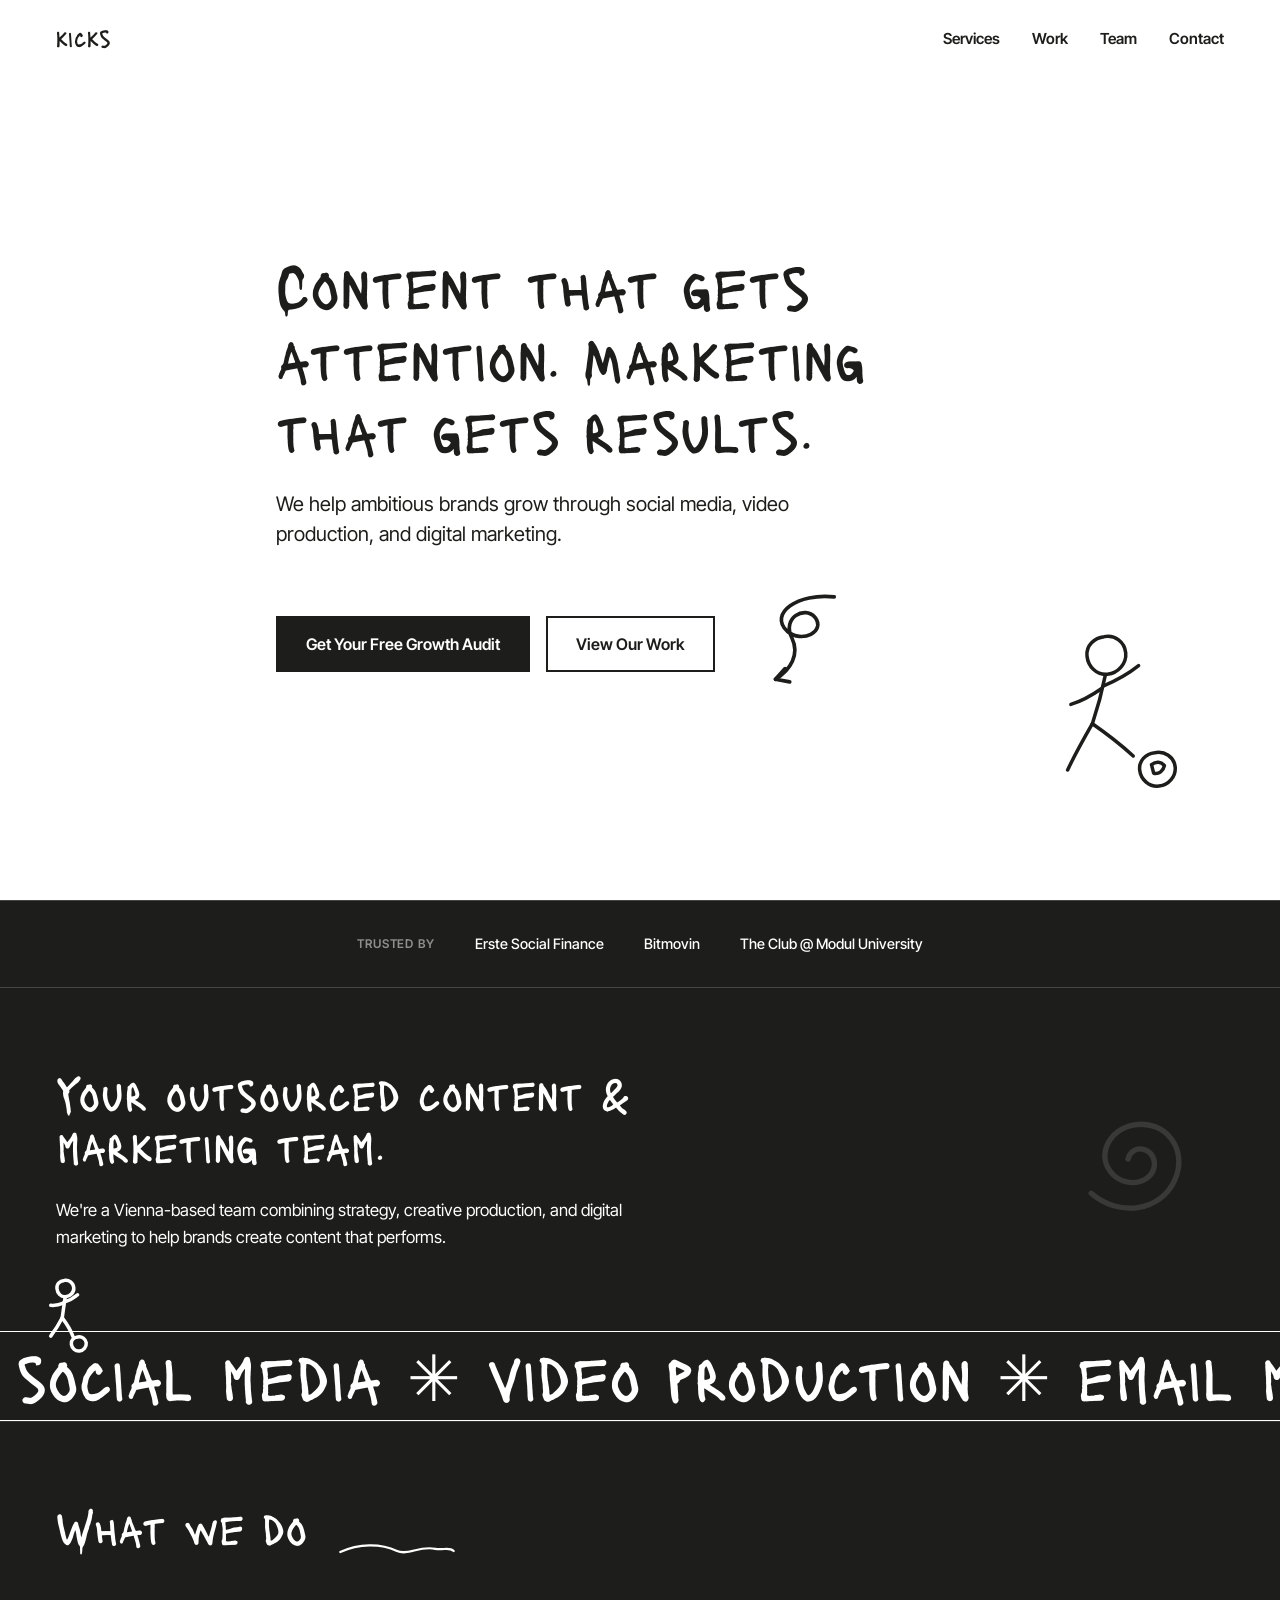
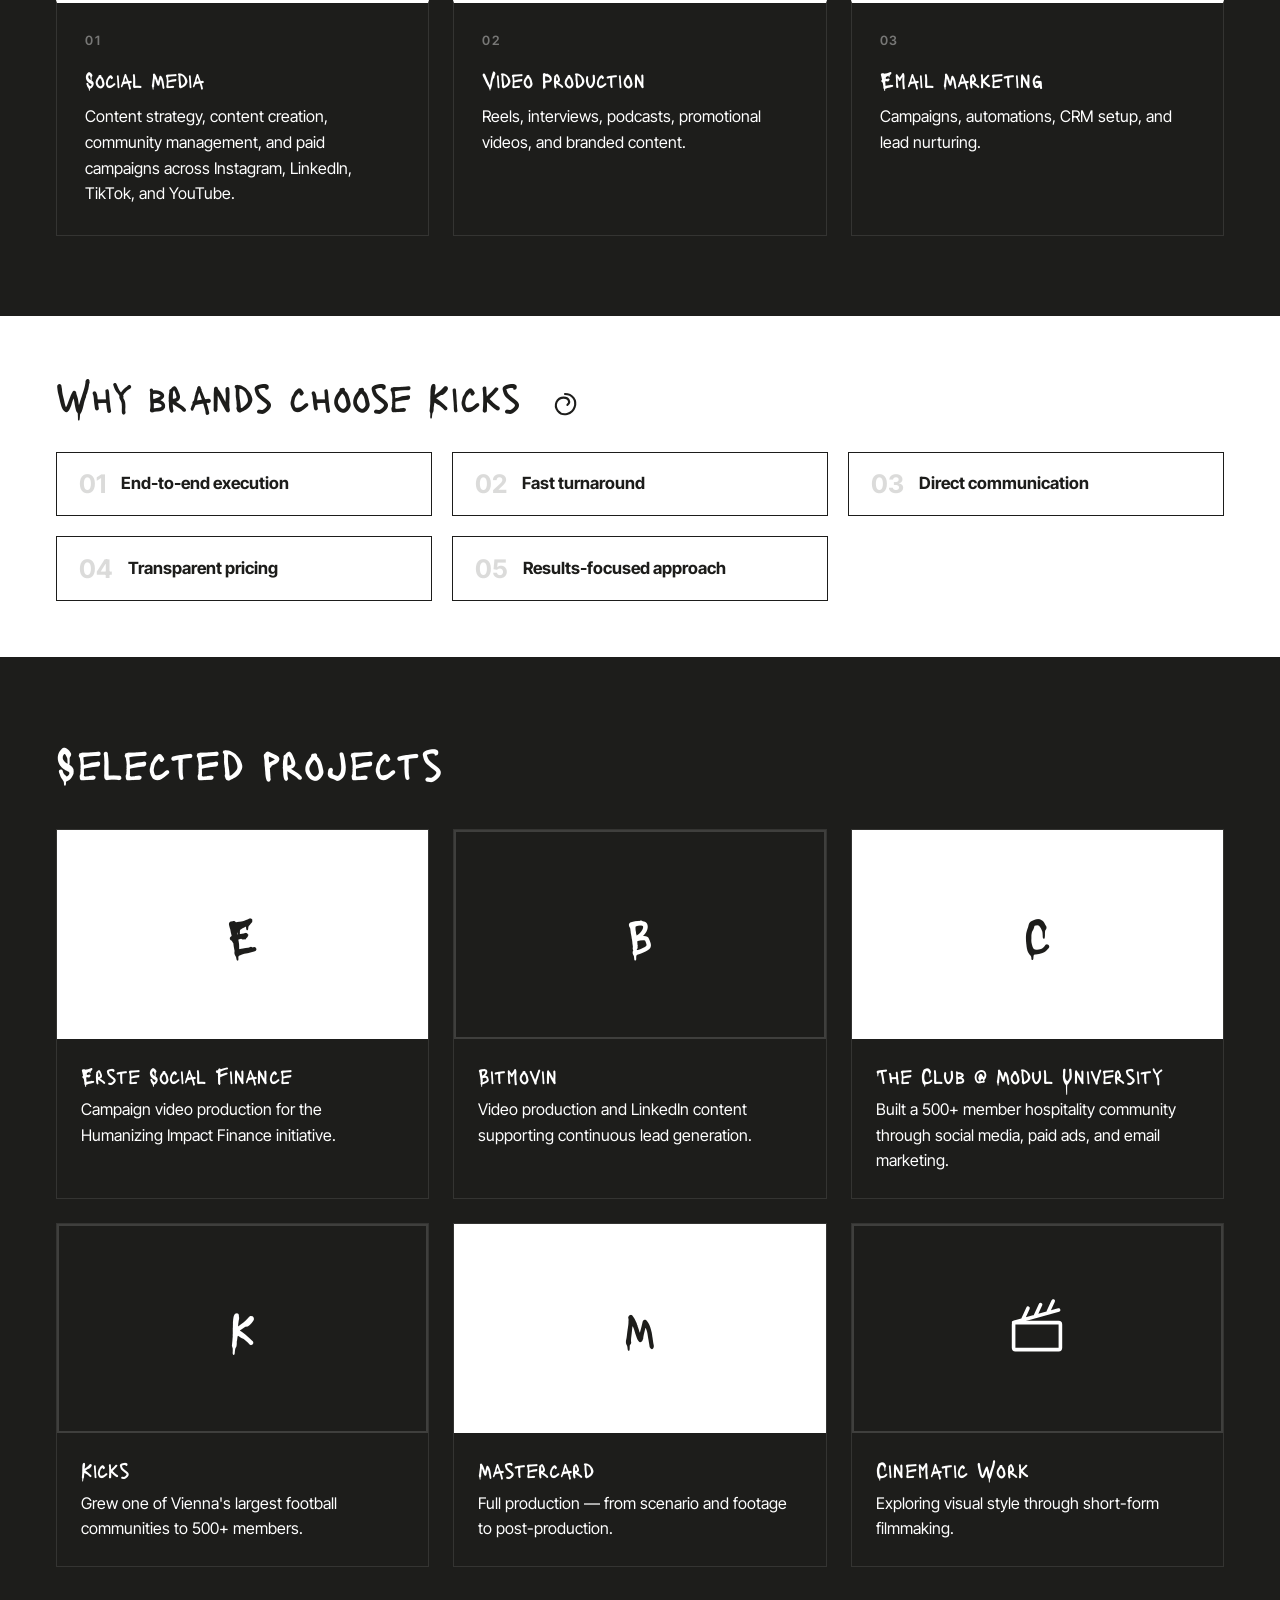
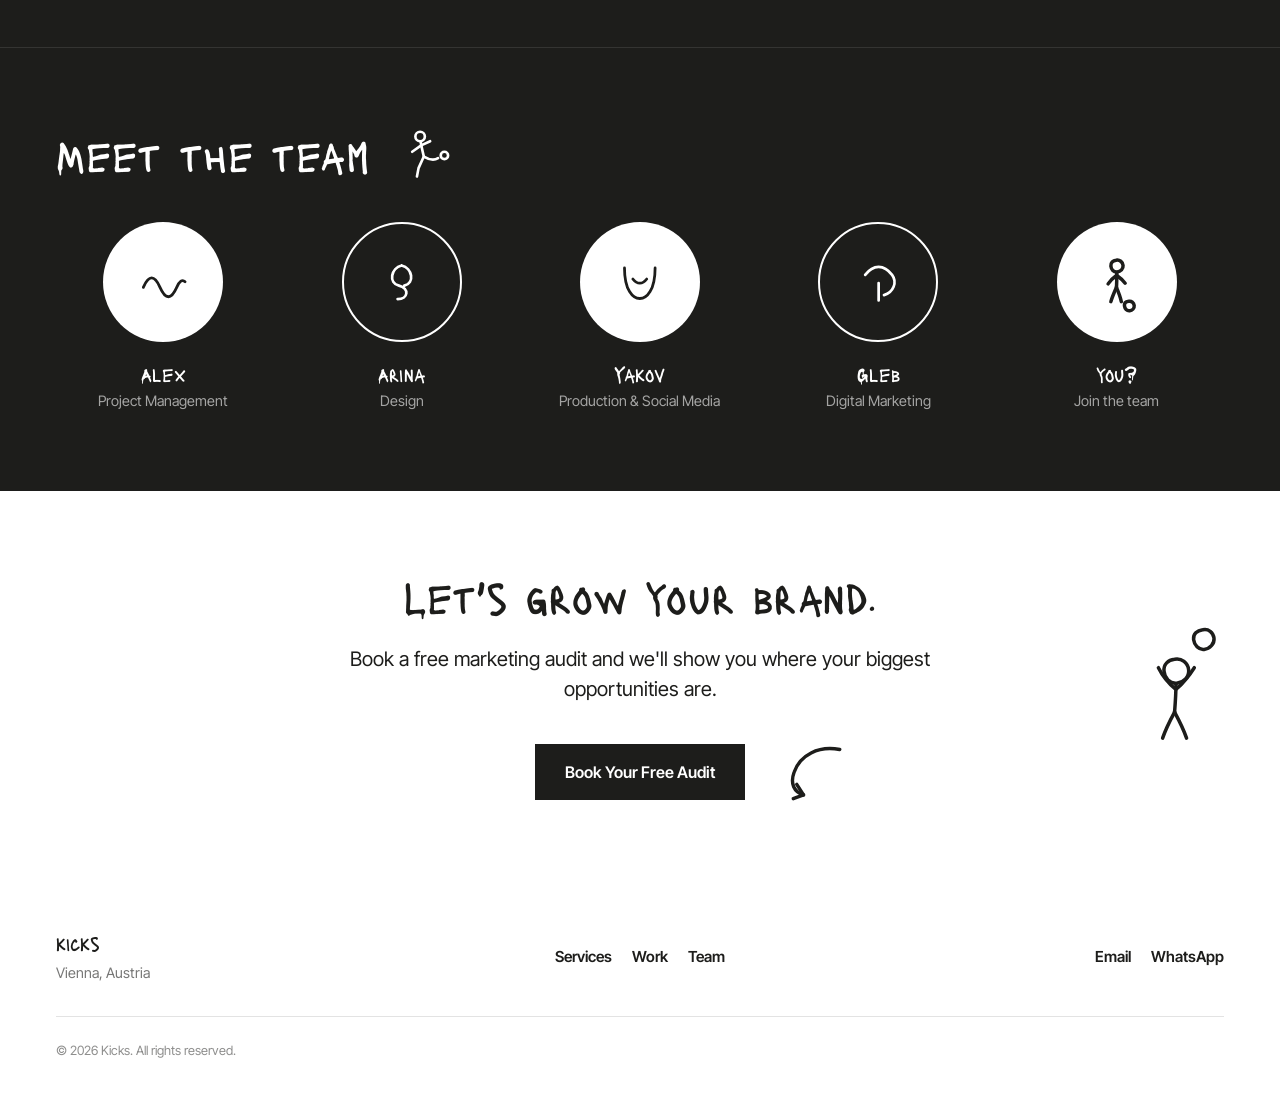
==== commit 04548cd6: "UI fixes: remove footer socials, reorder work (Kicks before Club), 3-poster Club grid, center footer" ====
--- a/index.html
+++ b/index.html
@@ -11,7 +11,7 @@
   <link rel="preconnect" href="https://fonts.gstatic.com" crossorigin>
   <link href="https://fonts.googleapis.com/css2?family=Lacquer&family=Inter+Tight:wght@400;500;600;700&display=swap" rel="stylesheet">
 
-  <link rel="stylesheet" href="style.css?v=12">
+  <link rel="stylesheet" href="style.css?v=14">
 
   <!-- Motion system: GSAP + ScrollTrigger + Lenis smooth scroll (all deferred, execute in document order) -->
   <script defer src="https://cdnjs.cloudflare.com/ajax/libs/gsap/3.15.0/gsap.min.js"></script>
@@ -414,18 +414,12 @@
           <li><a href="mailto:hello@kicks-vie.com">Email</a></li>
           <li><a href="https://wa.me/4367762319053" target="_blank" rel="noopener">WhatsApp</a></li>
         </ul>
-        <!-- TODO: replace "#" with real Instagram / LinkedIn / TikTok profile URLs for the Kicks agency account -->
-        <ul class="footer-social">
-          <li><a href="#" target="_blank" rel="noopener">Instagram</a></li>
-          <li><a href="#" target="_blank" rel="noopener">LinkedIn</a></li>
-          <li><a href="#" target="_blank" rel="noopener">TikTok</a></li>
-        </ul>
       </div>
 
       <p class="footer-copyright">© 2026 Kicks. All rights reserved.</p>
     </div>
   </footer>
 
-  <script src="script.js?v=7" defer></script>
+  <script src="script.js?v=8" defer></script>
 </body>
 </html>
--- a/style.css
+++ b/style.css
@@ -118,9 +118,17 @@
 
 @media (min-width: 768px) {
   .accent-hero-arrow,
-  .accent-about-swirl,
+  .accent-about-swirl {
+    display: block;
+  }
+
+  /* Positioned as an offset accent so it never shifts the button off-center */
   .accent-cta-doodle {
     display: block;
+    position: absolute;
+    left: calc(100% + 0.75rem);
+    top: 50%;
+    transform: translateY(-50%) scaleX(-1) rotate(-6deg);
   }
 }
 
@@ -1127,9 +1135,8 @@
 }
 
 .cta-btn-wrap {
-  display: inline-flex;
-  align-items: center;
-  gap: 0.5rem;
+  position: relative;
+  display: inline-block;
 }
 
 @media (min-width: 768px) {
@@ -1173,8 +1180,7 @@
 }
 
 .footer-nav ul,
-.footer-links,
-.footer-social {
+.footer-links {
   display: flex;
   flex-wrap: wrap;
   justify-content: center;
@@ -1194,14 +1200,6 @@
   font-weight: 600;
   font-size: 0.95rem;
   color: var(--color-ink);
-}
-
-.footer-social a {
-  font-family: var(--font-body);
-  font-weight: 500;
-  font-size: 0.85rem;
-  color: rgba(29, 29, 27, 0.6);
-  transition: color 0.18s ease;
 }
 
 .footer-nav a,
@@ -1226,10 +1224,6 @@
   width: 100%;
 }
 
-.footer-social a:hover {
-  color: var(--color-ink);
-}
-
 .footer-copyright {
   font-family: var(--font-body);
   font-size: 0.8rem;
@@ -1237,31 +1231,36 @@
 }
 
 @media (min-width: 768px) {
+  /* Three equal side columns keep the nav centered on the page's axis,
+     regardless of the differing brand / contact widths on either side. */
   .site-footer-inner {
-    flex-direction: row;
-    flex-wrap: wrap;
-    align-items: flex-start;
-    justify-content: space-between;
+    display: grid;
+    grid-template-columns: 1fr auto 1fr;
+    align-items: center;
+    column-gap: 2rem;
+    row-gap: 2rem;
     text-align: left;
-    row-gap: 2rem;
   }
 
   .footer-brand {
+    grid-column: 1;
+    justify-self: start;
     text-align: left;
   }
 
-  .footer-nav ul,
-  .footer-links,
-  .footer-social {
-    justify-content: flex-start;
+  .footer-nav {
+    grid-column: 2;
+    justify-self: center;
   }
 
   .footer-contact {
+    grid-column: 3;
+    justify-self: end;
     align-items: flex-end;
   }
 
   .footer-copyright {
-    order: 4;
+    grid-column: 1 / -1;
     width: 100%;
     padding-top: 1.5rem;
     border-top: 1px solid rgba(29, 29, 27, 0.12);
@@ -1690,6 +1689,25 @@
   }
 }
 
+/* Fixed trio: exactly 3 posters, even 3-across on desktop, stacked on mobile
+   (overrides the masonry columns so there's no uneven gap). */
+.gallery-grid--trio {
+  column-count: auto;
+  display: grid;
+  grid-template-columns: 1fr;
+  gap: 1.25rem;
+}
+
+.gallery-grid--trio .gallery-item {
+  margin-bottom: 0;
+}
+
+@media (min-width: 768px) {
+  .gallery-grid--trio {
+    grid-template-columns: repeat(3, 1fr);
+  }
+}
+
 .gallery-item {
   break-inside: avoid;
   margin-bottom: 1.25rem;
@@ -1711,3 +1729,72 @@
     transform: scale(1.02);
   }
 }
+
+/* Only still images open in the lightbox — native <video> items keep their
+   own controls, so the pointer cue is scoped to img.gallery-media. */
+img.gallery-media {
+  cursor: pointer;
+}
+
+/* Lightbox: one shared overlay (injected once by script.js) that swaps in the
+   clicked gallery image. Flat, black-and-white, no shadows — sits above the
+   sticky header and everything else. */
+.lightbox {
+  position: fixed;
+  inset: 0;
+  z-index: 1000;
+  display: flex;
+  align-items: center;
+  justify-content: center;
+  padding: 1.5rem;
+  /* --color-ink at 90% opacity */
+  background-color: rgba(29, 29, 27, 0.9);
+  opacity: 0;
+  visibility: hidden;
+  transition: opacity 0.18s ease, visibility 0s linear 0.18s;
+}
+
+.lightbox.is-open {
+  opacity: 1;
+  visibility: visible;
+  transition: opacity 0.18s ease, visibility 0s linear 0s;
+}
+
+.lightbox-img {
+  display: block;
+  max-width: 90vw;
+  max-height: 90vh;
+  width: auto;
+  height: auto;
+  object-fit: contain;
+}
+
+.lightbox-close {
+  position: fixed;
+  top: 0.75rem;
+  right: 0.75rem;
+  width: 44px;
+  height: 44px;
+  display: flex;
+  align-items: center;
+  justify-content: center;
+  padding: 0;
+  border: none;
+  background: transparent;
+  color: var(--color-white);
+  font-size: 2rem;
+  line-height: 1;
+  cursor: pointer;
+}
+
+/* Lock background scroll while the lightbox is open. */
+body.lightbox-open {
+  overflow: hidden;
+}
+
+@media (prefers-reduced-motion: reduce) {
+  .lightbox,
+  .lightbox.is-open {
+    transition: none;
+  }
+}
